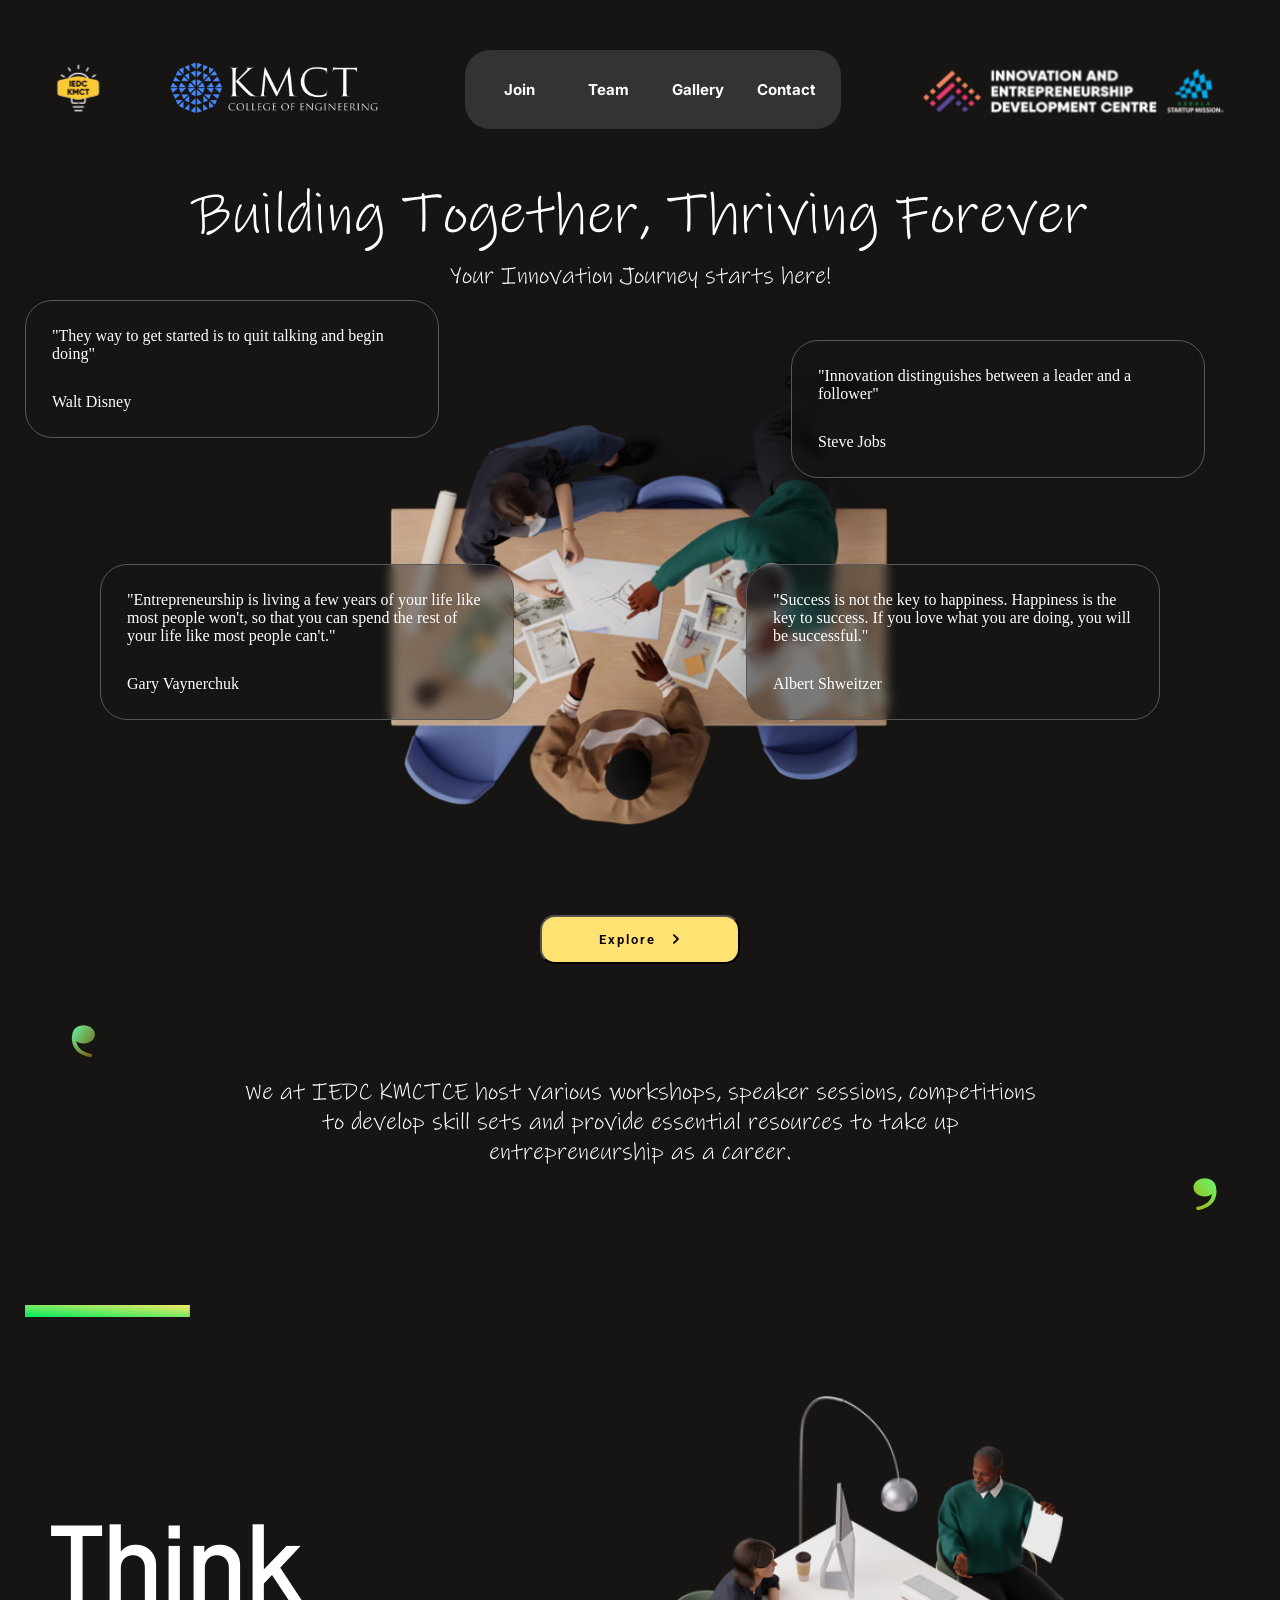
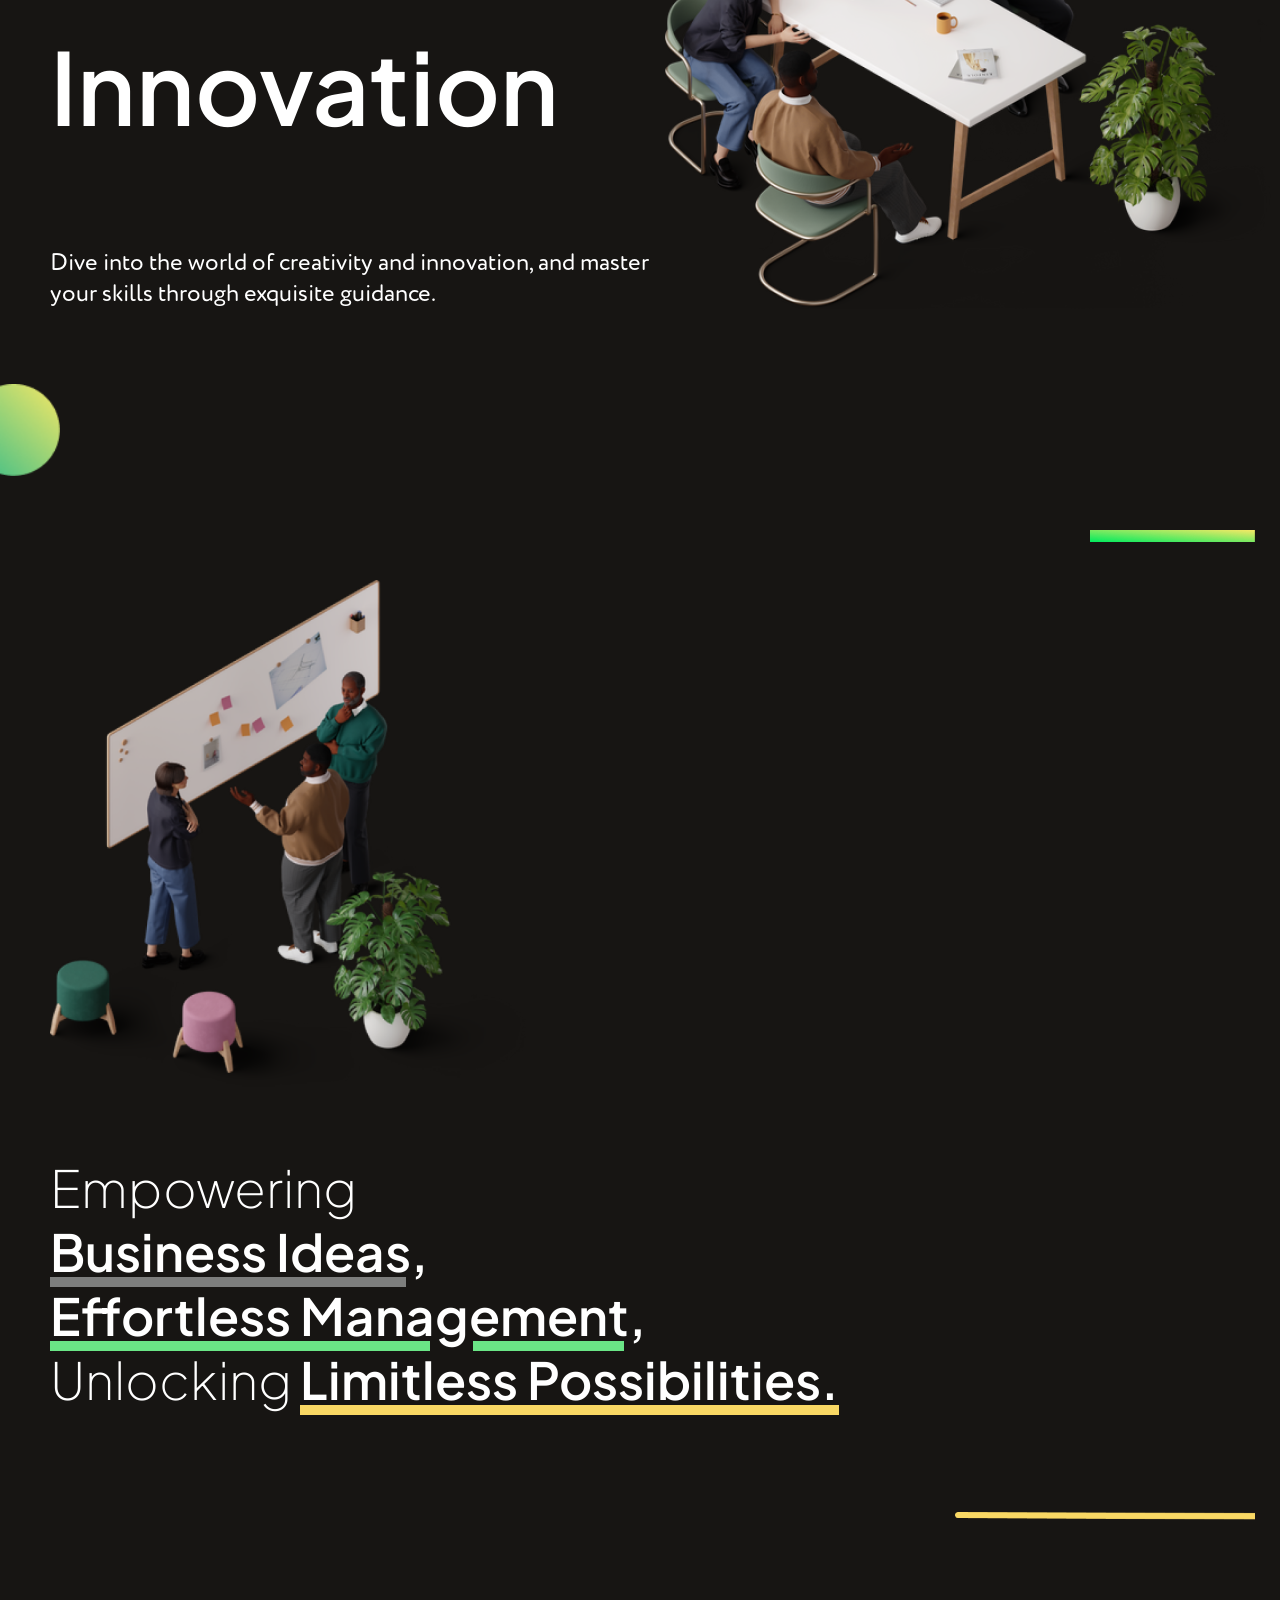
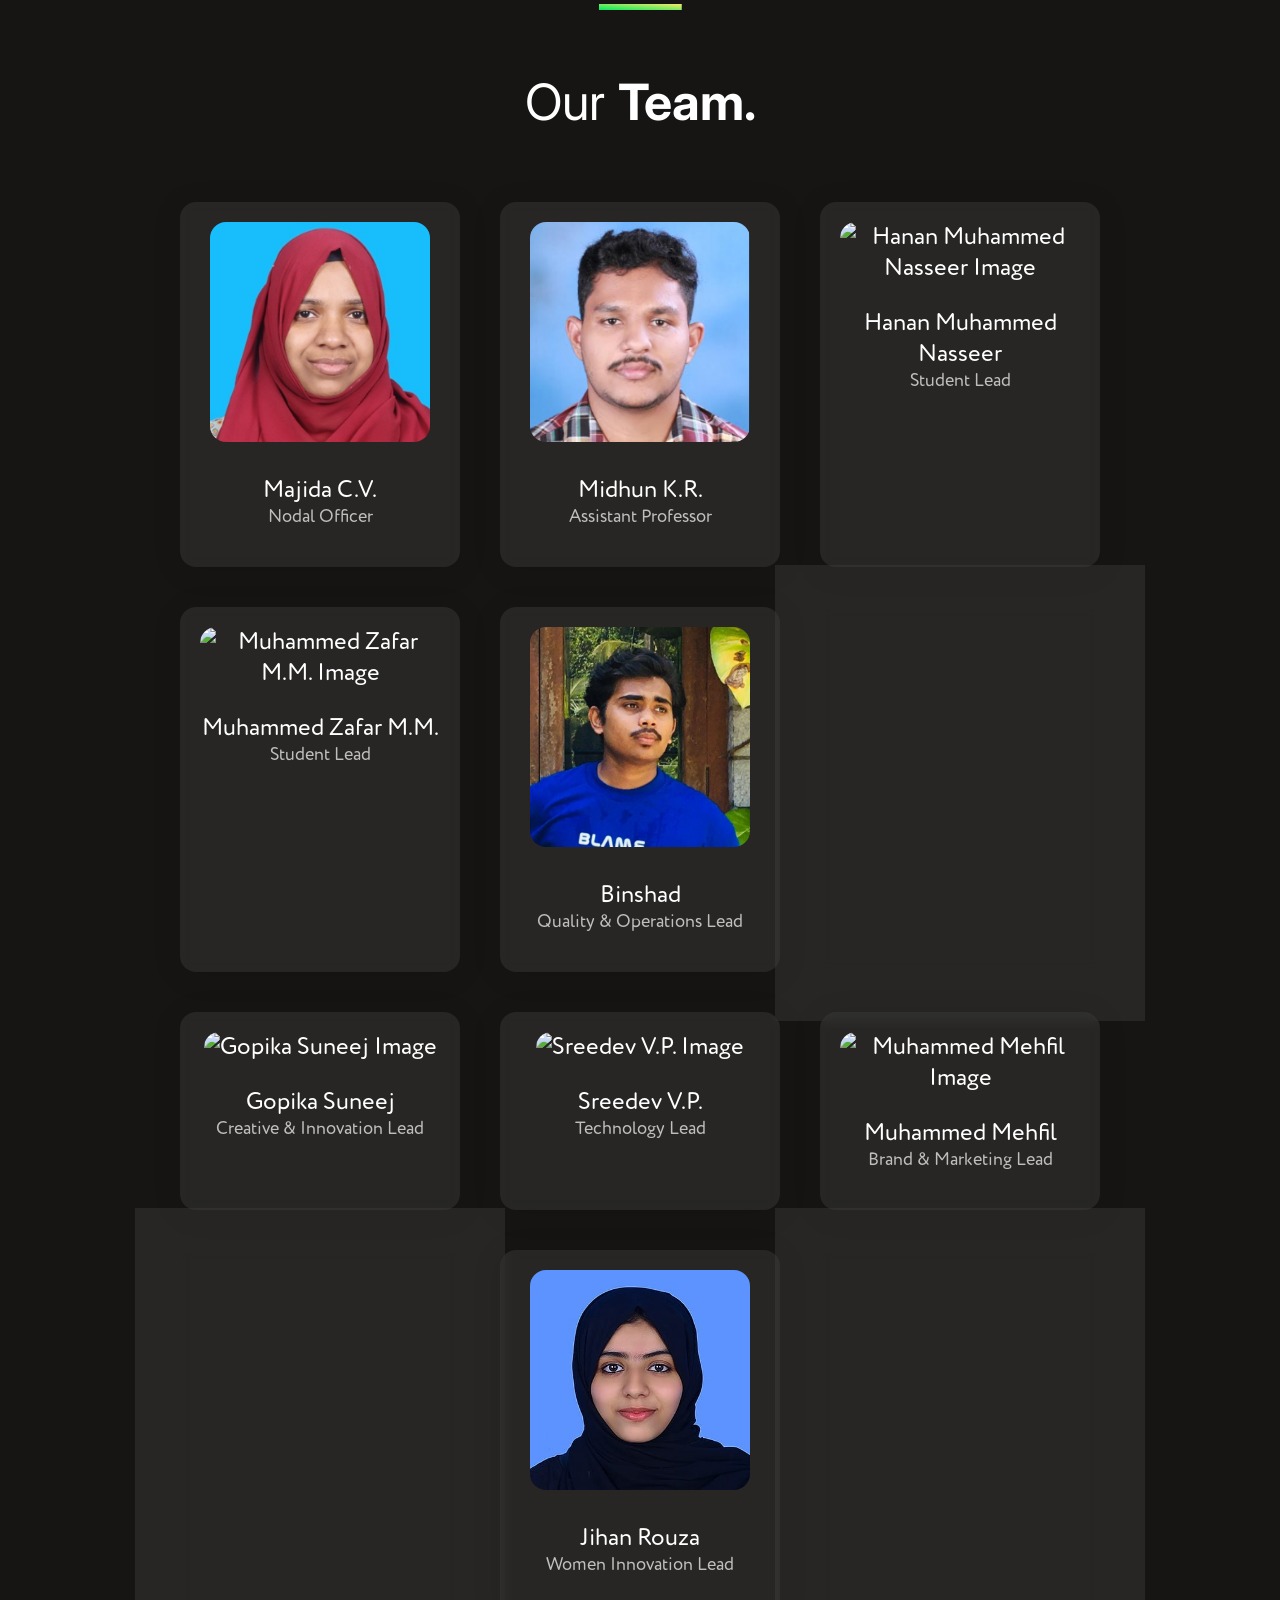
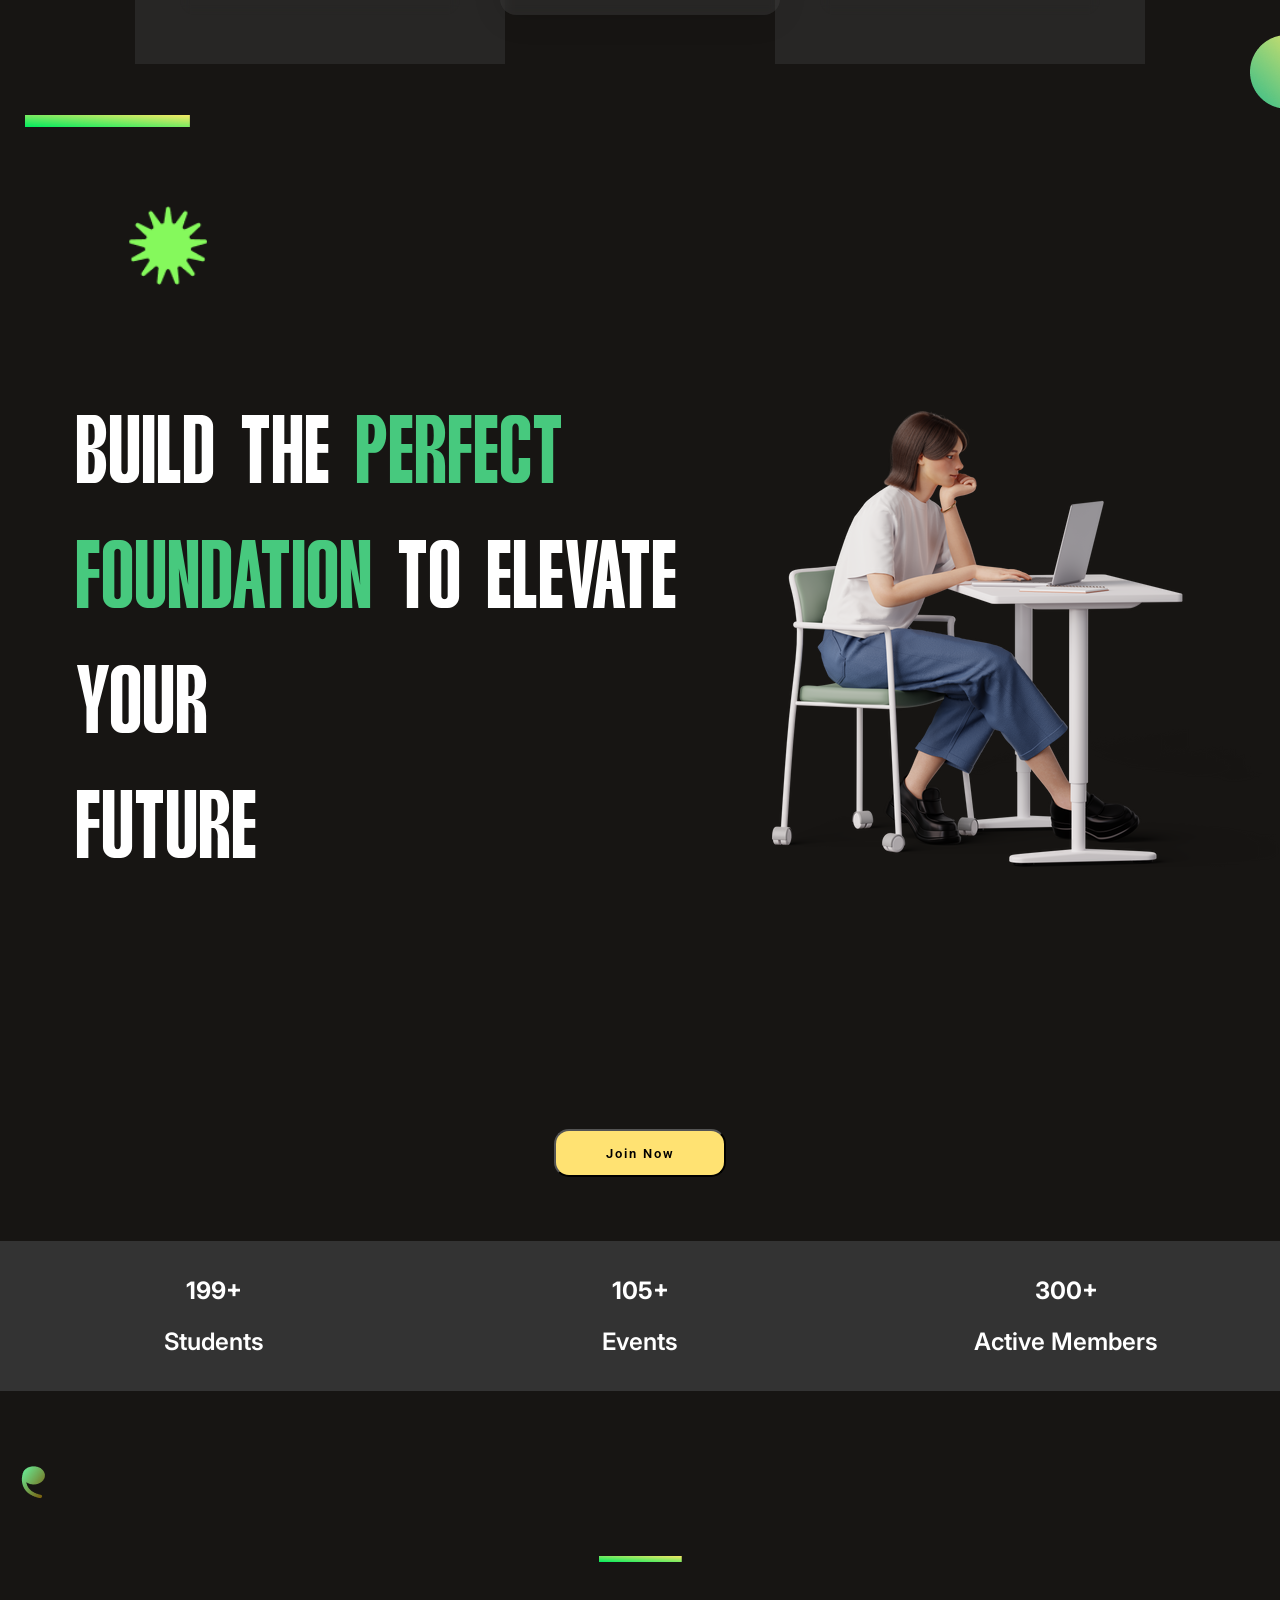
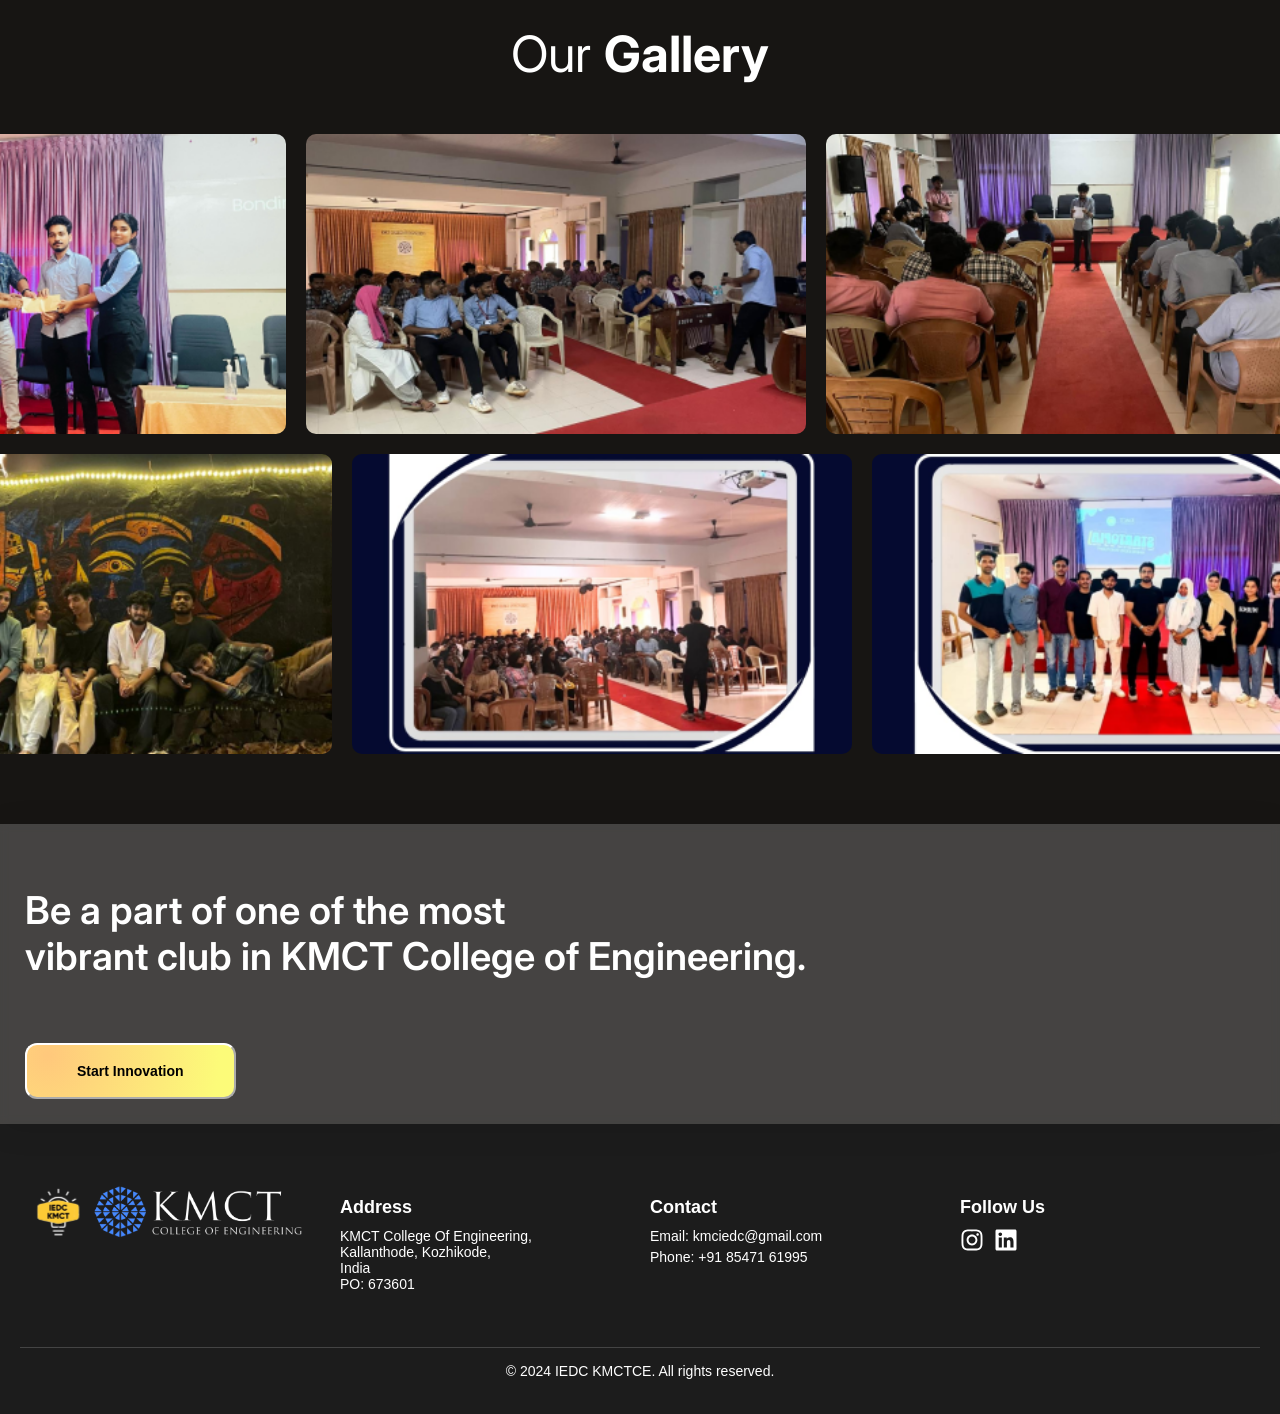
==== index.html @ c445e123 "[FEAT] header scroll, link to g-form, minor tweaks" ====
<!DOCTYPE html>
<html lang="en">
	<head>
		<meta charset="UTF-8" />
		<meta name="viewport" content="width=device-width, initial-scale=1.0" />
		<title>Document</title>
		<link rel="stylesheet" href="./styles.css" />
		<link rel="preconnect" href="https://fonts.googleapis.com" />
		<link rel="preconnect" href="https://fonts.gstatic.com" crossorigin />
		<link rel="preconnect" href="https://fonts.googleapis.com" />
		<link rel="preconnect" href="https://fonts.gstatic.com" crossorigin />
		<link
			href="https://fonts.googleapis.com/css2?family=Inter:ital,opsz,wght@0,14..32,100..900;1,14..32,100..900&family=Plus+Jakarta+Sans:ital,wght@0,200..800;1,200..800&family=Poppins:ital,wght@0,100;0,200;0,300;0,400;0,500;0,600;0,700;0,800;0,900;1,100;1,200;1,300;1,400;1,500;1,600;1,700;1,800;1,900&family=Roboto:ital,wght@0,100;0,300;0,400;0,500;0,700;0,900;1,100;1,300;1,400;1,500;1,700;1,900&display=swap"
			rel="stylesheet"
		/>
	</head>
	<body>
		<header style="display: flex">
			<img
				src="assets/images/logo/iedc.svg"
				style="aspect-ratio: 1"
				class="logo"
			/>
			<img
				src="assets/images/logo/kmctce.webp"
				style="aspect-ratio: 136 / 34"
				class="logo"
			/>
			<div id="menubar" style="flex: 1">
				<ul class="navigation">
					<li class="iedclogo">
						<img
							src="assets/images/logo/iedc.svg"
							style="aspect-ratio: 1"
						/>
					</li>
					<li><a href="#join-section">Join</a></li>
					<li><a href="#team-section">Team</a></li>
					<li><a href="#gallery-section">Gallery</a></li>
					<li><a href="#footer-container">Contact</a></li>
				</ul>
			</div>
			<img
				src="assets/images/logo/iedcrecw.svg"
				style="aspect-ratio: 247 / 44"
				class="logo"
			/>
		</header>
		<section>
			<div id="main-box">
				<div>
					<div id="main-head" style="text-align: center">
						Building Together, Thriving Forever
					</div>
					<div
						class="main-caption"
						style="text-align: center; padding-top: 10px"
					>
						Your Innovation Journey starts here!
					</div>
				</div>
			</div>
			<div id="message-boxes">
				<div class="message-box" style="left: 25px; top: 300px">
					<div>
						"They way to get started is to quit talking and begin
						doing"
					</div>
					<div style="margin-top: 30px">Walt Disney</div>
				</div>
				<div class="message-box" style="right: 75px; top: 340px">
					<div>
						"Innovation distinguishes between a leader and a
						follower"
					</div>
					<div style="margin-top: 30px">Steve Jobs</div>
				</div>
				<div class="message-box" style="bottom: 180px; left: 100px">
					<div>
						"Entrepreneurship is living a few years of your life
						like most people won't, so that you can spend the rest
						of your life like most people can't."
					</div>
					<div style="margin-top: 30px">Gary Vaynerchuk</div>
				</div>
				<div class="message-box" style="bottom: 180px; right: 120px">
					<div>
						"Success is not the key to happiness. Happiness is the
						key to success. If you love what you are doing, you will
						be successful."
					</div>
					<div style="margin-top: 30px">Albert Shweitzer</div>
				</div>
			</div>
			<div
				style="display: flex; justify-content: center; overflow: hidden"
			>
				<img
					src="assets/images/illustrations/top view of colleagues discussing work project.png"
					alt="illustration-IEDC"
					id="main-illustration"
					class="illustration"
				/>
			</div>

			<div
				style="display: flex; justify-content: center"
				class="no-select"
			>
				<a href="#explore-section" style="text-decoration: none">
					<button class="explore-btn">
						Explore
						<img
							src="assets/images/icons/next.svg"
							style="
								padding-left: 10px;
								aspect-ratio: 1;
								height: 10px;
							"
						/>
					</button>
				</a>
			</div>

			<div style="justify-content: center; display: flex">
				<div class="main-caption" style="padding: 50px; flex: 1">
					<div>
						<img
							src="assets/images/fillers/apostrophe/left.png"
							alt="left-apostrophe"
						/>
					</div>
					<div>
						<p
							style="
								font-family: 'Inkfree';
								text-align: center;
								max-width: 800px;
								margin: auto;
							"
						>
							We at IEDC KMCTCE host various workshops, speaker
							sessions, competitions to develop skill sets and
							provide essential resources to take up
							entrepreneurship as a career.
						</p>
					</div>
					<div style="width: 100%">
						<img
							src="assets/images/fillers/apostrophe/right.png"
							alt="right-apostrophe"
							style="margin-left: 95%"
						/>
					</div>
				</div>
			</div>
		</section>

		<img src="assets/images/fillers/line.png" style="margin: 25px" />
		<section id="explore-section">
			<div
				style="display: flex; margin: 50px 0 50px 50px; flex-wrap: wrap"
			>
				<div style="flex: 1">
					<p id="second-head">Think <br />Innovation</p>
					<p id="second-caption">
						Dive into the world of creativity and innovation, and
						master your skills through exquisite guidance.
					</p>
				</div>
				<div style="overflow: hidden">
					<img
						src="assets/images/illustrations/isometric view of colleagues having meeting.png"
						alt="illustration-idea"
						class="illustration"
					/>
				</div>
			</div>
			<img
				src="assets/images/fillers/ellipse.png"
				style="width: 10%; max-width: 60px; margin-bottom: 50px"
			/>
		</section>
		<div>
			<img
				src="assets/images/fillers/line.png"
				style="position: absolute; right: 25px"
			/>
		</div>
		<section>
			<!-- <div>
        <img
          src="assets/images/fillers/star.png"
          style="margin: 50px 0 0 60%; width: 10%; max-width: 60px"
        />
      </div> -->
			<div>
				<div
					style="
						margin: 50px 0 50px 50px;
						display: flex;
						flex-wrap: wrap;
					"
				>
					<div>
						<img
							src="assets/images/illustrations/isometric view of colleagues discussing work project.png"
							style="width: 80%; height: auto; max-width: 800px"
						/>
					</div>
					<div>
						<p id="third-head">
							Empowering
							<br />
							<span style="text-decoration-color: #7d7e7d"
								>Business Ideas, </span
							><br />
							<span style="text-decoration-color: #6ae586"
								>Effortless Management, </span
							><br />
							Unlocking
							<span style="text-decoration-color: #f9d864"
								>Limitless Possibilities.</span
							>
						</p>
					</div>
				</div>
			</div>
		</section>
		<div>
			<img
				src="assets/images/fillers/line-yellow.png"
				style="
					width: 50%;
					max-width: 300px;
					position: absolute;
					right: 25px;
				"
			/>
		</div>
		<section id="team-section">
			<div
				style="
					display: flex;
					justify-content: center;
					margin-top: 100px;
				"
			>
				<div id="team-head">
					<img src="assets/images/fillers/line-small.png" />
					<p>Our <b>Team.</b></p>
				</div>
			</div>
			<div id="team-boxes">
				<!-- Imported from JSON  -->
				<!-- 
					Courtesy of scripts.js :
					<div class="team-box">
						<img src="profile-image.jpg" alt="Person - Image" />
						<p class="name">Person - Name</p>
						<p class="position">Person - position</p>
					</div> 
				-->
			</div>
			<img
				src="assets/images/fillers/ellipse-2.png"
				style="position: absolute; right: 0"
			/>
		</section>
		<img
			src="assets/images/fillers/line.png"
			style="margin: 25px; margin-top: 80px"
		/>
		<section id="join-section">
			<img
				src="assets/images/fillers/star.png"
				style="margin: 50px 0 0 10%; width: 10%; max-width: 80px"
			/>
			<div style="display: flex; flex-wrap: wrap; margin-left: 50px">
				<div style="flex: 1">
					<p id="head-fourth">
						Build the
						<span style="color: #47c97e"
							>perfect <br />foundation</span
						>
						to elevate your <br />future
					</p>
				</div>
				<div style="display: flex; align-items: center">
					<img
						src="assets/images/illustrations/young woman working at desk.png"
						alt="office"
						class="illustration"
					/>
				</div>
			</div>
			<div
				style="
					display: flex;
					justify-content: center;
					margin: 50px 0;
					font-size: 30px;
				"
			>
				<a
					href="https://docs.google.com/forms/d/e/1FAIpQLSc8I_pChuBpRAHTW9f90yKNLwmWbAcxctLv5Q6DwRKKW7Z4jg/viewform"
				>
					<button
						class="explore-btn"
						style="width: 171.2px; height: 48px"
					>
						Join Now
					</button>
				</a>
			</div>
		</section>
		<section>
			<div class="statistics-banner">
				<table>
					<thead>
						<tr>
							<th>199+</th>
							<th>105+</th>
							<th>300+</th>
						</tr>
					</thead>
					<tbody>
						<tr>
							<td>Students</td>
							<td>Events</td>
							<td>Active Members</td>
						</tr>
					</tbody>
				</table>
			</div>
		</section>
		<img src="assets/images/fillers/apostrophe/left.png" />
		<section id="gallery-section">
			<div id="gallery-head">
				<img src="assets/images/fillers/line-small.png" />
				<p>Our <b>Gallery</b></p>
			</div>
			<div id="gallery">
				<!-- Imported from JSON -->
				<!-- Courtesy of scripts.js : -->
				<div id="gallery-left-container">
					<div id="gallery-left">
						<!-- 
							<div class="event-box">
								<p>good event name</p>
								<img
									src="assets/images/gallery/<image>.png"
									class="gallery-image"
								/>
							</div>
							.... 
						-->
					</div>
				</div>
				<div id="gallery-right-container">
					<div id="gallery-right">
						<!-- 
							<div class="event-box">
								<p>nice event name</p>
								<img
									src="assets/images/gallery/<image>.png"
									class="gallery-image"
								/>
							</div>
							... 
						-->
					</div>
				</div>
			</div>
		</section>
	</body>
	<section>
		<div class="last-box">
			<p>
				Be a part of one of the most <br />vibrant club in KMCT College
				of Engineering.
			</p>
			<a
				href="https://docs.google.com/forms/d/e/1FAIpQLSc8I_pChuBpRAHTW9f90yKNLwmWbAcxctLv5Q6DwRKKW7Z4jg/viewform"
			>
				<button class="last-box-button">Start Innovation</button>
			</a>
		</div>
	</section>
	<footer>
		<div id="footer-container" class="no-click">
			<div class="footer-section logos">
				<img
					src="assets/images/logo/iedc.svg"
					style="aspect-ratio: 1"
					alt="Logo 1"
					class="footer-logo"
				/>
				<img
					src="assets/images/logo/kmctce.webp"
					style="aspect-ratio: 136 / 34"
					alt="Logo 2"
					class="footer-logo"
				/>
			</div>
			<div class="footer-section address">
				<h4>Address</h4>
				<p>
					KMCT College Of Engineering, <br />
					Kallanthode, Kozhikode, <br />
					India <br />
					PO: 673601 <br />
				</p>
			</div>
			<div class="footer-section contact">
				<h4>Contact</h4>
				<p>Email: kmciedc@gmail.com</p>
				<p>Phone: +91 85471 61995</p>
			</div>
			<div class="footer-section social">
				<h4>Follow Us</h4>
				<div class="social-icons">
					<a href="https://www.instagram.com/iedckmctce/"
						><img
							src="assets/images/icons/instagram-brands-solid.svg"
							alt="Instagram"
					/></a>
					<a href="https://in.linkedin.com/company/iedckmctce"
						><img
							src="assets/images/icons/linkedin-brands-solid.svg"
							alt="LinkedIn"
					/></a>
				</div>
			</div>
		</div>
		<div class="footer-bottom">
			<p>&copy; 2024 IEDC KMCTCE. All rights reserved.</p>
		</div>
	</footer>
	<script src="./scripts.js"></script>
</html>
---- styles.css ----
@font-face {
	font-family: "CirceRounded";
	src: url("assets/fonts/CirceRounded/CirceRounded-Regular.otf");
}

@font-face {
	font-family: "marghote";
	src: url("assets/fonts/marghote/marghote.otf");
}

@font-face {
	font-family: "Inkfree";
	src: url("assets/fonts/Inkfree.ttf");
}

html {
	scroll-behavior: smooth;
}

.no-select {
	user-select: none;
	-webkit-user-select: none; /* Safari */
	-moz-user-select: none; /* Firefox */
	-ms-user-select: none; /* Internet Explorer */
}

@import url("https://fonts.googleapis.com/css2?family=Plus+Jakarta+Sans:ital,wght@0,200..800;1,200..800&family=Roboto&display=swap");

body {
	background-image: url("assets/images/background.png");
	background-repeat: no-repeat;
	background-attachment: fixed;
	background-size: cover;
	background-color: #171513;

	margin: 0;
}

header {
	position: sticky;
	z-index: 100;
	top: 50px;
}

header .logo {
	margin: 10px 30px 10px 30px;
	height: 55px;

	filter: drop-shadow(5 5 0.75rem black);
}

#menubar {
	padding: 20px 10px;
	margin-left: 50px;
	margin-right: 50px;
	overflow: hidden;
	background-color: #333;
	border-radius: 25px;
	font-family: "Inter";
	font-weight: bold;
	font-size: min(15px, 3vw);
}

#menubar ul {
	padding: 0;
	list-style-type: none;
	display: flex;

	justify-content: center;
	align-items: center;
	height: 100%;
	margin: 0;
}

#menubar li {
	flex: 1;
	margin: 10px 0 10px 0;
}

#menubar li a {
	display: block;
	color: white;
	text-align: center;
	text-decoration: none;
}

#main-box {
	display: flex;
	justify-content: center;
	margin: 80px 0 80px 0;
}

@media screen and (min-width: 1199px) {
	#menubar .iedclogo {
		display: none;
	}
	header {
		margin: 20px;
	}
}

@media screen and (max-width: 1200px) {
	header .logo {
		display: none;
	}

	header .iedclogo {
		display: block;
	}

	#menubar {
		padding: 0;
		border-radius: 10px;
		margin-top: 20px;
		padding: 10px;
	}

	header {
		top: 10px;
		height: 85px;
	}

	#main-box {
		margin: 30px 0 30px 0;
	}

	.explore-btn {
		margin-top: 50px;
	}
}

#main-head {
	color: white;
	font-family: "Inkfree", sans-serif;
	font-size: min(58px, 10vw);
}

.main-caption {
	color: white;
	font-family: "Inkfree", Geneva, Verdana, sans-serif;
	font-size: min(24px, 5vw);
}

#main-illustration {
	margin: 0;
	top: 91.53px;
	left: 1517.92px;
	aspect-ratio: 509 / 462;
	max-width: 500px;
}

.message-box {
	background: rgba(24, 24, 24, 0.41);
	border-radius: 16px;
	box-shadow: 0 4px 30px rgba(0, 0, 0, 0.1);
	backdrop-filter: blur(5.1px);
	-webkit-backdrop-filter: blur(5.1px);
	border: 1px solid #585858;

	color: white;
	border-radius: 27px;
	font: "roboto";
	font-weight: 300;

	padding: 26px;
	width: 360px;

	position: absolute;
}

@media screen and (max-width: 1200px) {
	.message-box {
		display: none;
	}
}

.explore-btn {
	padding: 15px;
	border-radius: 15px;

	font-family: "roboto";
	font-weight: 600;
	letter-spacing: 2px;

	background-color: #ffe272;

	width: 200px;
	margin-top: 90px;

	border-color: black;
}

.explore-btn:hover {
	animation: glowing 2.5s infinite linear;
}

@keyframes glowing {
	0% {
		box-shadow: 0 0 0px #ffe272;
	}

	50% {
		box-shadow: 0 0 20px #ffe272;
	}

	100% {
		box-shadow: 0 0 0px #ffe272;
	}
}

@media screen and (max-width: 900px) {
	.message-boxes {
		display: none;
	}
}

#second-head {
	color: white;
	font-size: min(100px, 8vw);
	font-weight: 600;

	font-family: "Plus Jakarta Sans", sans-serif;
}

#second-caption {
	color: white;
	font-family: "CirceRounded", Geneva, Verdana, sans-serif;

	font-size: min(24px, 5vw);
}

section {
	scroll-margin-top: 100px;

	user-select: none;
	-webkit-user-select: none; /* Safari */
	-moz-user-select: none; /* Firefox */
	-ms-user-select: none; /* Internet Explorer */
}

#join-section {
	scroll-margin-top: 0px;
}

#third-head {
	color: white;
	font-size: max(20px, 4vw);
	font-weight: 100;

	font-family: "Plus Jakarta Sans", sans-serif;
}

#third-head span {
	font-weight: 600;
	text-decoration: underline;
	text-decoration-thickness: 20%;
}

#team-head {
	color: white;
	font-size: min(50px, 4vw);
	text-align: center;
	font-family: "Inter";
}

#team-boxes {
	display: flex;
	justify-content: center;
	flex-wrap: wrap;
	padding-left: 150px;
	padding-right: 150px;
}

.team-box {
	color: white;
	background: rgba(65, 64, 64, 0.41);
	box-shadow: 0 4px 30px rgba(0, 0, 0, 0.1);
	backdrop-filter: blur(5.1px);
	-webkit-backdrop-filter: blur(5.1px);

	font-size: 24px;
	font-family: "CirceRounded", sans-serif;

	text-align: center;
	border-radius: 16px;

	width: 240px;

	padding: 20px;
	margin: 20px;
}

.team-box img {
	border-radius: 16px;
	width: 220px;
	object-fit: cover;
	object-position: top;
	aspect-ratio: 1 / 1;
}

.team-box .position {
	opacity: 0.7;
	margin-top: 0px;
	font-size: 18px;
}

.team-box .name {
	font-weight: 300;
	margin-bottom: 0px;
}

@media screen and (max-width: 1200px) {
	#team-boxes {
		padding-left: 0px;
		padding-right: 0px;
	}
	.team-box {
		padding: 0px;
		width: 120px;
		margin: 10px;
	}
	.team-box img {
		width: 110px;
	}
	.team-box .name {
		font-size: 18px;
	}
	.team-box .position {
		font-size: 14px;
		align-self: baseline;
	}
}

#head-fourth {
	color: white;
	font-size: min(100px, 8vw);
	font-family: "marghote";
	margin-left: 25px;
}

.illustration {
	width: 100%;
	height: auto;
	max-width: 800px;
}

.statistics-banner {
	color: white;
	display: flex;
	background-color: #333;
	font-family: "Inter";
	font-weight: 600;
	font-size: min(24px, 4vw);

	margin: 5% 0;
	height: 150px;
	align-items: center;
}

.statistics-banner table {
	width: 100%;
	table-layout: fixed;
	text-align: center;
}

.statistics-banner th,
.statistics-banner td {
	padding: 10px;
}

#gallery {
	overflow: hidden;
}

#gallery-left-container,
#gallery-right-container {
	position: relative;
	display: flex;
	overflow: scroll;
	margin-bottom: 20px;
	height: 300px;
	/* width set by js */
	/* Hide scrollbar */
	scrollbar-width: none; /* Firefox */
	-ms-overflow-style: none; /* IE and Edge */
}

#gallery-left-container::-webkit-scrollbar,
#gallery-right-container::-webkit-scrollbar {
	/* Hide scrollbar */
	display: none; /* Chrome, Safari, Opera*/
}

#gallery-left,
#gallery-right {
	position: absolute;
	display: flex;
	flex: 1;
}

.event-box {
	position: relative;
	margin: 0 10px 0 10px;
	border-radius: 10px;

	user-select: none;
	-webkit-user-select: none; /* Safari */
	-moz-user-select: none; /* Firefox */
	-ms-user-select: none; /* Internet Explorer */
}

.event-box p {
	font-size: 24px;
	color: white;
	font-weight: bold;
	font-family: "Poppins", sans-serif;
	text-transform: uppercase;

	margin: 0;

	align-content: center;
	height: 100%;
	width: 100%;
	text-align: center;

	opacity: 0;
	transition: opacity 0.5s ease-in-out;
}

.gallery-image {
	height: 300px;
	width: 500px;
	object-fit: cover;
	border-radius: 10px;
}

.gallery-overlay {
	position: absolute;
	border-radius: 10px;
	top: 0;
	left: 0;
	height: 300px;
	width: 500px;

	background-color: rgb(14, 23, 52); /* Blue color with 50% transparency */
	z-index: 10;
	opacity: 0;
	transition: opacity 0.5s ease-in-out;
}

@media screen and (max-width: 1200px) {
	#gallery-left-container,
	#gallery-right-container {
		height: 150px;
	}

	.gallery-image {
		height: 150px;
		width: 250px;
	}

	.gallery-overlay {
		height: 150px;
		width: 250px;
	}
}

.gallery-overlay:hover {
	opacity: 0.6;
}

.gallery-overlay:hover p {
	opacity: 1;
}

#gallery-head {
	color: white;
	font-size: min(50px, 4vw);
	text-align: center;
	font-family: "Inter";
}

.last-box {
	background-color: #333;
	color: white;
	font-family: "Inter";
	padding: 25px;
	font-size: max(18px, 3vw);
	font-weight: 600;

	margin-top: 50px;

	/* From https://css.glass */
	background: rgba(255, 255, 255, 0.2);
	box-shadow: 0 4px 30px rgba(0, 0, 0, 0.1);
	backdrop-filter: blur(5px);
	-webkit-backdrop-filter: blur(5px);
}

.last-box-button {
	font-size: max(14px, 1vw);
	font-weight: 600;
	padding: 18px 50px;
	border-radius: 12px;

	border-color: white;

	margin-top: 25px;

	background: radial-gradient(
		circle at 10% 20%,
		rgb(255, 200, 124) 0%,
		rgb(252, 251, 121) 90%
	);
}

footer {
	background-color: #1c1c1c;
	color: #ffffff;
	padding: 20px;
	font-family: Arial, sans-serif;
}

#footer-container {
	display: flex;
	flex-wrap: wrap;
	justify-content: space-between;
	align-items: flex-start;
	padding: 20px 0;
}

.footer-section {
	flex: 1;
	margin: 10px;
}

.footer-logo {
	height: 55px;
	margin: 10px 0;
}

footer h4 {
	font-size: 18px;
	margin-bottom: 10px;
}

footer p {
	font-size: 14px;
	margin: 5px 0;
}

footer .social-icons {
	display: flex;
	gap: 10px;
}

footer .social-icons a img {
	width: 24px;
	height: 24px;
	transition: transform 0.2s ease-in-out;
}

footer .social-icons a img:hover {
	transform: scale(1.2);
}

footer .footer-bottom {
	text-align: center;
	padding: 10px 0;
	border-top: 1px solid #444;
	margin-top: 20px;
	font-size: 14px;
}

@media screen and (max-width: 768px) {
	footer .footer-container {
		flex-direction: row;
	}

	footer .logos {
		display: flex;
	}

	footer .footer-section {
		text-align: left;
		width: 100%;
	}
	footer .footer-logo {
		margin: 0 auto;
	}
}
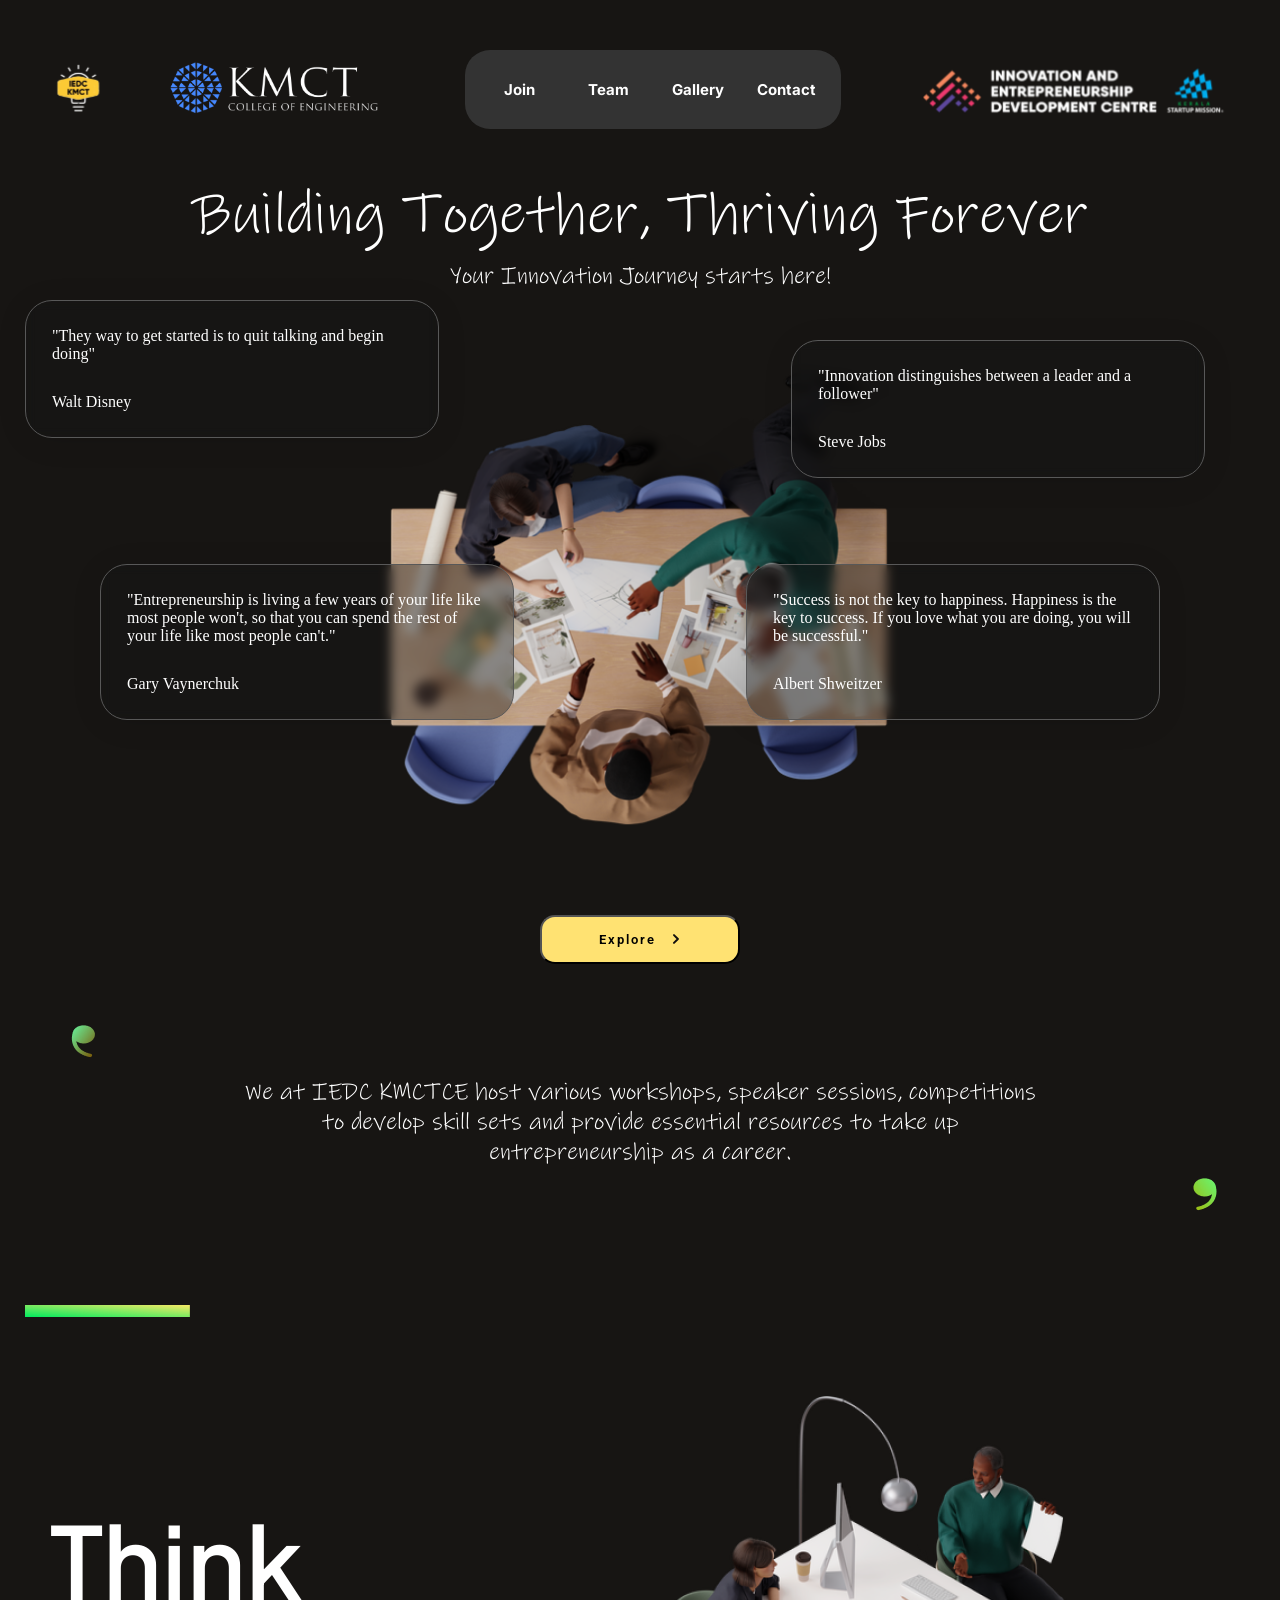
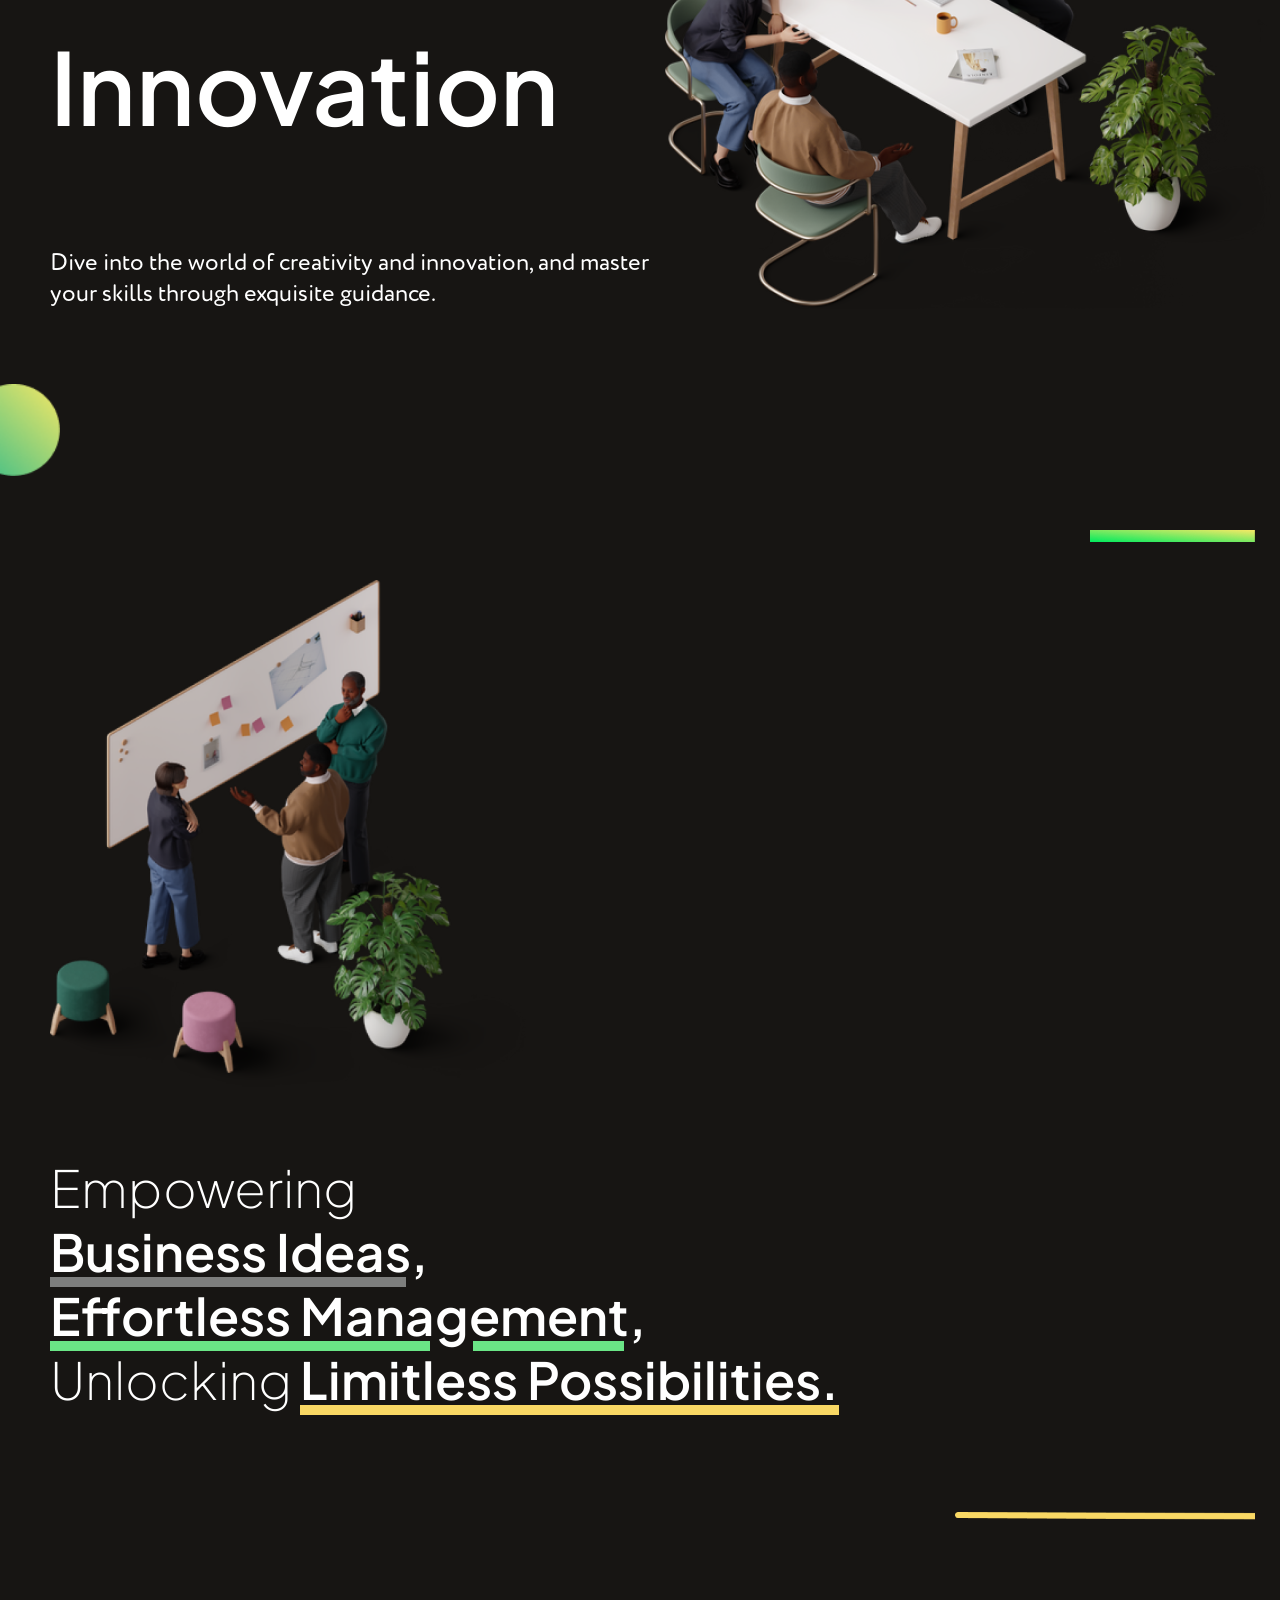
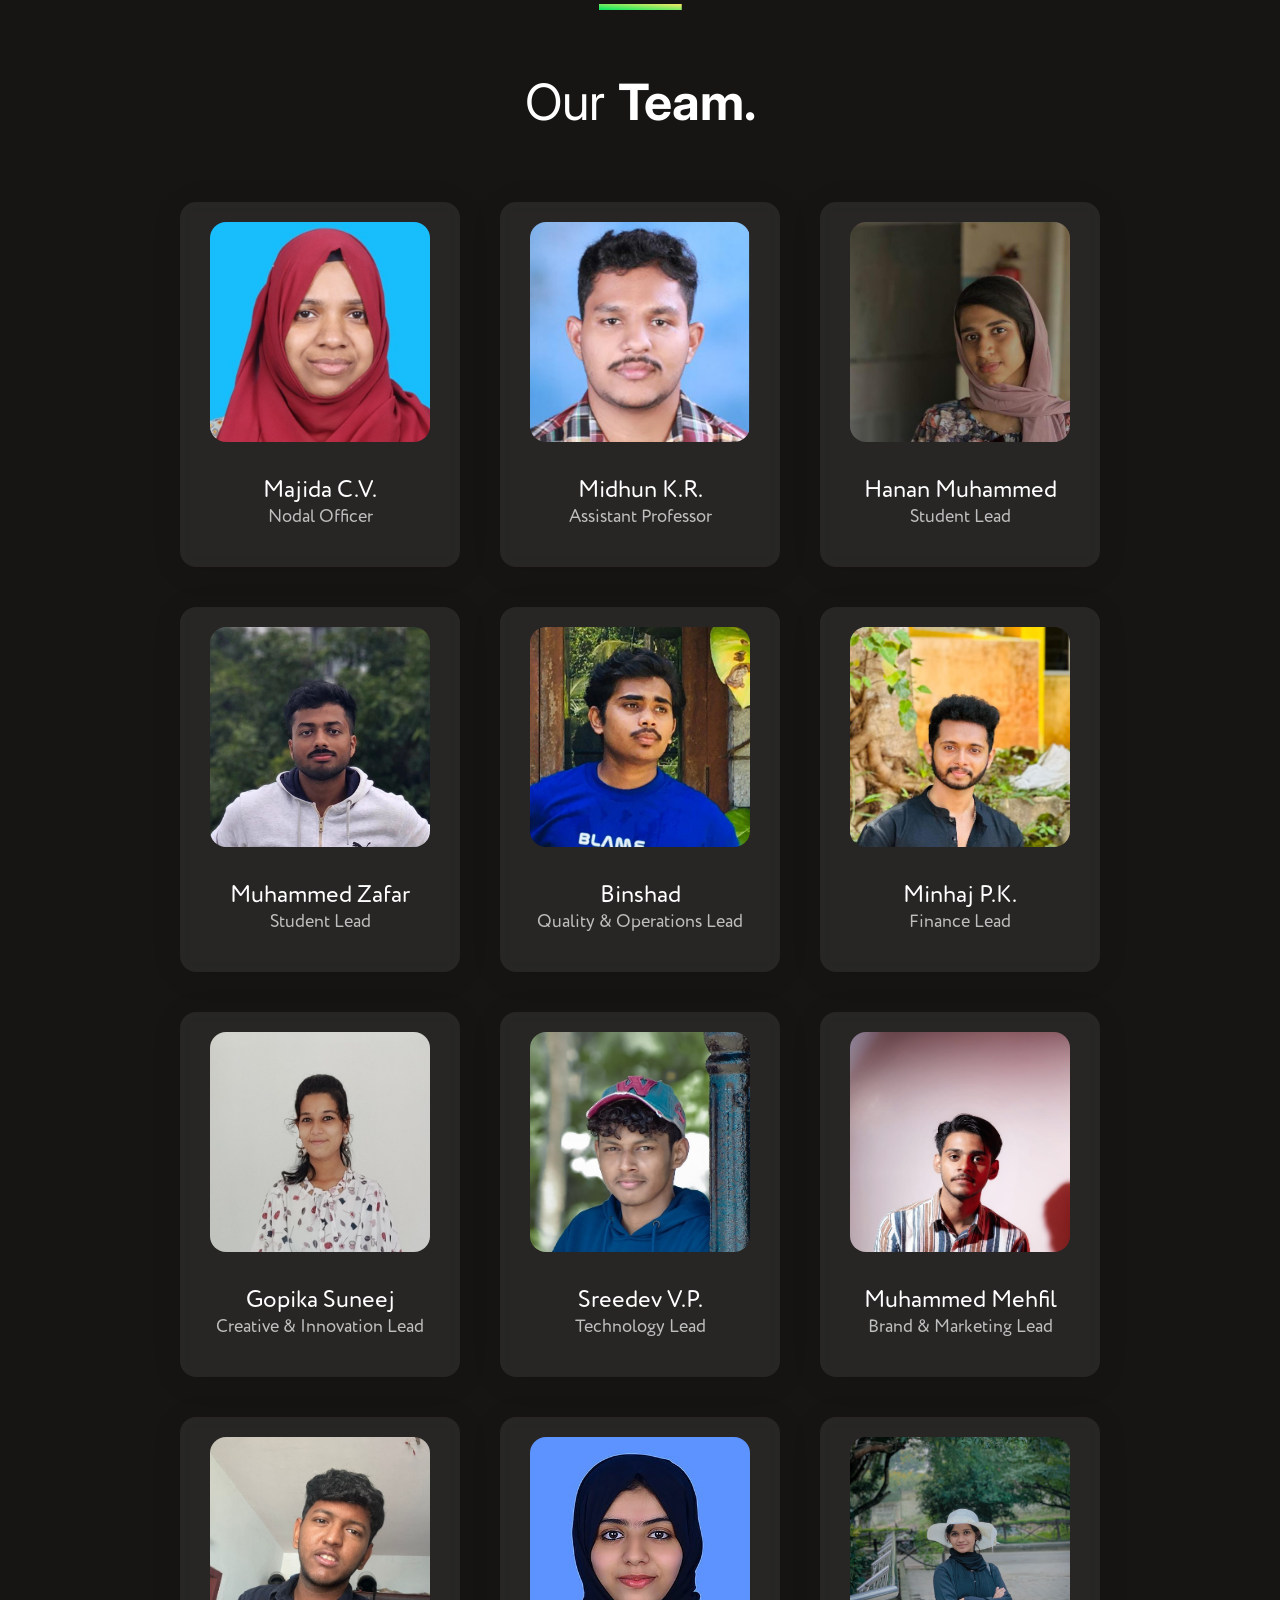
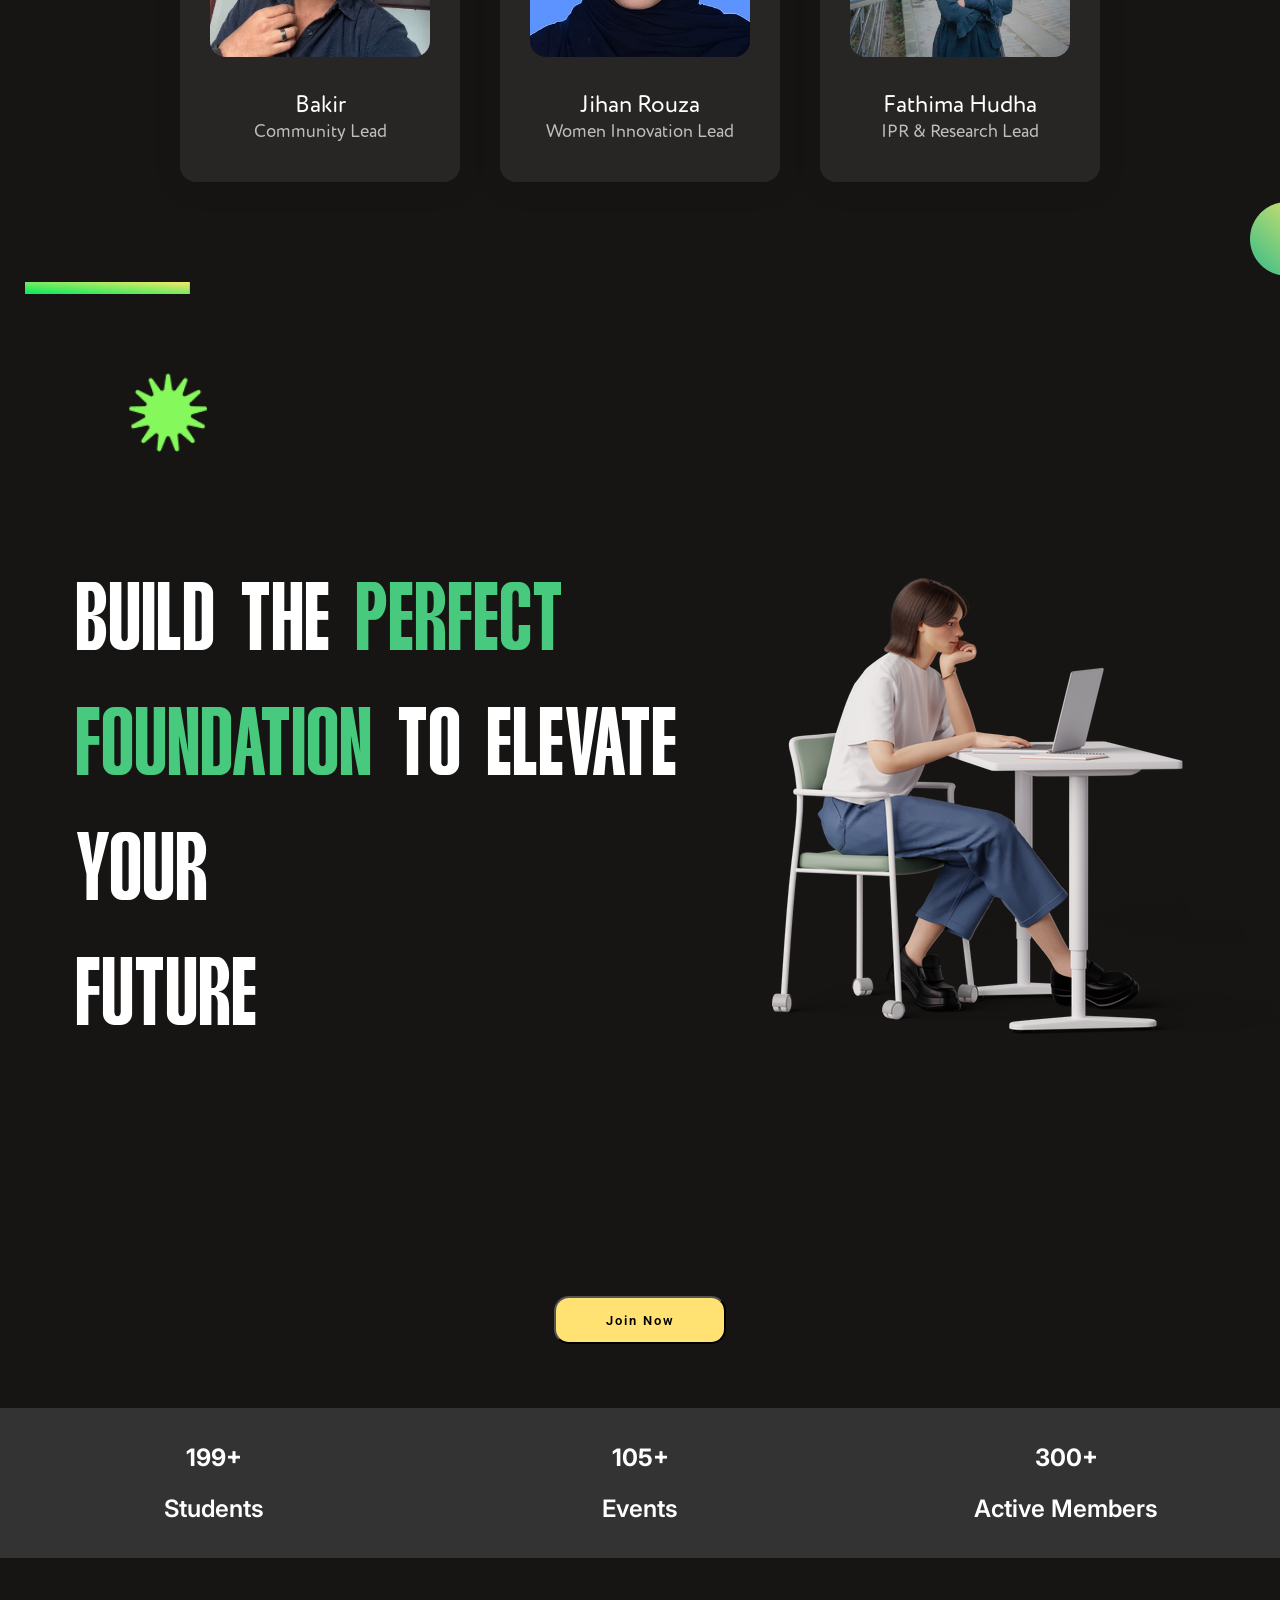
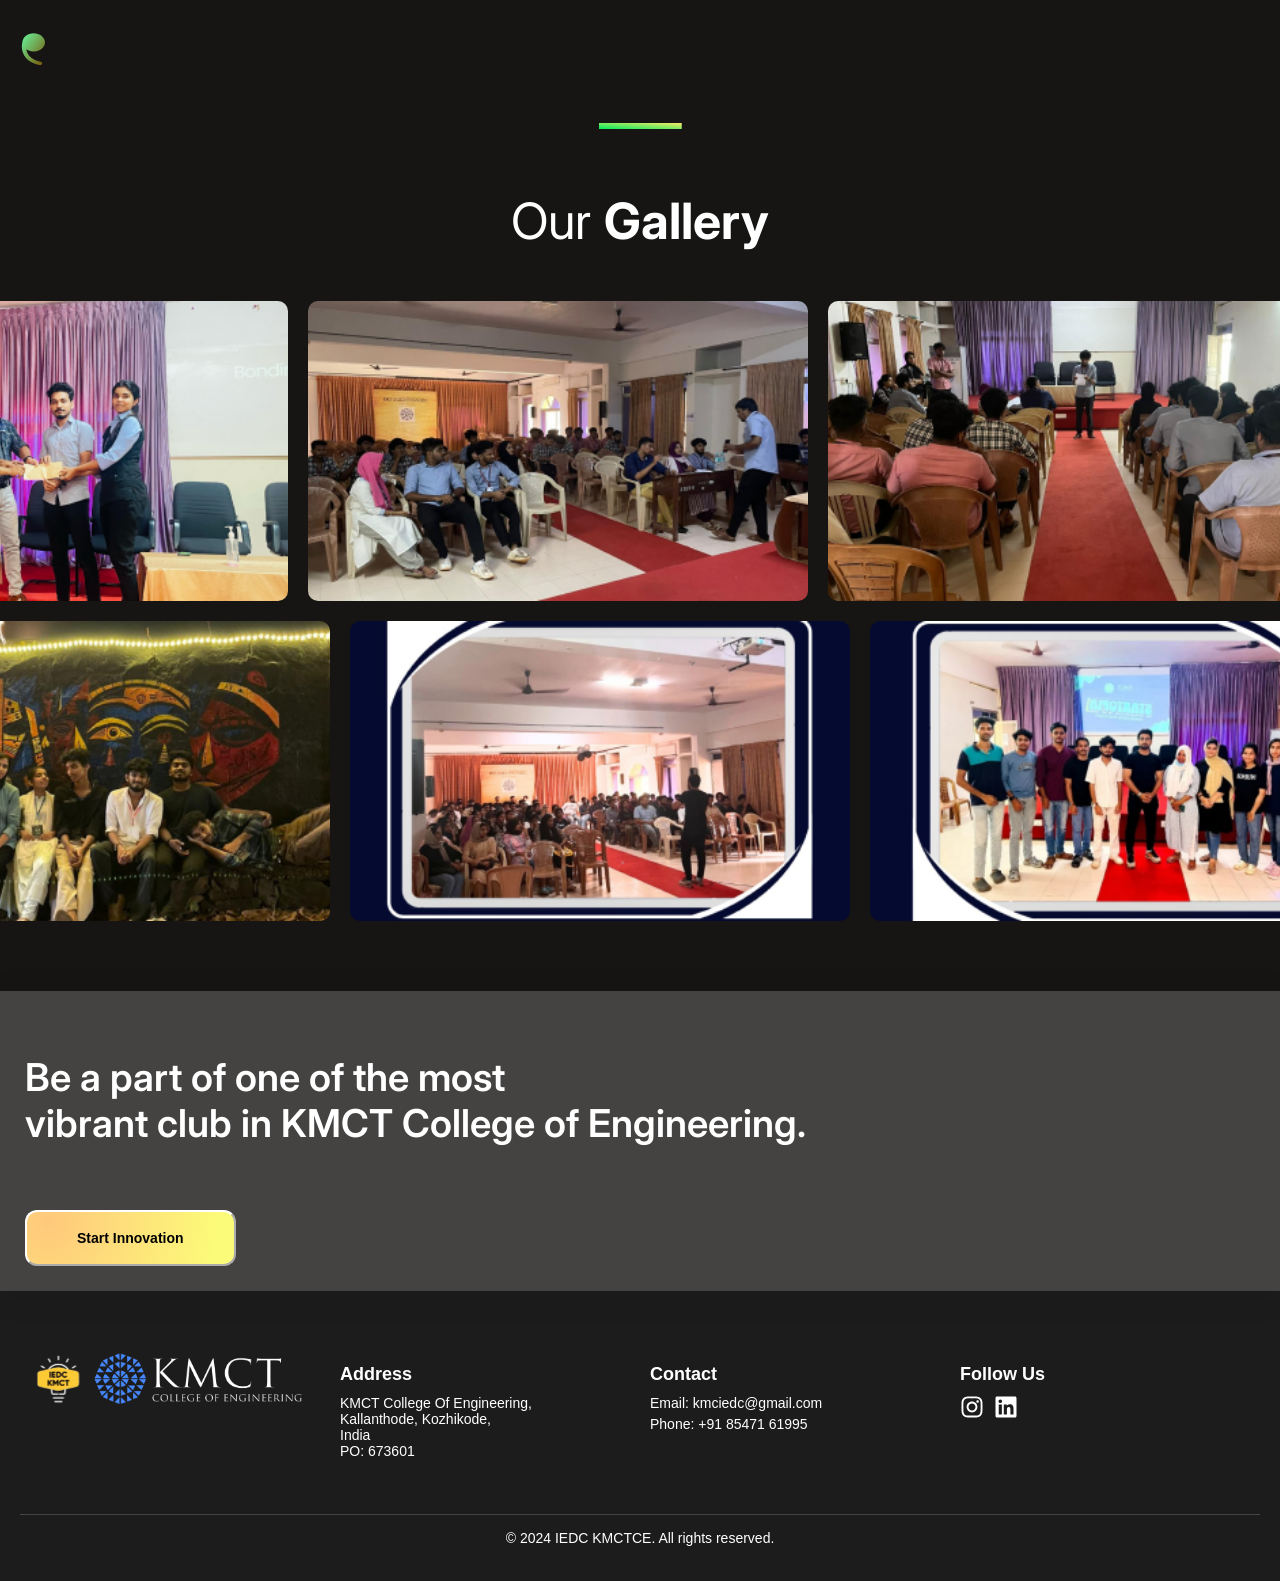
==== commit de1e4d65: "[FEAT] Add team profile pics" ====
--- a/index.html
+++ b/index.html
@@ -29,10 +29,12 @@
 			<div id="menubar" style="flex: 1">
 				<ul class="navigation">
 					<li class="iedclogo">
-						<img
-							src="assets/images/logo/iedc.svg"
-							style="aspect-ratio: 1"
-						/>
+						<a href="#">
+							<img
+								src="assets/images/logo/iedc.svg"
+								style="aspect-ratio: 1"
+							/>
+						</a>
 					</li>
 					<li><a href="#join-section">Join</a></li>
 					<li><a href="#team-section">Team</a></li>
--- a/styles.css
+++ b/styles.css
@@ -12,6 +12,8 @@
 	font-family: "Inkfree";
 	src: url("assets/fonts/Inkfree.ttf");
 }
+
+@import url("https://fonts.googleapis.com/css2?family=Plus+Jakarta+Sans:ital,wght@0,200..800;1,200..800&family=Roboto&display=swap");
 
 html {
 	scroll-behavior: smooth;
@@ -23,8 +25,6 @@
 	-moz-user-select: none; /* Firefox */
 	-ms-user-select: none; /* Internet Explorer */
 }
-
-@import url("https://fonts.googleapis.com/css2?family=Plus+Jakarta+Sans:ital,wght@0,200..800;1,200..800&family=Roboto&display=swap");
 
 body {
 	background-image: url("assets/images/background.png");
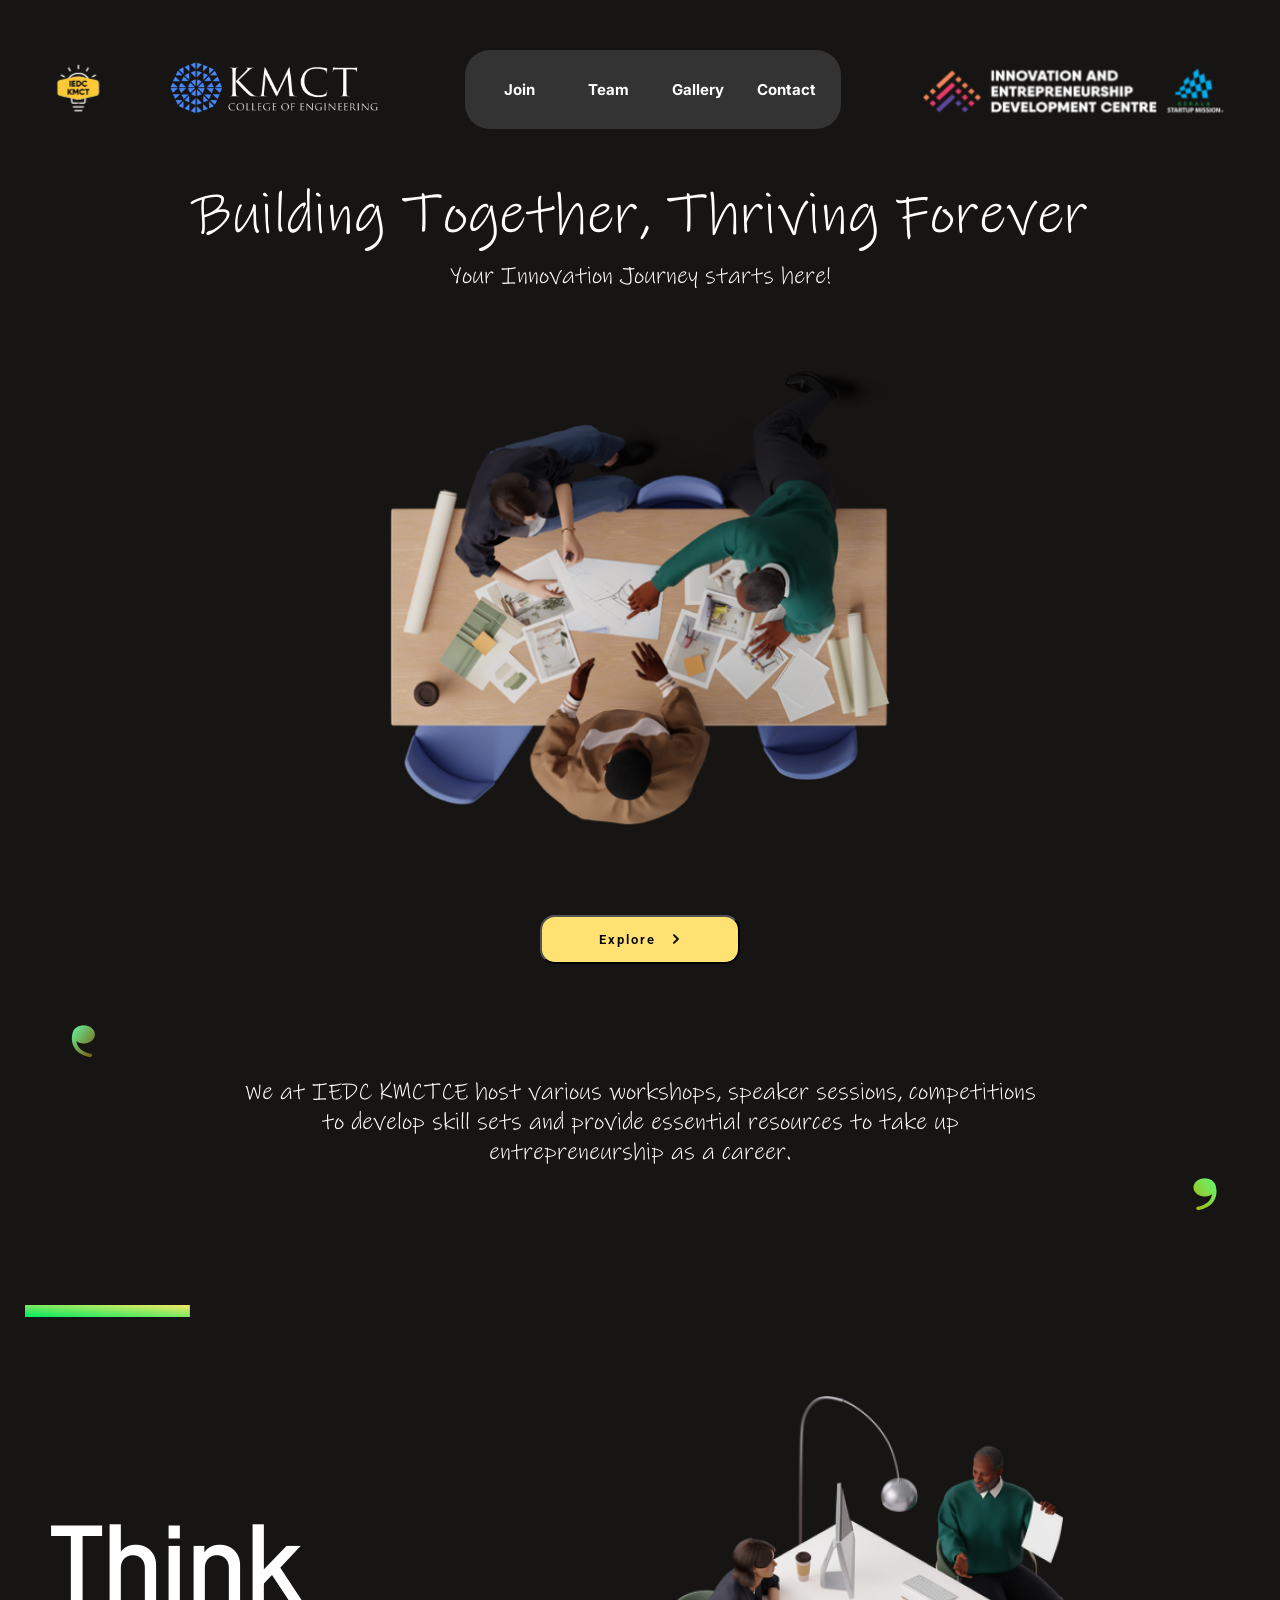
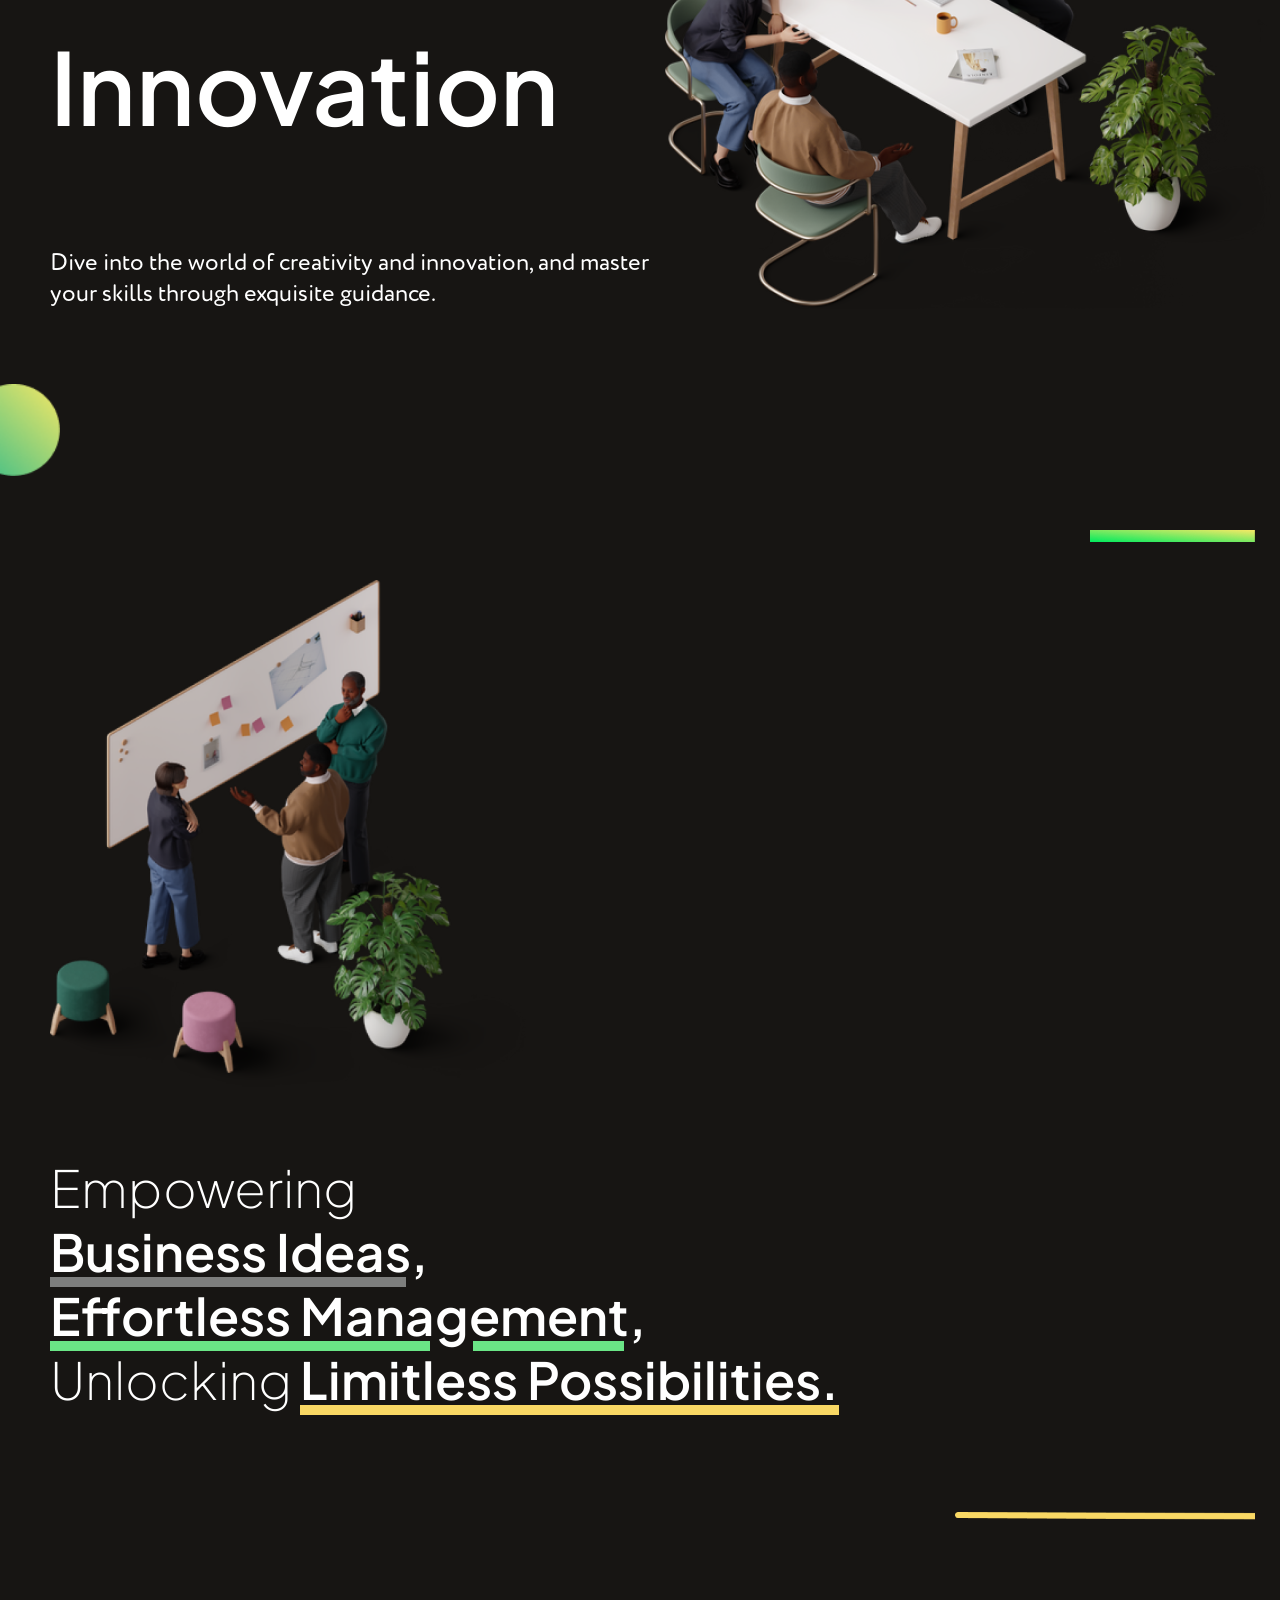
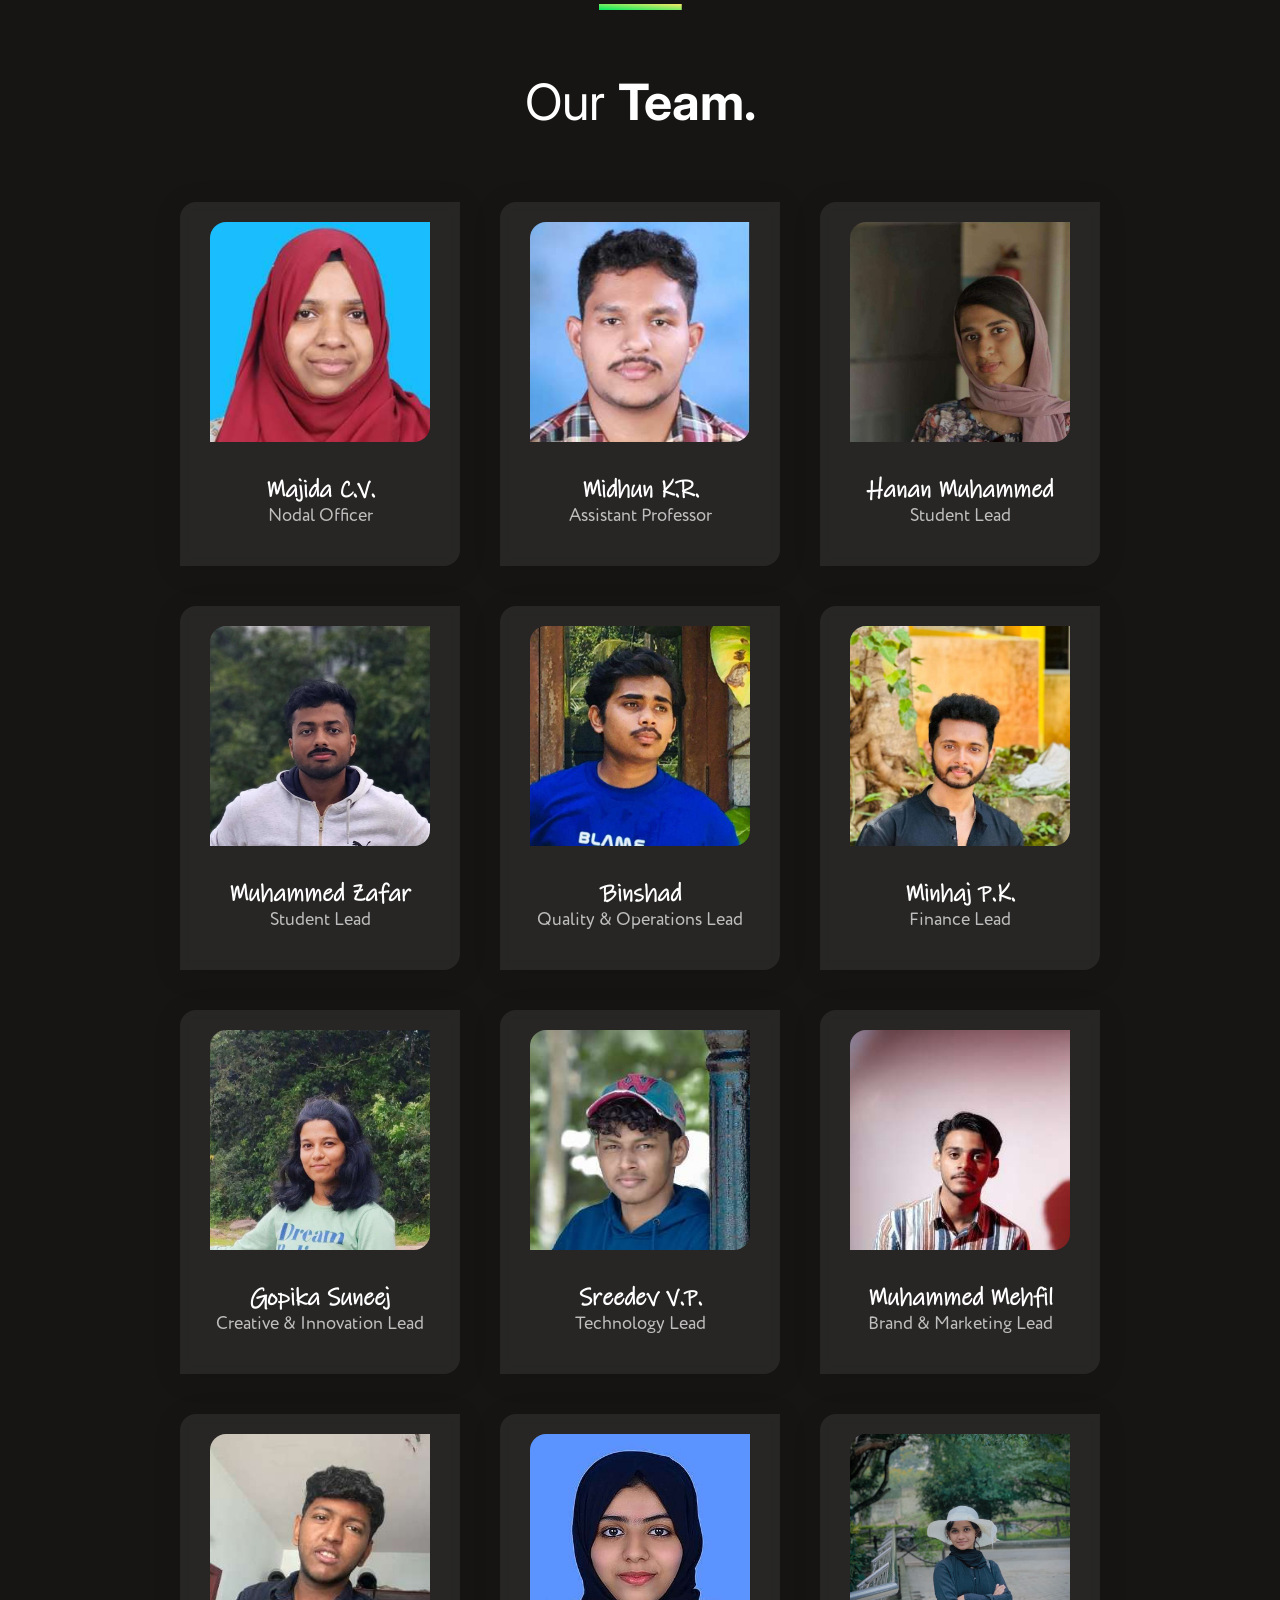
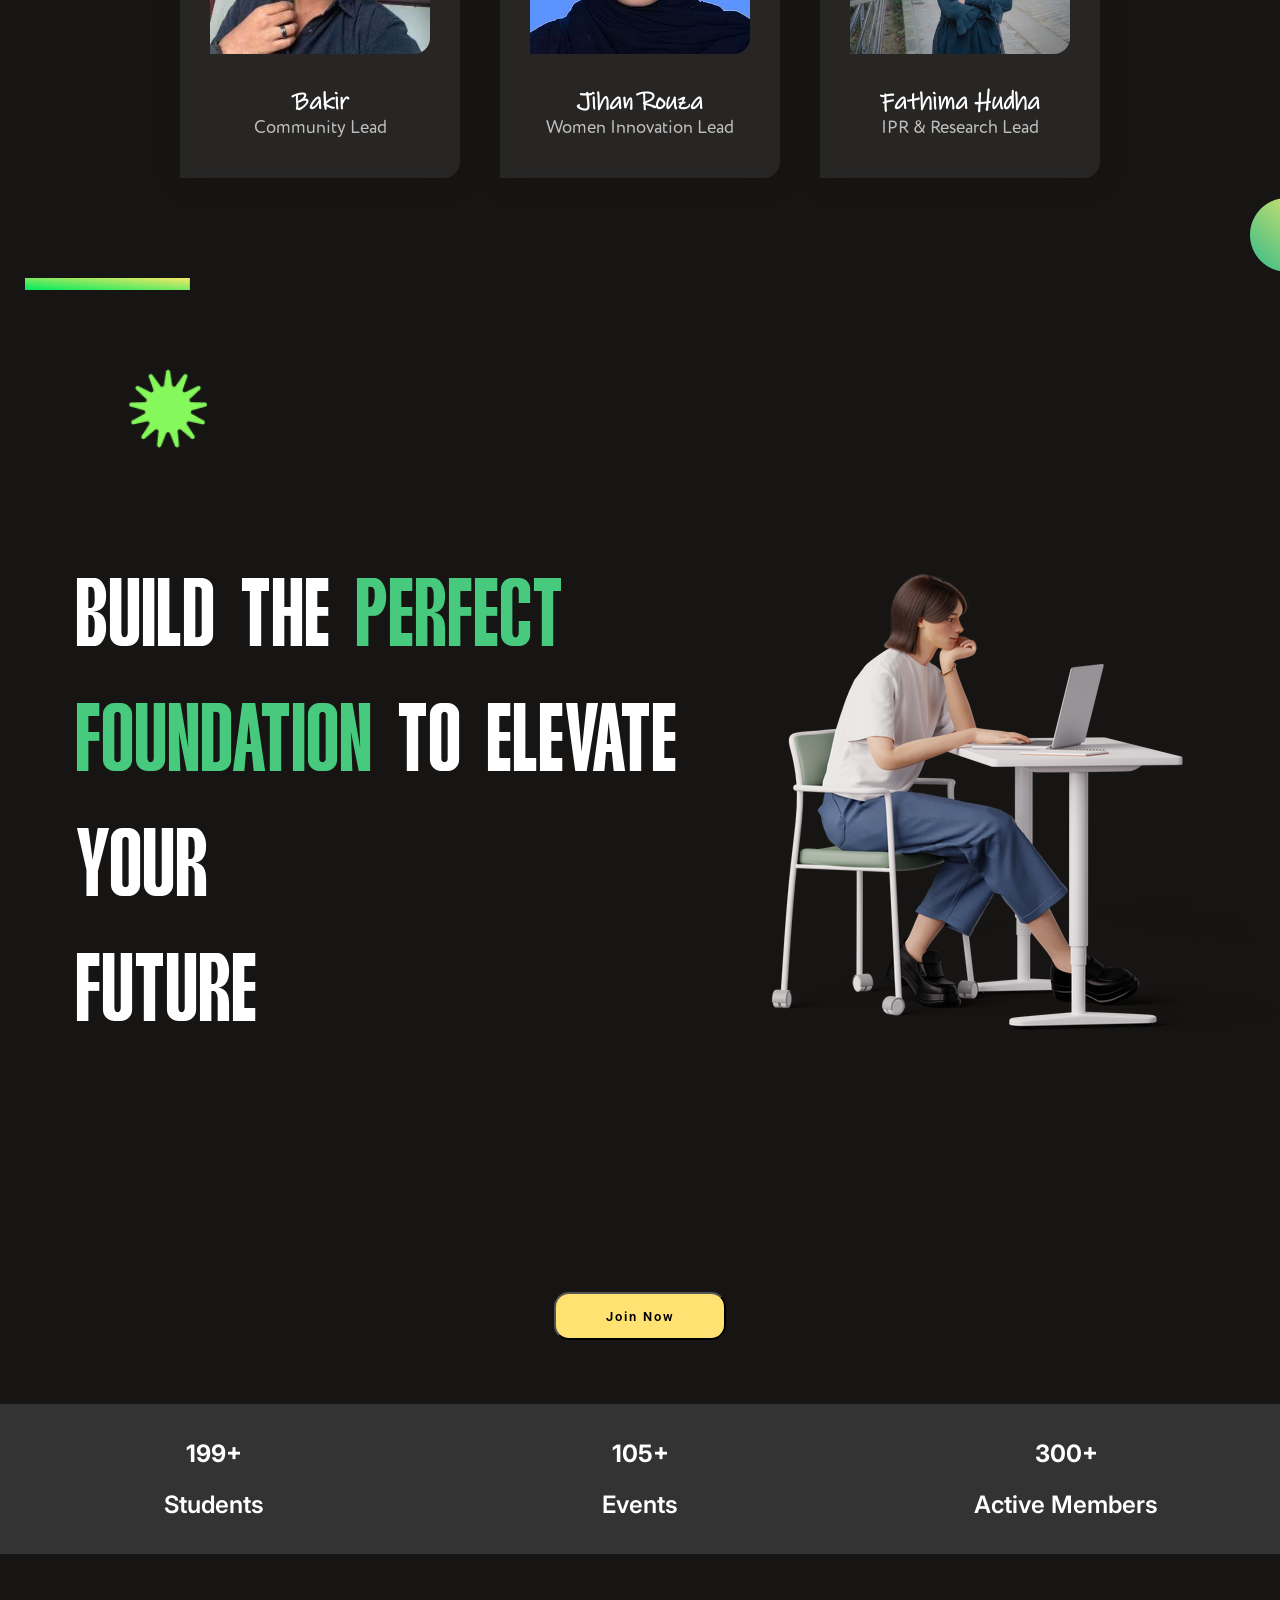
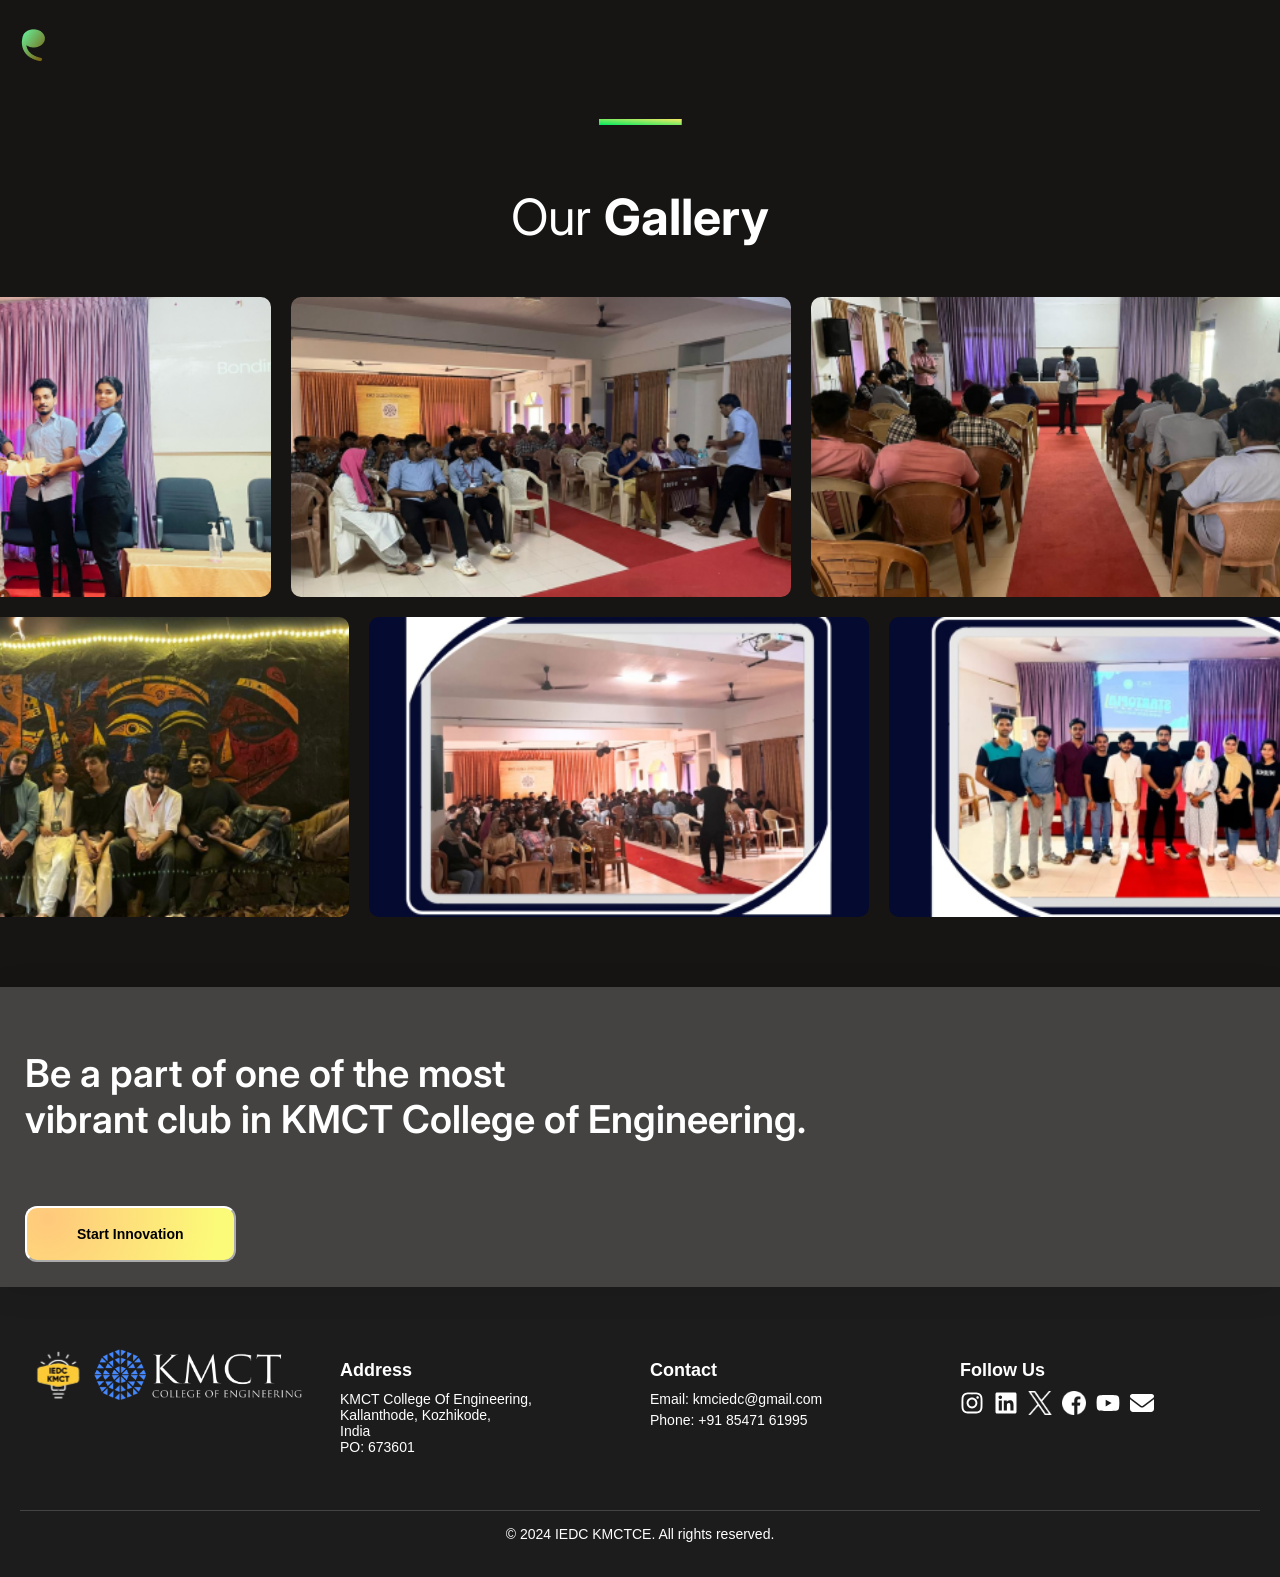
==== commit bdba0a09: "[FEAT] Update social media, codebase" ====
--- a/index.html
+++ b/index.html
@@ -4,7 +4,7 @@
 		<meta charset="UTF-8" />
 		<meta name="viewport" content="width=device-width, initial-scale=1.0" />
 		<title>Document</title>
-		<link rel="stylesheet" href="./styles.css" />
+		<link rel="stylesheet" href="./IEDC/styles.css" />
 		<link rel="preconnect" href="https://fonts.googleapis.com" />
 		<link rel="preconnect" href="https://fonts.gstatic.com" crossorigin />
 		<link rel="preconnect" href="https://fonts.googleapis.com" />
@@ -17,12 +17,12 @@
 	<body>
 		<header style="display: flex">
 			<img
-				src="assets/images/logo/iedc.svg"
+				src="./IEDC/assets/images/logo/iedc.svg"
 				style="aspect-ratio: 1"
 				class="logo"
 			/>
 			<img
-				src="assets/images/logo/kmctce.webp"
+				src="./IEDC/assets/images/logo/kmctce.webp"
 				style="aspect-ratio: 136 / 34"
 				class="logo"
 			/>
@@ -31,7 +31,7 @@
 					<li class="iedclogo">
 						<a href="#">
 							<img
-								src="assets/images/logo/iedc.svg"
+								src="./IEDC/assets/images/logo/iedc.svg"
 								style="aspect-ratio: 1"
 							/>
 						</a>
@@ -43,7 +43,7 @@
 				</ul>
 			</div>
 			<img
-				src="assets/images/logo/iedcrecw.svg"
+				src="./IEDC/assets/images/logo/iedcrecw.svg"
 				style="aspect-ratio: 247 / 44"
 				class="logo"
 			/>
@@ -98,7 +98,7 @@
 				style="display: flex; justify-content: center; overflow: hidden"
 			>
 				<img
-					src="assets/images/illustrations/top view of colleagues discussing work project.png"
+					src="./IEDC/assets/images/illustrations/top view of colleagues discussing work project.png"
 					alt="illustration-IEDC"
 					id="main-illustration"
 					class="illustration"
@@ -113,7 +113,7 @@
 					<button class="explore-btn">
 						Explore
 						<img
-							src="assets/images/icons/next.svg"
+							src="./IEDC/assets/images/icons/next.svg"
 							style="
 								padding-left: 10px;
 								aspect-ratio: 1;
@@ -128,7 +128,7 @@
 				<div class="main-caption" style="padding: 50px; flex: 1">
 					<div>
 						<img
-							src="assets/images/fillers/apostrophe/left.png"
+							src="./IEDC/assets/images/fillers/apostrophe/left.png"
 							alt="left-apostrophe"
 						/>
 					</div>
@@ -149,7 +149,7 @@
 					</div>
 					<div style="width: 100%">
 						<img
-							src="assets/images/fillers/apostrophe/right.png"
+							src="./IEDC/assets/images/fillers/apostrophe/right.png"
 							alt="right-apostrophe"
 							style="margin-left: 95%"
 						/>
@@ -158,7 +158,7 @@
 			</div>
 		</section>
 
-		<img src="assets/images/fillers/line.png" style="margin: 25px" />
+		<img src="./IEDC/assets/images/fillers/line.png" style="margin: 25px" />
 		<section id="explore-section">
 			<div
 				style="display: flex; margin: 50px 0 50px 50px; flex-wrap: wrap"
@@ -172,27 +172,27 @@
 				</div>
 				<div style="overflow: hidden">
 					<img
-						src="assets/images/illustrations/isometric view of colleagues having meeting.png"
+						src="./IEDC/assets/images/illustrations/isometric view of colleagues having meeting.png"
 						alt="illustration-idea"
 						class="illustration"
 					/>
 				</div>
 			</div>
 			<img
-				src="assets/images/fillers/ellipse.png"
+				src="./IEDC/assets/images/fillers/ellipse.png"
 				style="width: 10%; max-width: 60px; margin-bottom: 50px"
 			/>
 		</section>
 		<div>
 			<img
-				src="assets/images/fillers/line.png"
+				src="./IEDC/assets/images/fillers/line.png"
 				style="position: absolute; right: 25px"
 			/>
 		</div>
 		<section>
 			<!-- <div>
         <img
-          src="assets/images/fillers/star.png"
+          src="./IEDC/assets/images/fillers/star.png"
           style="margin: 50px 0 0 60%; width: 10%; max-width: 60px"
         />
       </div> -->
@@ -206,7 +206,7 @@
 				>
 					<div>
 						<img
-							src="assets/images/illustrations/isometric view of colleagues discussing work project.png"
+							src="./IEDC/assets/images/illustrations/isometric view of colleagues discussing work project.png"
 							style="width: 80%; height: auto; max-width: 800px"
 						/>
 					</div>
@@ -231,7 +231,7 @@
 		</section>
 		<div>
 			<img
-				src="assets/images/fillers/line-yellow.png"
+				src="./IEDC/assets/images/fillers/line-yellow.png"
 				style="
 					width: 50%;
 					max-width: 300px;
@@ -249,7 +249,7 @@
 				"
 			>
 				<div id="team-head">
-					<img src="assets/images/fillers/line-small.png" />
+					<img src="./IEDC/assets/images/fillers/line-small.png" />
 					<p>Our <b>Team.</b></p>
 				</div>
 			</div>
@@ -265,17 +265,17 @@
 				-->
 			</div>
 			<img
-				src="assets/images/fillers/ellipse-2.png"
+				src="./IEDC/assets/images/fillers/ellipse-2.png"
 				style="position: absolute; right: 0"
 			/>
 		</section>
 		<img
-			src="assets/images/fillers/line.png"
+			src="./IEDC/assets/images/fillers/line.png"
 			style="margin: 25px; margin-top: 80px"
 		/>
 		<section id="join-section">
 			<img
-				src="assets/images/fillers/star.png"
+				src="./IEDC/assets/images/fillers/star.png"
 				style="margin: 50px 0 0 10%; width: 10%; max-width: 80px"
 			/>
 			<div style="display: flex; flex-wrap: wrap; margin-left: 50px">
@@ -290,7 +290,7 @@
 				</div>
 				<div style="display: flex; align-items: center">
 					<img
-						src="assets/images/illustrations/young woman working at desk.png"
+						src="./IEDC/assets/images/illustrations/young woman working at desk.png"
 						alt="office"
 						class="illustration"
 					/>
@@ -336,10 +336,10 @@
 				</table>
 			</div>
 		</section>
-		<img src="assets/images/fillers/apostrophe/left.png" />
+		<img src="./IEDC/assets/images/fillers/apostrophe/left.png" />
 		<section id="gallery-section">
 			<div id="gallery-head">
-				<img src="assets/images/fillers/line-small.png" />
+				<img src="./IEDC/assets/images/fillers/line-small.png" />
 				<p>Our <b>Gallery</b></p>
 			</div>
 			<div id="gallery">
@@ -351,7 +351,7 @@
 							<div class="event-box">
 								<p>good event name</p>
 								<img
-									src="assets/images/gallery/<image>.png"
+									src="./IEDC/assets/images/gallery/<image>.png"
 									class="gallery-image"
 								/>
 							</div>
@@ -365,7 +365,7 @@
 							<div class="event-box">
 								<p>nice event name</p>
 								<img
-									src="assets/images/gallery/<image>.png"
+									src="./IEDC/assets/images/gallery/<image>.png"
 									class="gallery-image"
 								/>
 							</div>
@@ -393,13 +393,13 @@
 		<div id="footer-container" class="no-click">
 			<div class="footer-section logos">
 				<img
-					src="assets/images/logo/iedc.svg"
+					src="./IEDC/assets/images/logo/iedc.svg"
 					style="aspect-ratio: 1"
 					alt="Logo 1"
 					class="footer-logo"
 				/>
 				<img
-					src="assets/images/logo/kmctce.webp"
+					src="./IEDC/assets/images/logo/kmctce.webp"
 					style="aspect-ratio: 136 / 34"
 					alt="Logo 2"
 					class="footer-logo"
@@ -424,13 +424,33 @@
 				<div class="social-icons">
 					<a href="https://www.instagram.com/iedckmctce/"
 						><img
-							src="assets/images/icons/instagram-brands-solid.svg"
+							src="./IEDC/assets/images/icons/instagram-brands-solid.svg"
 							alt="Instagram"
 					/></a>
 					<a href="https://in.linkedin.com/company/iedckmctce"
 						><img
-							src="assets/images/icons/linkedin-brands-solid.svg"
+							src="./IEDC/assets/images/icons/linkedin-brands-solid.svg"
 							alt="LinkedIn"
+					/></a>
+					<a href="https://x.com/KMCIEDC"
+						><img
+							src="./IEDC/assets/images/icons/twitter.png"
+							alt="Twitter"
+					/></a>
+					<a href="https://www.facebook.com/kmciedc/"
+						><img
+							src="./IEDC/assets/images/icons/facebook.png"
+							alt="Facebook"
+					/></a>
+					<a href="https://www.youtube.com/@kmciedc"
+						><img
+							src="./IEDC/assets/images/icons/youtube-brands-solid.svg"
+							alt="YouTube"
+					/></a>
+					<a href="mailto:kmciedc@gmail.com"
+						><img
+							src="./IEDC/assets/images/icons/gmail-solid.svg"
+							alt="Gmail"
 					/></a>
 				</div>
 			</div>
@@ -439,5 +459,5 @@
 			<p>&copy; 2024 IEDC KMCTCE. All rights reserved.</p>
 		</div>
 	</footer>
-	<script src="./scripts.js"></script>
+	<script src="./IEDC/scripts.js"></script>
 </html>
--- a/IEDC/styles.css
+++ b/IEDC/styles.css
@@ -0,0 +1,596 @@
+@font-face {
+	font-family: "CirceRounded";
+	src: url("./assets/fonts/CirceRounded/CirceRounded-Regular.otf");
+}
+
+@font-face {
+	font-family: "marghote";
+	src: url("./assets/fonts/marghote/marghote.otf");
+}
+
+@font-face {
+	font-family: "Inkfree";
+	src: url("./assets/fonts/Inkfree.ttf");
+}
+
+@import url("https://fonts.googleapis.com/css2?family=Plus+Jakarta+Sans:ital,wght@0,200..800;1,200..800&family=Roboto&display=swap");
+
+html {
+	scroll-behavior: smooth;
+}
+
+.no-select {
+	user-select: none;
+	-webkit-user-select: none; /* Safari */
+	-moz-user-select: none; /* Firefox */
+	-ms-user-select: none; /* Internet Explorer */
+}
+
+body {
+	background-image: url("./assets/images/background.png");
+	background-repeat: no-repeat;
+	background-attachment: fixed;
+	background-size: cover;
+	background-color: #171513;
+
+	margin: 0;
+}
+
+header {
+	position: sticky;
+	z-index: 100;
+	top: 50px;
+}
+
+header .logo {
+	margin: 10px 30px 10px 30px;
+	height: 55px;
+
+	filter: drop-shadow(5 5 0.75rem black);
+}
+
+#menubar {
+	padding: 20px 10px;
+	margin-left: 50px;
+	margin-right: 50px;
+	overflow: hidden;
+	background-color: #333;
+	border-radius: 25px;
+	font-family: "Inter";
+	font-weight: bold;
+	font-size: min(15px, 3vw);
+}
+
+#menubar ul {
+	padding: 0;
+	list-style-type: none;
+	display: flex;
+
+	justify-content: center;
+	align-items: center;
+	height: 100%;
+	margin: 0;
+}
+
+#menubar li {
+	flex: 1;
+	margin: 10px 0 10px 0;
+}
+
+#menubar li a {
+	display: block;
+	color: white;
+	text-align: center;
+	text-decoration: none;
+}
+
+#main-box {
+	display: flex;
+	justify-content: center;
+	margin: 80px 0 80px 0;
+}
+
+@media screen and (min-width: 1199px) {
+	#menubar .iedclogo {
+		display: none;
+	}
+	header {
+		margin: 20px;
+	}
+}
+
+@media screen and (max-width: 1200px) {
+	header .logo {
+		display: none;
+	}
+
+	header .iedclogo {
+		display: block;
+	}
+
+	#menubar {
+		padding: 0;
+		border-radius: 10px;
+		margin-top: 20px;
+		padding: 10px;
+	}
+
+	header {
+		top: 10px;
+		height: 85px;
+	}
+
+	#main-box {
+		margin: 30px 0 30px 0;
+	}
+
+	.explore-btn {
+		margin-top: 50px;
+	}
+}
+
+#main-head {
+	color: white;
+	font-family: "Inkfree", sans-serif;
+	font-size: min(58px, 10vw);
+}
+
+.main-caption {
+	color: white;
+	font-family: "Inkfree", Geneva, Verdana, sans-serif;
+	font-size: min(24px, 5vw);
+}
+
+#main-illustration {
+	margin: 0;
+	top: 91.53px;
+	left: 1517.92px;
+	aspect-ratio: 509 / 462;
+	max-width: 500px;
+}
+
+.message-box {
+	background: rgba(24, 24, 24, 0.41);
+	border-radius: 16px;
+	box-shadow: 0 4px 30px rgba(0, 0, 0, 0.1);
+	backdrop-filter: blur(5.1px);
+	-webkit-backdrop-filter: blur(5.1px);
+	border: 1px solid #585858;
+
+	color: white;
+	border-radius: 27px;
+	font: "roboto";
+	font-weight: 300;
+
+	padding: 26px;
+	width: 360px;
+
+	position: absolute;
+}
+
+@media screen and (max-width: 1200px) {
+	.message-box {
+		display: none;
+	}
+}
+
+.explore-btn {
+	padding: 15px;
+	border-radius: 15px;
+
+	font-family: "roboto";
+	font-weight: 600;
+	letter-spacing: 2px;
+
+	background-color: #ffe272;
+
+	width: 200px;
+	margin-top: 90px;
+
+	border-color: black;
+}
+
+.explore-btn:hover {
+	animation: glowing 2.5s infinite linear;
+}
+
+@keyframes glowing {
+	0% {
+		box-shadow: 0 0 0px #ffe272;
+	}
+
+	50% {
+		box-shadow: 0 0 20px #ffe272;
+	}
+
+	100% {
+		box-shadow: 0 0 0px #ffe272;
+	}
+}
+
+#message-boxes {
+	display: none;
+}
+
+@media screen and (max-width: 900px) {
+	#message-boxes {
+		display: none;
+	}
+}
+
+#second-head {
+	color: white;
+	font-size: min(100px, 8vw);
+	font-weight: 600;
+
+	font-family: "Plus Jakarta Sans", sans-serif;
+}
+
+#second-caption {
+	color: white;
+	font-family: "CirceRounded", Geneva, Verdana, sans-serif;
+
+	font-size: min(24px, 5vw);
+}
+
+section {
+	scroll-margin-top: 100px;
+
+	user-select: none;
+	-webkit-user-select: none; /* Safari */
+	-moz-user-select: none; /* Firefox */
+	-ms-user-select: none; /* Internet Explorer */
+}
+
+#join-section {
+	scroll-margin-top: 0px;
+}
+
+#third-head {
+	color: white;
+	font-size: max(20px, 4vw);
+	font-weight: 100;
+
+	font-family: "Plus Jakarta Sans", sans-serif;
+}
+
+#third-head span {
+	font-weight: 600;
+	text-decoration: underline;
+	text-decoration-thickness: 20%;
+}
+
+#team-head {
+	color: white;
+	font-size: min(50px, 4vw);
+	text-align: center;
+	font-family: "Inter";
+}
+
+#team-boxes {
+	display: flex;
+	justify-content: center;
+	flex-wrap: wrap;
+	padding-left: 150px;
+	padding-right: 150px;
+}
+
+.team-box {
+	color: white;
+	background: rgba(65, 64, 64, 0.41);
+	box-shadow: 0 4px 30px rgba(0, 0, 0, 0.1);
+	backdrop-filter: blur(5.1px);
+	-webkit-backdrop-filter: blur(5.1px);
+
+	font-size: 24px;
+	font-family: "CirceRounded", sans-serif;
+
+	text-align: center;
+	border-radius: 16px 0 16px 0;
+
+	width: 240px;
+
+	padding: 20px;
+	margin: 20px;
+}
+
+.team-box img {
+	border-radius: 16px 0 16px 0;
+	width: 220px;
+	object-fit: cover;
+	object-position: top;
+	aspect-ratio: 1 / 1;
+}
+
+.team-box .position {
+	opacity: 0.7;
+	margin-top: 0px;
+	font-size: 18px;
+}
+
+.team-box .name {
+	font-family: "Inkfree", sans-serif;
+	font-weight: bold;
+	margin-bottom: 0px;
+}
+
+@media screen and (max-width: 1200px) {
+	#team-boxes {
+		padding-left: 0px;
+		padding-right: 0px;
+	}
+	.team-box {
+		padding: 0px;
+		width: 120px;
+		margin: 10px;
+	}
+	.team-box img {
+		width: 120px;
+	}
+	.team-box .name {
+		font-size: 18px;
+	}
+	.team-box .position {
+		font-size: 14px;
+		align-self: baseline;
+	}
+}
+
+#head-fourth {
+	color: white;
+	font-size: min(100px, 8vw);
+	font-family: "marghote";
+	margin-left: 25px;
+}
+
+.illustration {
+	width: 100%;
+	height: auto;
+	max-width: 800px;
+}
+
+.statistics-banner {
+	color: white;
+	display: flex;
+	background-color: #333;
+	font-family: "Inter";
+	font-weight: 600;
+	font-size: min(24px, 4vw);
+
+	margin: 5% 0;
+	height: 150px;
+	align-items: center;
+}
+
+.statistics-banner table {
+	width: 100%;
+	table-layout: fixed;
+	text-align: center;
+}
+
+.statistics-banner th,
+.statistics-banner td {
+	padding: 10px;
+}
+
+#gallery {
+	overflow: hidden;
+}
+
+#gallery-left-container,
+#gallery-right-container {
+	position: relative;
+	display: flex;
+	overflow: scroll;
+	margin-bottom: 20px;
+	height: 300px;
+	/* width set by js */
+	/* Hide scrollbar */
+	scrollbar-width: none; /* Firefox */
+	-ms-overflow-style: none; /* IE and Edge */
+}
+
+#gallery-left-container::-webkit-scrollbar,
+#gallery-right-container::-webkit-scrollbar {
+	/* Hide scrollbar */
+	display: none; /* Chrome, Safari, Opera*/
+}
+
+#gallery-left,
+#gallery-right {
+	position: absolute;
+	display: flex;
+	flex: 1;
+}
+
+.event-box {
+	position: relative;
+	margin: 0 10px 0 10px;
+	border-radius: 10px;
+
+	user-select: none;
+	-webkit-user-select: none; /* Safari */
+	-moz-user-select: none; /* Firefox */
+	-ms-user-select: none; /* Internet Explorer */
+}
+
+.event-box p {
+	font-size: 24px;
+	color: white;
+	font-weight: bold;
+	font-family: "Poppins", sans-serif;
+	text-transform: uppercase;
+
+	margin: 0;
+
+	align-content: center;
+	height: 100%;
+	width: 100%;
+	text-align: center;
+
+	opacity: 0;
+	transition: opacity 0.5s ease-in-out;
+}
+
+.gallery-image {
+	height: 300px;
+	width: 500px;
+	object-fit: cover;
+	border-radius: 10px;
+}
+
+.gallery-overlay {
+	position: absolute;
+	border-radius: 10px;
+	top: 0;
+	left: 0;
+	height: 300px;
+	width: 500px;
+
+	background-color: rgb(14, 23, 52); /* Blue color with 50% transparency */
+	z-index: 10;
+	opacity: 0;
+	transition: opacity 0.5s ease-in-out;
+}
+
+@media screen and (max-width: 1200px) {
+	#gallery-left-container,
+	#gallery-right-container {
+		height: 150px;
+	}
+
+	.gallery-image {
+		height: 150px;
+		width: 250px;
+	}
+
+	.gallery-overlay {
+		height: 150px;
+		width: 250px;
+	}
+}
+
+.gallery-overlay:hover {
+	opacity: 0.6;
+}
+
+.gallery-overlay:hover p {
+	opacity: 1;
+}
+
+#gallery-head {
+	color: white;
+	font-size: min(50px, 4vw);
+	text-align: center;
+	font-family: "Inter";
+}
+
+.last-box {
+	background-color: #333;
+	color: white;
+	font-family: "Inter";
+	padding: 25px;
+	font-size: max(18px, 3vw);
+	font-weight: 600;
+
+	margin-top: 50px;
+
+	/* From https://css.glass */
+	background: rgba(255, 255, 255, 0.2);
+	box-shadow: 0 4px 30px rgba(0, 0, 0, 0.1);
+	backdrop-filter: blur(5px);
+	-webkit-backdrop-filter: blur(5px);
+}
+
+.last-box-button {
+	font-size: max(14px, 1vw);
+	font-weight: 600;
+	padding: 18px 50px;
+	border-radius: 12px;
+
+	border-color: white;
+
+	margin-top: 25px;
+
+	background: radial-gradient(
+		circle at 10% 20%,
+		rgb(255, 200, 124) 0%,
+		rgb(252, 251, 121) 90%
+	);
+}
+
+footer {
+	background-color: #1c1c1c;
+	color: #ffffff;
+	padding: 20px;
+	font-family: Arial, sans-serif;
+}
+
+#footer-container {
+	display: flex;
+	flex-wrap: wrap;
+	justify-content: space-between;
+	align-items: flex-start;
+	padding: 20px 0;
+}
+
+.footer-section {
+	flex: 1;
+	margin: 10px;
+}
+
+.footer-logo {
+	height: 55px;
+	margin: 10px 0;
+}
+
+footer h4 {
+	font-size: 18px;
+	margin-bottom: 10px;
+}
+
+footer p {
+	font-size: 14px;
+	margin: 5px 0;
+}
+
+footer .social-icons {
+	display: flex;
+	gap: 10px;
+}
+
+footer .social-icons a img {
+	width: 24px;
+	height: 24px;
+	transition: transform 0.2s ease-in-out;
+}
+
+footer .social-icons a img:hover {
+	transform: scale(1.2);
+}
+
+footer .footer-bottom {
+	text-align: center;
+	padding: 10px 0;
+	border-top: 1px solid #444;
+	margin-top: 20px;
+	font-size: 14px;
+}
+
+@media screen and (max-width: 768px) {
+	footer .footer-container {
+		flex-direction: row;
+	}
+
+	footer .logos {
+		display: flex;
+	}
+
+	footer .footer-section {
+		text-align: left;
+		width: 100%;
+	}
+	footer .footer-logo {
+		margin: 0 auto;
+	}
+}
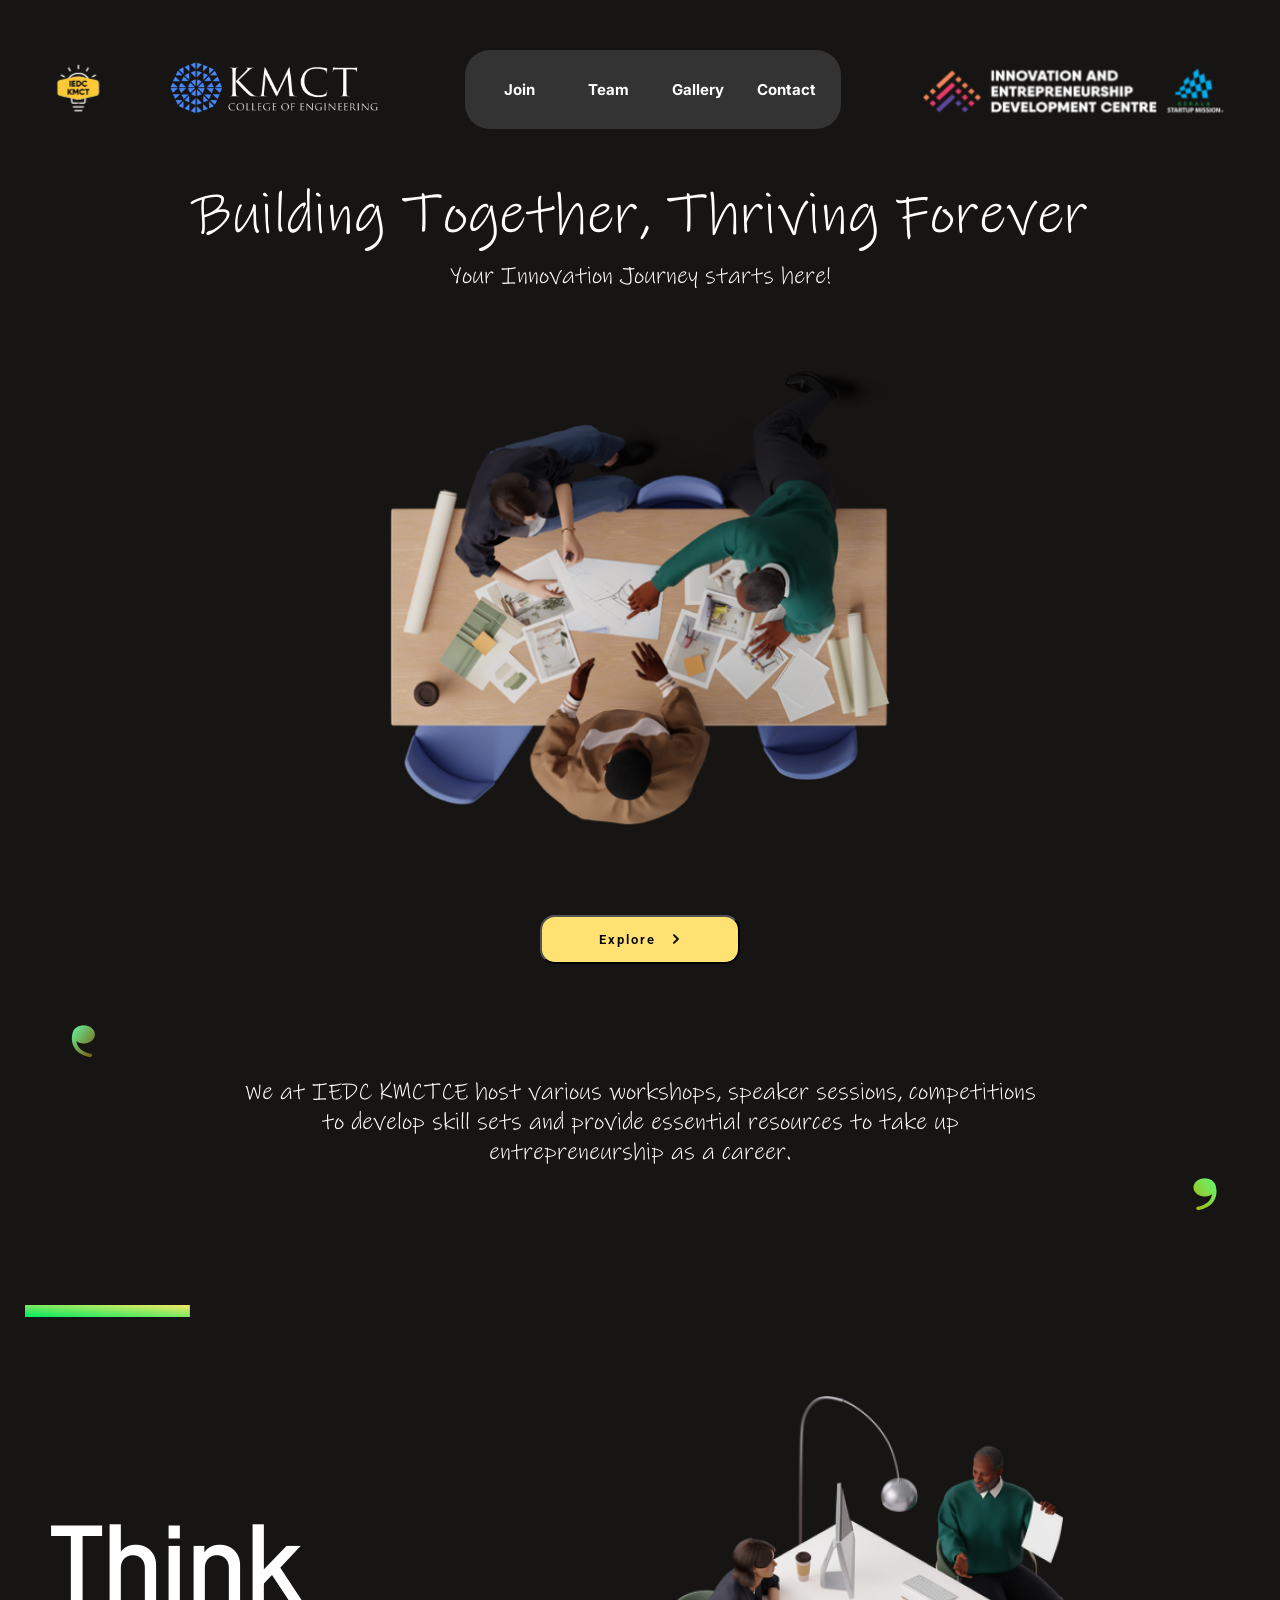
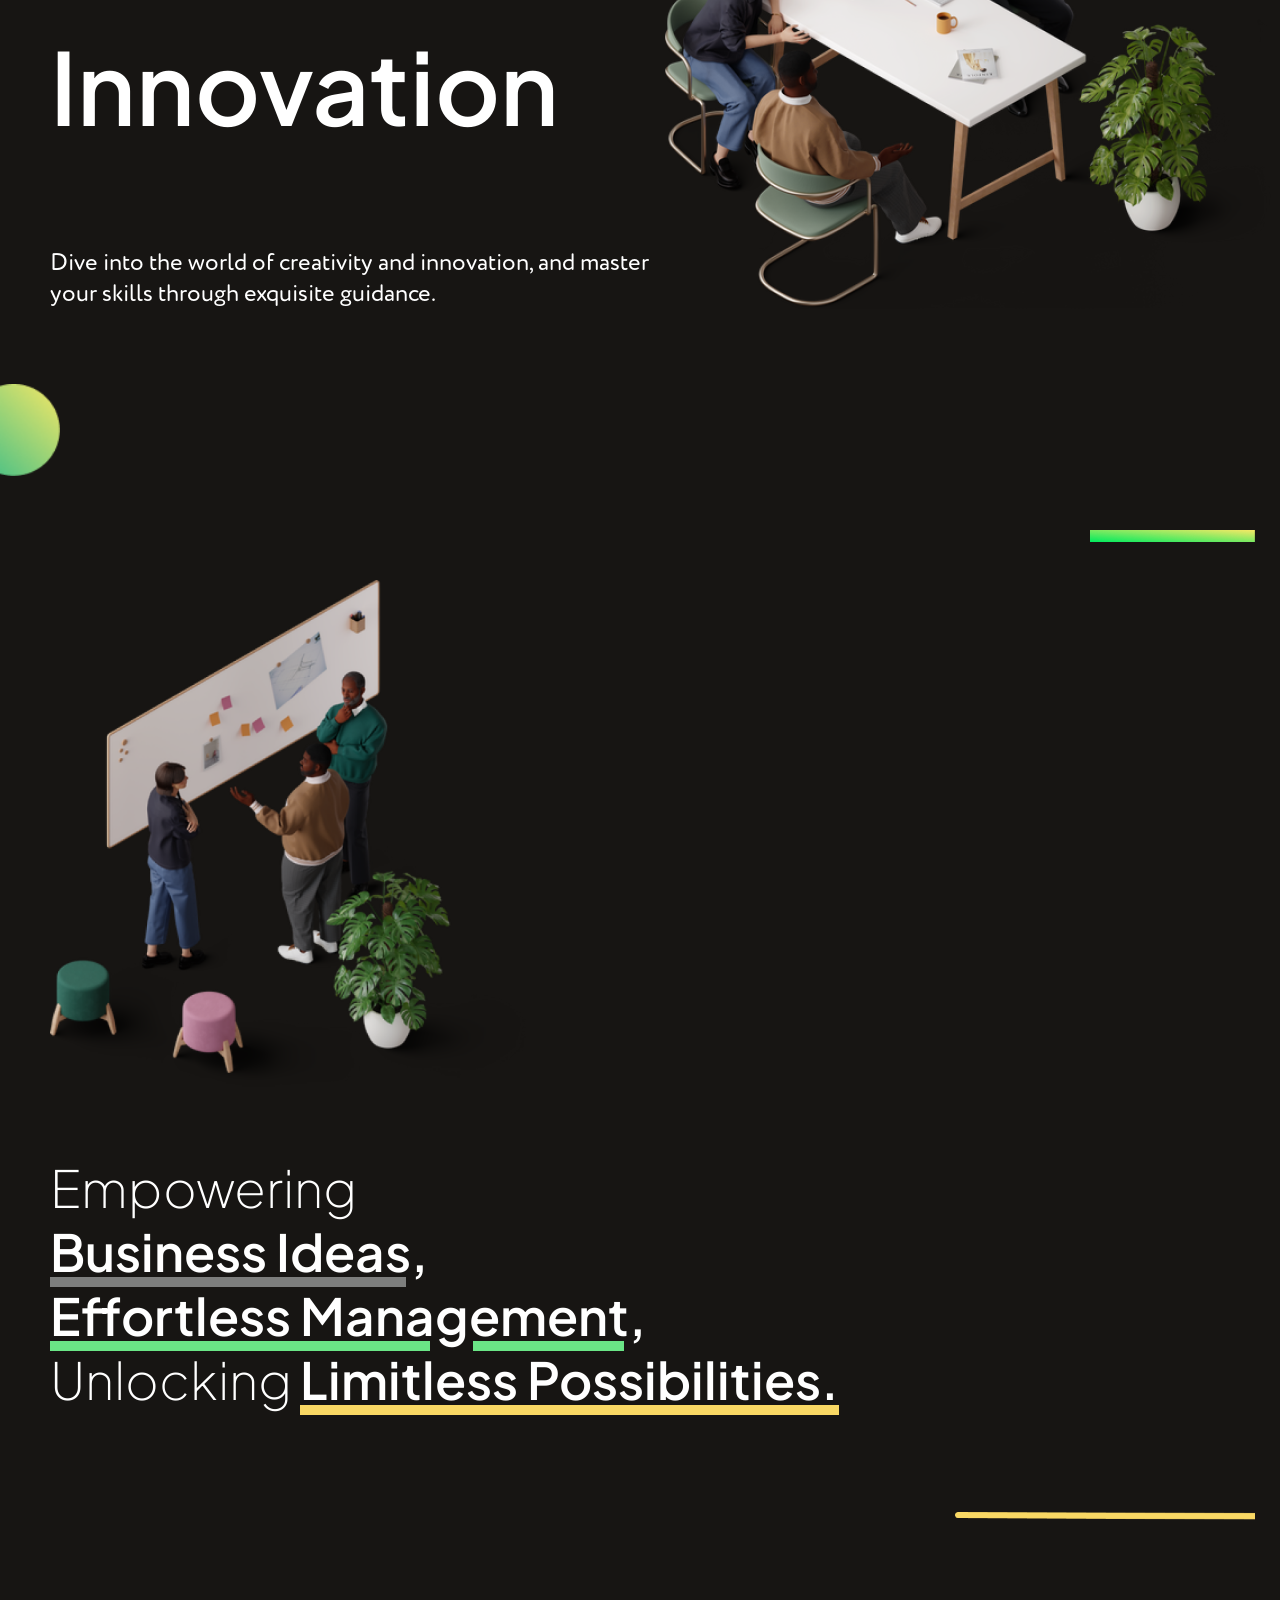
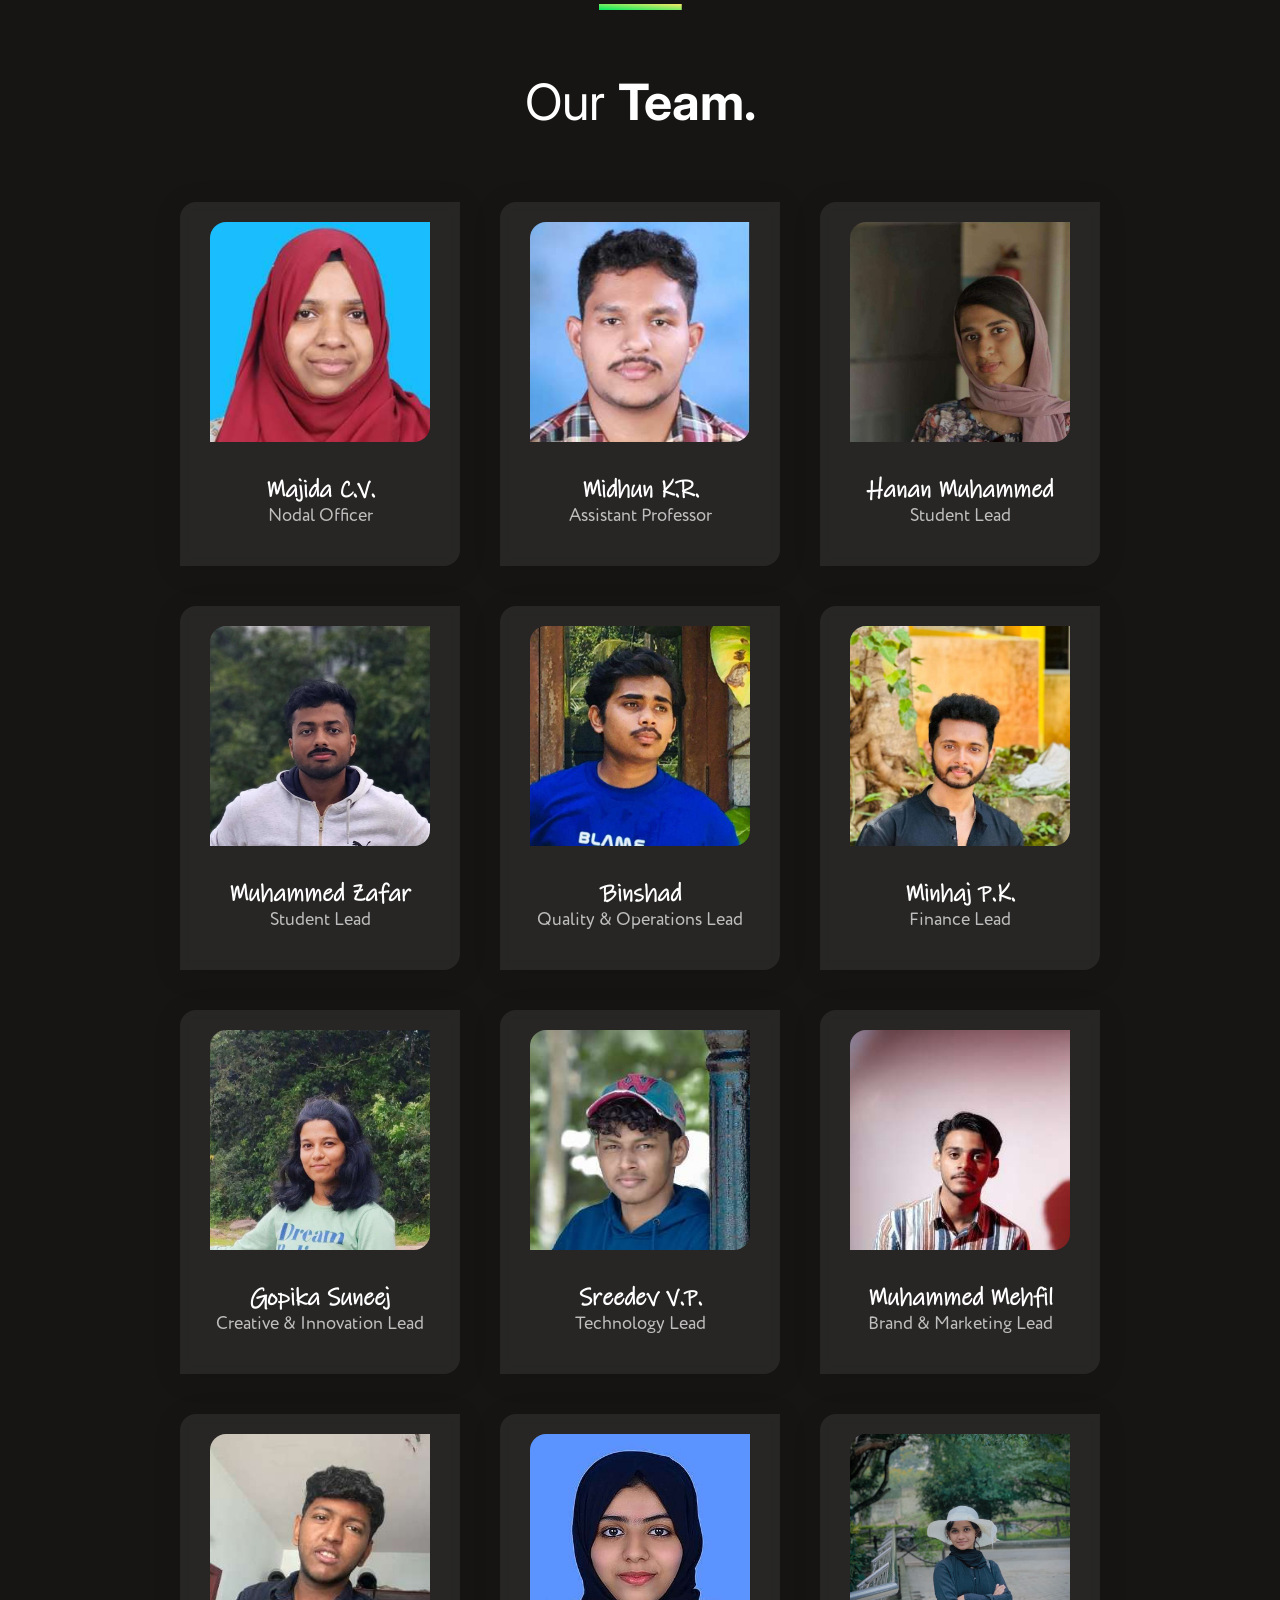
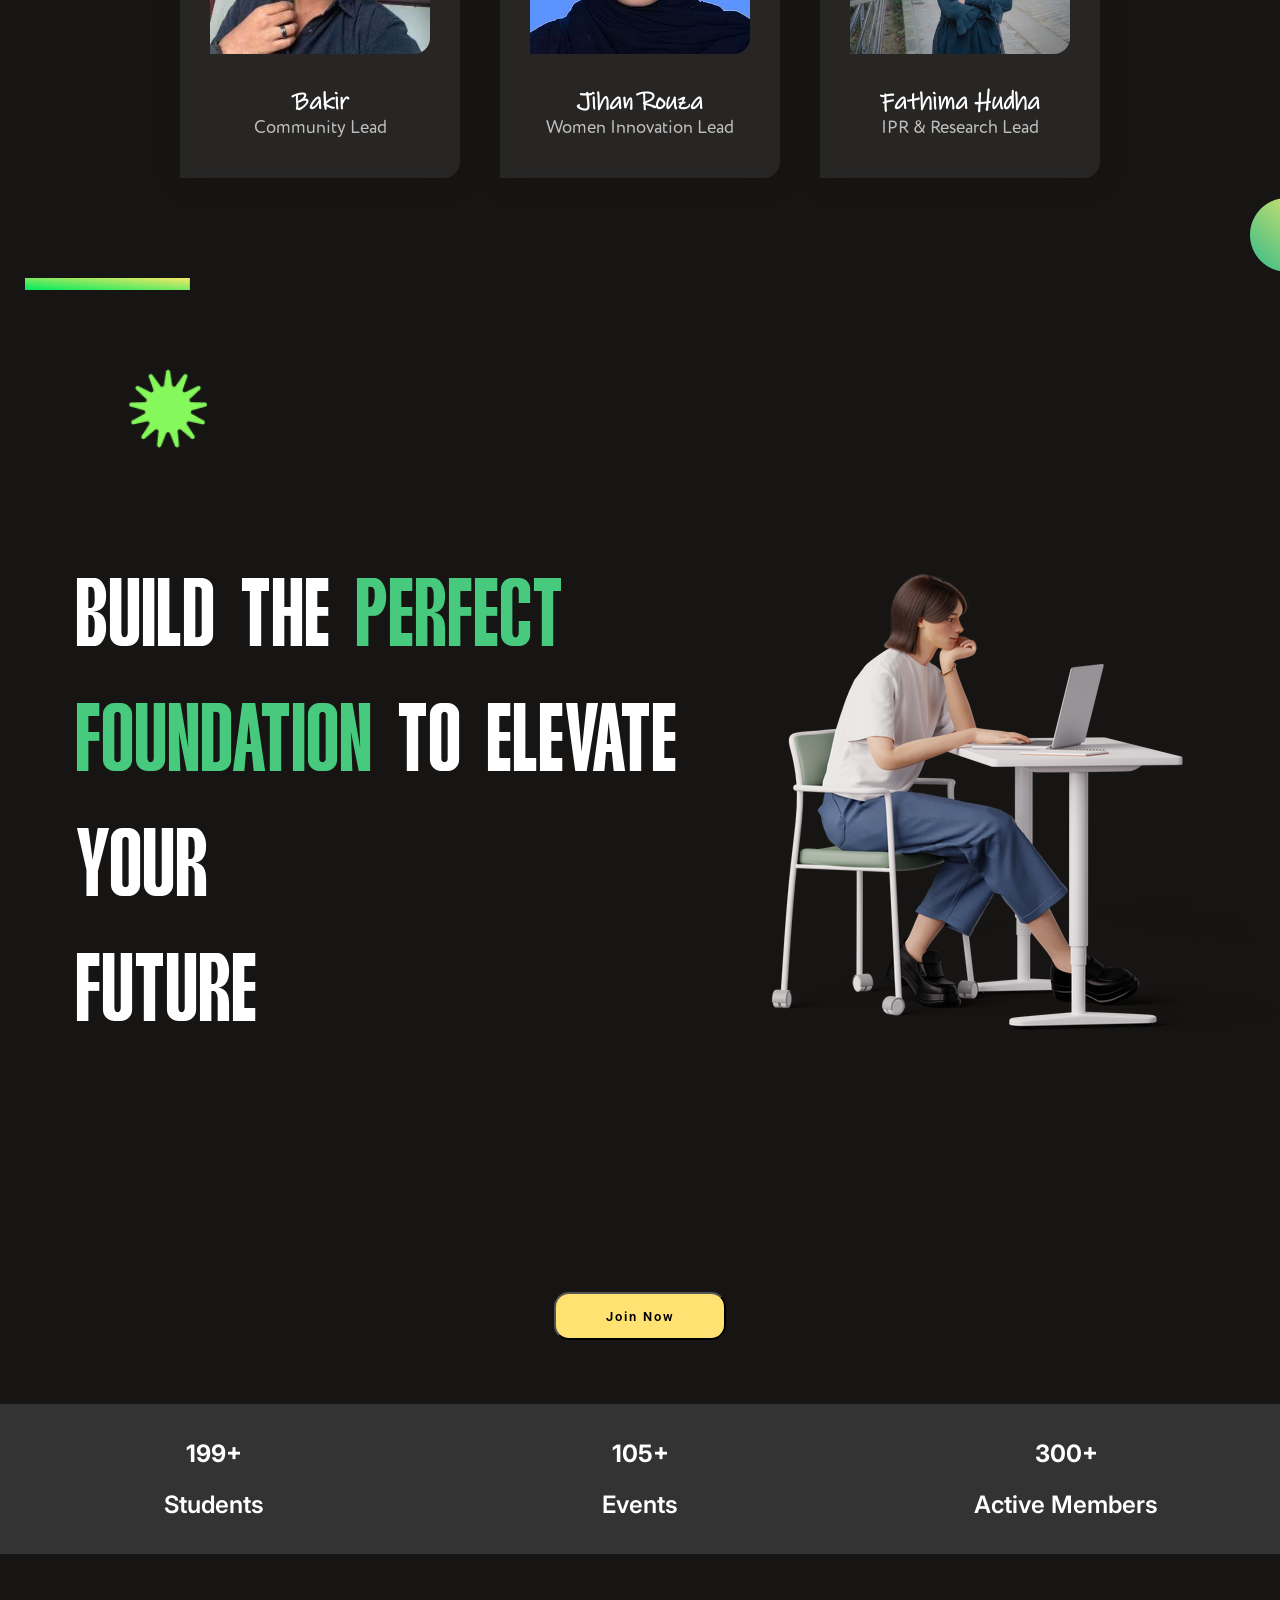
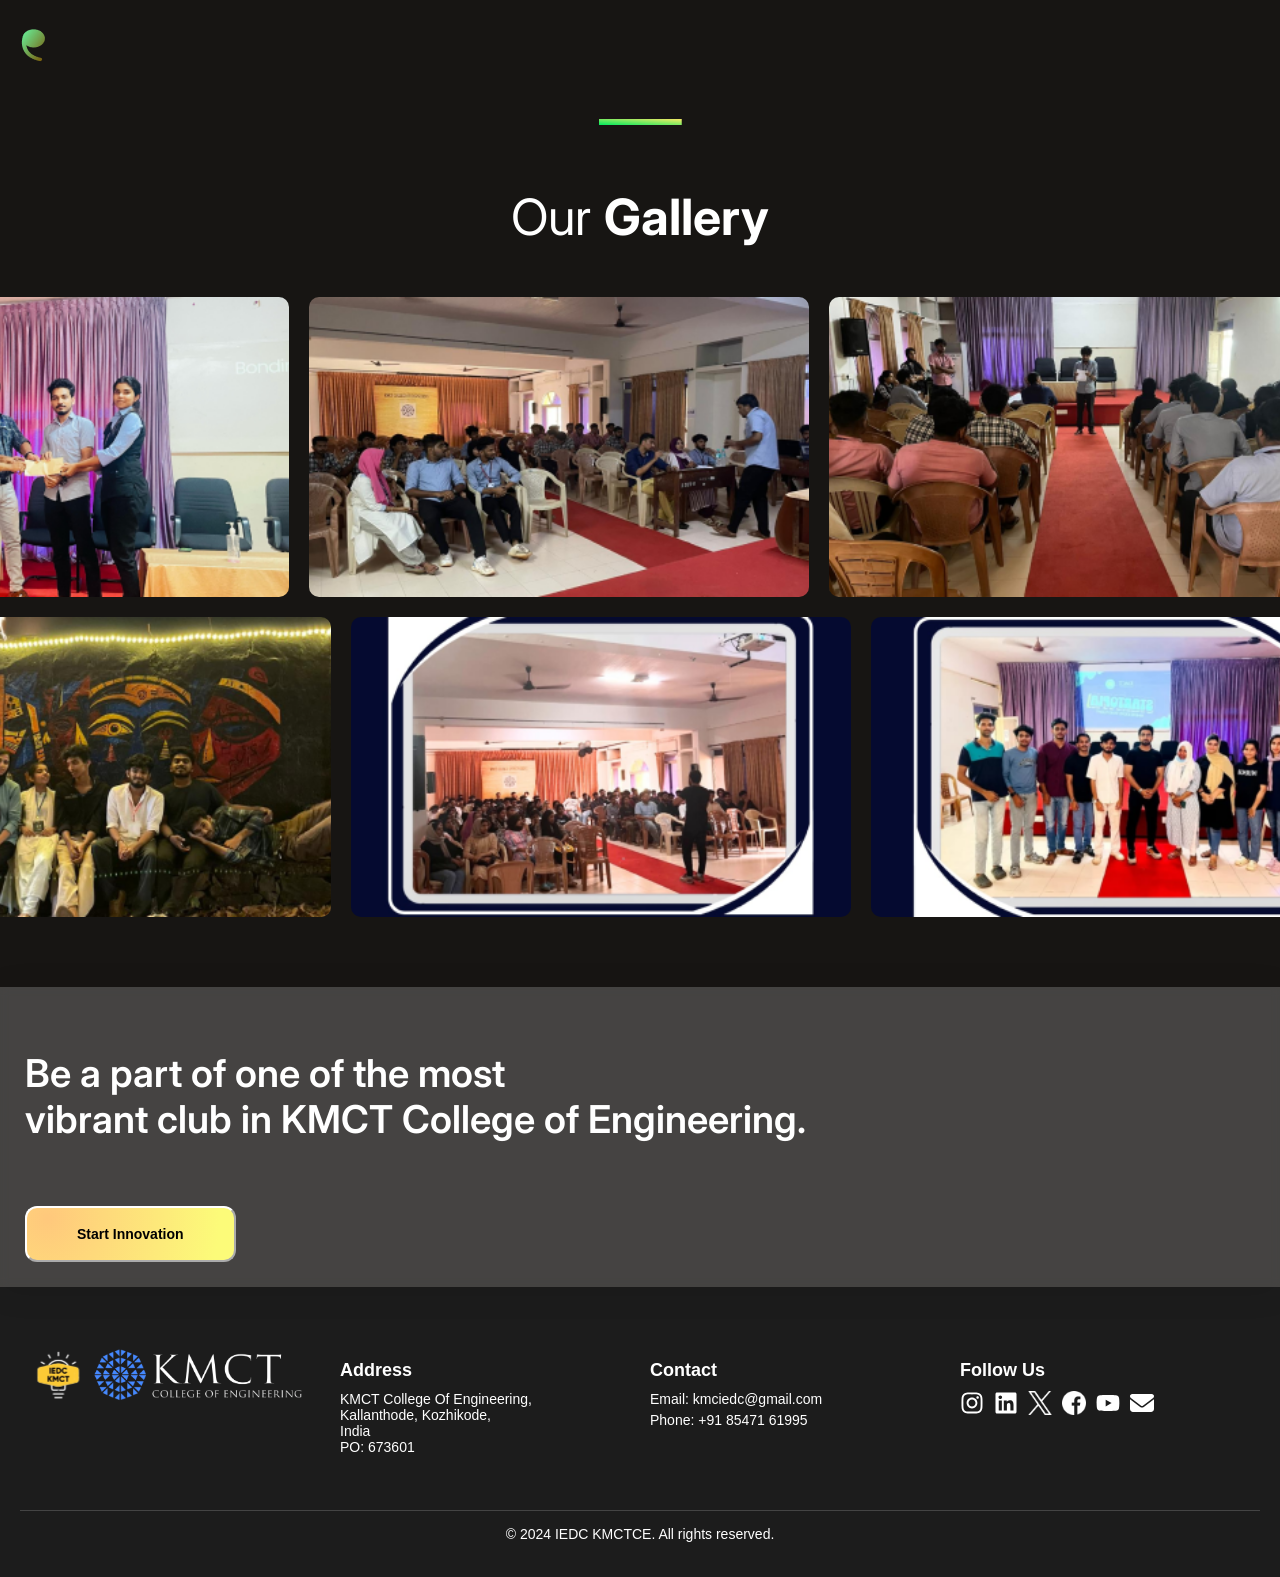
==== commit 26d2524b: "[CODE] codebase restructure for clarity" ====
--- a/index.html
+++ b/index.html
@@ -3,8 +3,9 @@
 	<head>
 		<meta charset="UTF-8" />
 		<meta name="viewport" content="width=device-width, initial-scale=1.0" />
-		<title>Document</title>
-		<link rel="stylesheet" href="./IEDC/styles.css" />
+		<title>IEDC KMCTCE</title>
+		<link rel="icon" type="image/x-icon" href="./assets/images/logo/iedc-kmctce.ico" />
+		<link rel="stylesheet" href="./styles.css" />
 		<link rel="preconnect" href="https://fonts.googleapis.com" />
 		<link rel="preconnect" href="https://fonts.gstatic.com" crossorigin />
 		<link rel="preconnect" href="https://fonts.googleapis.com" />
@@ -17,12 +18,12 @@
 	<body>
 		<header style="display: flex">
 			<img
-				src="./IEDC/assets/images/logo/iedc.svg"
+				src="./assets/images/logo/iedc.svg"
 				style="aspect-ratio: 1"
 				class="logo"
 			/>
 			<img
-				src="./IEDC/assets/images/logo/kmctce.webp"
+				src="./assets/images/logo/kmctce.webp"
 				style="aspect-ratio: 136 / 34"
 				class="logo"
 			/>
@@ -31,7 +32,7 @@
 					<li class="iedclogo">
 						<a href="#">
 							<img
-								src="./IEDC/assets/images/logo/iedc.svg"
+								src="./assets/images/logo/iedc.svg"
 								style="aspect-ratio: 1"
 							/>
 						</a>
@@ -43,7 +44,7 @@
 				</ul>
 			</div>
 			<img
-				src="./IEDC/assets/images/logo/iedcrecw.svg"
+				src="./assets/images/logo/iedcrecw.svg"
 				style="aspect-ratio: 247 / 44"
 				class="logo"
 			/>
@@ -98,7 +99,7 @@
 				style="display: flex; justify-content: center; overflow: hidden"
 			>
 				<img
-					src="./IEDC/assets/images/illustrations/top view of colleagues discussing work project.png"
+					src="./assets/images/illustrations/top view of colleagues discussing work project.png"
 					alt="illustration-IEDC"
 					id="main-illustration"
 					class="illustration"
@@ -113,7 +114,7 @@
 					<button class="explore-btn">
 						Explore
 						<img
-							src="./IEDC/assets/images/icons/next.svg"
+							src="./assets/images/icons/next.svg"
 							style="
 								padding-left: 10px;
 								aspect-ratio: 1;
@@ -128,7 +129,7 @@
 				<div class="main-caption" style="padding: 50px; flex: 1">
 					<div>
 						<img
-							src="./IEDC/assets/images/fillers/apostrophe/left.png"
+							src="./assets/images/fillers/apostrophe/left.png"
 							alt="left-apostrophe"
 						/>
 					</div>
@@ -149,7 +150,7 @@
 					</div>
 					<div style="width: 100%">
 						<img
-							src="./IEDC/assets/images/fillers/apostrophe/right.png"
+							src="./assets/images/fillers/apostrophe/right.png"
 							alt="right-apostrophe"
 							style="margin-left: 95%"
 						/>
@@ -158,7 +159,7 @@
 			</div>
 		</section>
 
-		<img src="./IEDC/assets/images/fillers/line.png" style="margin: 25px" />
+		<img src="./assets/images/fillers/line.png" style="margin: 25px" />
 		<section id="explore-section">
 			<div
 				style="display: flex; margin: 50px 0 50px 50px; flex-wrap: wrap"
@@ -172,27 +173,27 @@
 				</div>
 				<div style="overflow: hidden">
 					<img
-						src="./IEDC/assets/images/illustrations/isometric view of colleagues having meeting.png"
+						src="./assets/images/illustrations/isometric view of colleagues having meeting.png"
 						alt="illustration-idea"
 						class="illustration"
 					/>
 				</div>
 			</div>
 			<img
-				src="./IEDC/assets/images/fillers/ellipse.png"
+				src="./assets/images/fillers/ellipse.png"
 				style="width: 10%; max-width: 60px; margin-bottom: 50px"
 			/>
 		</section>
 		<div>
 			<img
-				src="./IEDC/assets/images/fillers/line.png"
+				src="./assets/images/fillers/line.png"
 				style="position: absolute; right: 25px"
 			/>
 		</div>
 		<section>
 			<!-- <div>
         <img
-          src="./IEDC/assets/images/fillers/star.png"
+          src="./assets/images/fillers/star.png"
           style="margin: 50px 0 0 60%; width: 10%; max-width: 60px"
         />
       </div> -->
@@ -206,7 +207,7 @@
 				>
 					<div>
 						<img
-							src="./IEDC/assets/images/illustrations/isometric view of colleagues discussing work project.png"
+							src="./assets/images/illustrations/isometric view of colleagues discussing work project.png"
 							style="width: 80%; height: auto; max-width: 800px"
 						/>
 					</div>
@@ -231,7 +232,7 @@
 		</section>
 		<div>
 			<img
-				src="./IEDC/assets/images/fillers/line-yellow.png"
+				src="./assets/images/fillers/line-yellow.png"
 				style="
 					width: 50%;
 					max-width: 300px;
@@ -249,7 +250,7 @@
 				"
 			>
 				<div id="team-head">
-					<img src="./IEDC/assets/images/fillers/line-small.png" />
+					<img src="./assets/images/fillers/line-small.png" />
 					<p>Our <b>Team.</b></p>
 				</div>
 			</div>
@@ -265,17 +266,17 @@
 				-->
 			</div>
 			<img
-				src="./IEDC/assets/images/fillers/ellipse-2.png"
+				src="./assets/images/fillers/ellipse-2.png"
 				style="position: absolute; right: 0"
 			/>
 		</section>
 		<img
-			src="./IEDC/assets/images/fillers/line.png"
+			src="./assets/images/fillers/line.png"
 			style="margin: 25px; margin-top: 80px"
 		/>
 		<section id="join-section">
 			<img
-				src="./IEDC/assets/images/fillers/star.png"
+				src="./assets/images/fillers/star.png"
 				style="margin: 50px 0 0 10%; width: 10%; max-width: 80px"
 			/>
 			<div style="display: flex; flex-wrap: wrap; margin-left: 50px">
@@ -290,7 +291,7 @@
 				</div>
 				<div style="display: flex; align-items: center">
 					<img
-						src="./IEDC/assets/images/illustrations/young woman working at desk.png"
+						src="./assets/images/illustrations/young woman working at desk.png"
 						alt="office"
 						class="illustration"
 					/>
@@ -336,10 +337,10 @@
 				</table>
 			</div>
 		</section>
-		<img src="./IEDC/assets/images/fillers/apostrophe/left.png" />
+		<img src="./assets/images/fillers/apostrophe/left.png" />
 		<section id="gallery-section">
 			<div id="gallery-head">
-				<img src="./IEDC/assets/images/fillers/line-small.png" />
+				<img src="./assets/images/fillers/line-small.png" />
 				<p>Our <b>Gallery</b></p>
 			</div>
 			<div id="gallery">
@@ -351,7 +352,7 @@
 							<div class="event-box">
 								<p>good event name</p>
 								<img
-									src="./IEDC/assets/images/gallery/<image>.png"
+									src="./assets/images/gallery/<image>.png"
 									class="gallery-image"
 								/>
 							</div>
@@ -365,7 +366,7 @@
 							<div class="event-box">
 								<p>nice event name</p>
 								<img
-									src="./IEDC/assets/images/gallery/<image>.png"
+									src="./assets/images/gallery/<image>.png"
 									class="gallery-image"
 								/>
 							</div>
@@ -393,13 +394,13 @@
 		<div id="footer-container" class="no-click">
 			<div class="footer-section logos">
 				<img
-					src="./IEDC/assets/images/logo/iedc.svg"
+					src="./assets/images/logo/iedc.svg"
 					style="aspect-ratio: 1"
 					alt="Logo 1"
 					class="footer-logo"
 				/>
 				<img
-					src="./IEDC/assets/images/logo/kmctce.webp"
+					src="./assets/images/logo/kmctce.webp"
 					style="aspect-ratio: 136 / 34"
 					alt="Logo 2"
 					class="footer-logo"
@@ -424,32 +425,32 @@
 				<div class="social-icons">
 					<a href="https://www.instagram.com/iedckmctce/"
 						><img
-							src="./IEDC/assets/images/icons/instagram-brands-solid.svg"
+							src="./assets/images/icons/instagram-brands-solid.svg"
 							alt="Instagram"
 					/></a>
 					<a href="https://in.linkedin.com/company/iedckmctce"
 						><img
-							src="./IEDC/assets/images/icons/linkedin-brands-solid.svg"
+							src="./assets/images/icons/linkedin-brands-solid.svg"
 							alt="LinkedIn"
 					/></a>
 					<a href="https://x.com/KMCIEDC"
 						><img
-							src="./IEDC/assets/images/icons/twitter.png"
+							src="./assets/images/icons/twitter.png"
 							alt="Twitter"
 					/></a>
 					<a href="https://www.facebook.com/kmciedc/"
 						><img
-							src="./IEDC/assets/images/icons/facebook.png"
+							src="./assets/images/icons/facebook.png"
 							alt="Facebook"
 					/></a>
 					<a href="https://www.youtube.com/@kmciedc"
 						><img
-							src="./IEDC/assets/images/icons/youtube-brands-solid.svg"
+							src="./assets/images/icons/youtube-brands-solid.svg"
 							alt="YouTube"
 					/></a>
 					<a href="mailto:kmciedc@gmail.com"
 						><img
-							src="./IEDC/assets/images/icons/gmail-solid.svg"
+							src="./assets/images/icons/gmail-solid.svg"
 							alt="Gmail"
 					/></a>
 				</div>
@@ -459,5 +460,5 @@
 			<p>&copy; 2024 IEDC KMCTCE. All rights reserved.</p>
 		</div>
 	</footer>
-	<script src="./IEDC/scripts.js"></script>
+	<script src="./scripts.js"></script>
 </html>
--- a/styles.css
+++ b/styles.css
@@ -0,0 +1,596 @@
+@font-face {
+	font-family: "CirceRounded";
+	src: url("./assets/fonts/CirceRounded/CirceRounded-Regular.otf");
+}
+
+@font-face {
+	font-family: "marghote";
+	src: url("./assets/fonts/marghote/marghote.otf");
+}
+
+@font-face {
+	font-family: "Inkfree";
+	src: url("./assets/fonts/Inkfree.ttf");
+}
+
+@import url("https://fonts.googleapis.com/css2?family=Plus+Jakarta+Sans:ital,wght@0,200..800;1,200..800&family=Roboto&display=swap");
+
+html {
+	scroll-behavior: smooth;
+}
+
+.no-select {
+	user-select: none;
+	-webkit-user-select: none; /* Safari */
+	-moz-user-select: none; /* Firefox */
+	-ms-user-select: none; /* Internet Explorer */
+}
+
+body {
+	background-image: url("./assets/images/background.png");
+	background-repeat: no-repeat;
+	background-attachment: fixed;
+	background-size: cover;
+	background-color: #171513;
+
+	margin: 0;
+}
+
+header {
+	position: sticky;
+	z-index: 100;
+	top: 50px;
+}
+
+header .logo {
+	margin: 10px 30px 10px 30px;
+	height: 55px;
+
+	filter: drop-shadow(5 5 0.75rem black);
+}
+
+#menubar {
+	padding: 20px 10px;
+	margin-left: 50px;
+	margin-right: 50px;
+	overflow: hidden;
+	background-color: #333;
+	border-radius: 25px;
+	font-family: "Inter";
+	font-weight: bold;
+	font-size: min(15px, 3vw);
+}
+
+#menubar ul {
+	padding: 0;
+	list-style-type: none;
+	display: flex;
+
+	justify-content: center;
+	align-items: center;
+	height: 100%;
+	margin: 0;
+}
+
+#menubar li {
+	flex: 1;
+	margin: 10px 0 10px 0;
+}
+
+#menubar li a {
+	display: block;
+	color: white;
+	text-align: center;
+	text-decoration: none;
+}
+
+#main-box {
+	display: flex;
+	justify-content: center;
+	margin: 80px 0 80px 0;
+}
+
+@media screen and (min-width: 1199px) {
+	#menubar .iedclogo {
+		display: none;
+	}
+	header {
+		margin: 20px;
+	}
+}
+
+@media screen and (max-width: 1200px) {
+	header .logo {
+		display: none;
+	}
+
+	header .iedclogo {
+		display: block;
+	}
+
+	#menubar {
+		padding: 0;
+		border-radius: 10px;
+		margin-top: 20px;
+		padding: 10px;
+	}
+
+	header {
+		top: 10px;
+		height: 85px;
+	}
+
+	#main-box {
+		margin: 30px 0 30px 0;
+	}
+
+	.explore-btn {
+		margin-top: 50px;
+	}
+}
+
+#main-head {
+	color: white;
+	font-family: "Inkfree", sans-serif;
+	font-size: min(58px, 10vw);
+}
+
+.main-caption {
+	color: white;
+	font-family: "Inkfree", Geneva, Verdana, sans-serif;
+	font-size: min(24px, 5vw);
+}
+
+#main-illustration {
+	margin: 0;
+	top: 91.53px;
+	left: 1517.92px;
+	aspect-ratio: 509 / 462;
+	max-width: 500px;
+}
+
+.message-box {
+	background: rgba(24, 24, 24, 0.41);
+	border-radius: 16px;
+	box-shadow: 0 4px 30px rgba(0, 0, 0, 0.1);
+	backdrop-filter: blur(5.1px);
+	-webkit-backdrop-filter: blur(5.1px);
+	border: 1px solid #585858;
+
+	color: white;
+	border-radius: 27px;
+	font: "roboto";
+	font-weight: 300;
+
+	padding: 26px;
+	width: 360px;
+
+	position: absolute;
+}
+
+@media screen and (max-width: 1200px) {
+	.message-box {
+		display: none;
+	}
+}
+
+.explore-btn {
+	padding: 15px;
+	border-radius: 15px;
+
+	font-family: "roboto";
+	font-weight: 600;
+	letter-spacing: 2px;
+
+	background-color: #ffe272;
+
+	width: 200px;
+	margin-top: 90px;
+
+	border-color: black;
+}
+
+.explore-btn:hover {
+	animation: glowing 2.5s infinite linear;
+}
+
+@keyframes glowing {
+	0% {
+		box-shadow: 0 0 0px #ffe272;
+	}
+
+	50% {
+		box-shadow: 0 0 20px #ffe272;
+	}
+
+	100% {
+		box-shadow: 0 0 0px #ffe272;
+	}
+}
+
+#message-boxes {
+	display: none;
+}
+
+@media screen and (max-width: 900px) {
+	#message-boxes {
+		display: none;
+	}
+}
+
+#second-head {
+	color: white;
+	font-size: min(100px, 8vw);
+	font-weight: 600;
+
+	font-family: "Plus Jakarta Sans", sans-serif;
+}
+
+#second-caption {
+	color: white;
+	font-family: "CirceRounded", Geneva, Verdana, sans-serif;
+
+	font-size: min(24px, 5vw);
+}
+
+section {
+	scroll-margin-top: 100px;
+
+	user-select: none;
+	-webkit-user-select: none; /* Safari */
+	-moz-user-select: none; /* Firefox */
+	-ms-user-select: none; /* Internet Explorer */
+}
+
+#join-section {
+	scroll-margin-top: 0px;
+}
+
+#third-head {
+	color: white;
+	font-size: max(20px, 4vw);
+	font-weight: 100;
+
+	font-family: "Plus Jakarta Sans", sans-serif;
+}
+
+#third-head span {
+	font-weight: 600;
+	text-decoration: underline;
+	text-decoration-thickness: 20%;
+}
+
+#team-head {
+	color: white;
+	font-size: min(50px, 4vw);
+	text-align: center;
+	font-family: "Inter";
+}
+
+#team-boxes {
+	display: flex;
+	justify-content: center;
+	flex-wrap: wrap;
+	padding-left: 150px;
+	padding-right: 150px;
+}
+
+.team-box {
+	color: white;
+	background: rgba(65, 64, 64, 0.41);
+	box-shadow: 0 4px 30px rgba(0, 0, 0, 0.1);
+	backdrop-filter: blur(5.1px);
+	-webkit-backdrop-filter: blur(5.1px);
+
+	font-size: 24px;
+	font-family: "CirceRounded", sans-serif;
+
+	text-align: center;
+	border-radius: 16px 0 16px 0;
+
+	width: 240px;
+
+	padding: 20px;
+	margin: 20px;
+}
+
+.team-box img {
+	border-radius: 16px 0 16px 0;
+	width: 220px;
+	object-fit: cover;
+	object-position: top;
+	aspect-ratio: 1 / 1;
+}
+
+.team-box .position {
+	opacity: 0.7;
+	margin-top: 0px;
+	font-size: 18px;
+}
+
+.team-box .name {
+	font-family: "Inkfree", sans-serif;
+	font-weight: bold;
+	margin-bottom: 0px;
+}
+
+@media screen and (max-width: 1200px) {
+	#team-boxes {
+		padding-left: 0px;
+		padding-right: 0px;
+	}
+	.team-box {
+		padding: 0px;
+		width: 120px;
+		margin: 10px;
+	}
+	.team-box img {
+		width: 120px;
+	}
+	.team-box .name {
+		font-size: 18px;
+	}
+	.team-box .position {
+		font-size: 14px;
+		align-self: baseline;
+	}
+}
+
+#head-fourth {
+	color: white;
+	font-size: min(100px, 8vw);
+	font-family: "marghote";
+	margin-left: 25px;
+}
+
+.illustration {
+	width: 100%;
+	height: auto;
+	max-width: 800px;
+}
+
+.statistics-banner {
+	color: white;
+	display: flex;
+	background-color: #333;
+	font-family: "Inter";
+	font-weight: 600;
+	font-size: min(24px, 4vw);
+
+	margin: 5% 0;
+	height: 150px;
+	align-items: center;
+}
+
+.statistics-banner table {
+	width: 100%;
+	table-layout: fixed;
+	text-align: center;
+}
+
+.statistics-banner th,
+.statistics-banner td {
+	padding: 10px;
+}
+
+#gallery {
+	overflow: hidden;
+}
+
+#gallery-left-container,
+#gallery-right-container {
+	position: relative;
+	display: flex;
+	overflow: scroll;
+	margin-bottom: 20px;
+	height: 300px;
+	/* width set by js */
+	/* Hide scrollbar */
+	scrollbar-width: none; /* Firefox */
+	-ms-overflow-style: none; /* IE and Edge */
+}
+
+#gallery-left-container::-webkit-scrollbar,
+#gallery-right-container::-webkit-scrollbar {
+	/* Hide scrollbar */
+	display: none; /* Chrome, Safari, Opera*/
+}
+
+#gallery-left,
+#gallery-right {
+	position: absolute;
+	display: flex;
+	flex: 1;
+}
+
+.event-box {
+	position: relative;
+	margin: 0 10px 0 10px;
+	border-radius: 10px;
+
+	user-select: none;
+	-webkit-user-select: none; /* Safari */
+	-moz-user-select: none; /* Firefox */
+	-ms-user-select: none; /* Internet Explorer */
+}
+
+.event-box p {
+	font-size: 24px;
+	color: white;
+	font-weight: bold;
+	font-family: "Poppins", sans-serif;
+	text-transform: uppercase;
+
+	margin: 0;
+
+	align-content: center;
+	height: 100%;
+	width: 100%;
+	text-align: center;
+
+	opacity: 0;
+	transition: opacity 0.5s ease-in-out;
+}
+
+.gallery-image {
+	height: 300px;
+	width: 500px;
+	object-fit: cover;
+	border-radius: 10px;
+}
+
+.gallery-overlay {
+	position: absolute;
+	border-radius: 10px;
+	top: 0;
+	left: 0;
+	height: 300px;
+	width: 500px;
+
+	background-color: rgb(14, 23, 52); /* Blue color with 50% transparency */
+	z-index: 10;
+	opacity: 0;
+	transition: opacity 0.5s ease-in-out;
+}
+
+@media screen and (max-width: 1200px) {
+	#gallery-left-container,
+	#gallery-right-container {
+		height: 150px;
+	}
+
+	.gallery-image {
+		height: 150px;
+		width: 250px;
+	}
+
+	.gallery-overlay {
+		height: 150px;
+		width: 250px;
+	}
+}
+
+.gallery-overlay:hover {
+	opacity: 0.6;
+}
+
+.gallery-overlay:hover p {
+	opacity: 1;
+}
+
+#gallery-head {
+	color: white;
+	font-size: min(50px, 4vw);
+	text-align: center;
+	font-family: "Inter";
+}
+
+.last-box {
+	background-color: #333;
+	color: white;
+	font-family: "Inter";
+	padding: 25px;
+	font-size: max(18px, 3vw);
+	font-weight: 600;
+
+	margin-top: 50px;
+
+	/* From https://css.glass */
+	background: rgba(255, 255, 255, 0.2);
+	box-shadow: 0 4px 30px rgba(0, 0, 0, 0.1);
+	backdrop-filter: blur(5px);
+	-webkit-backdrop-filter: blur(5px);
+}
+
+.last-box-button {
+	font-size: max(14px, 1vw);
+	font-weight: 600;
+	padding: 18px 50px;
+	border-radius: 12px;
+
+	border-color: white;
+
+	margin-top: 25px;
+
+	background: radial-gradient(
+		circle at 10% 20%,
+		rgb(255, 200, 124) 0%,
+		rgb(252, 251, 121) 90%
+	);
+}
+
+footer {
+	background-color: #1c1c1c;
+	color: #ffffff;
+	padding: 20px;
+	font-family: Arial, sans-serif;
+}
+
+#footer-container {
+	display: flex;
+	flex-wrap: wrap;
+	justify-content: space-between;
+	align-items: flex-start;
+	padding: 20px 0;
+}
+
+.footer-section {
+	flex: 1;
+	margin: 10px;
+}
+
+.footer-logo {
+	height: 55px;
+	margin: 10px 0;
+}
+
+footer h4 {
+	font-size: 18px;
+	margin-bottom: 10px;
+}
+
+footer p {
+	font-size: 14px;
+	margin: 5px 0;
+}
+
+footer .social-icons {
+	display: flex;
+	gap: 10px;
+}
+
+footer .social-icons a img {
+	width: 24px;
+	height: 24px;
+	transition: transform 0.2s ease-in-out;
+}
+
+footer .social-icons a img:hover {
+	transform: scale(1.2);
+}
+
+footer .footer-bottom {
+	text-align: center;
+	padding: 10px 0;
+	border-top: 1px solid #444;
+	margin-top: 20px;
+	font-size: 14px;
+}
+
+@media screen and (max-width: 768px) {
+	footer .footer-container {
+		flex-direction: row;
+	}
+
+	footer .logos {
+		display: flex;
+	}
+
+	footer .footer-section {
+		text-align: left;
+		width: 100%;
+	}
+	footer .footer-logo {
+		margin: 0 auto;
+	}
+}
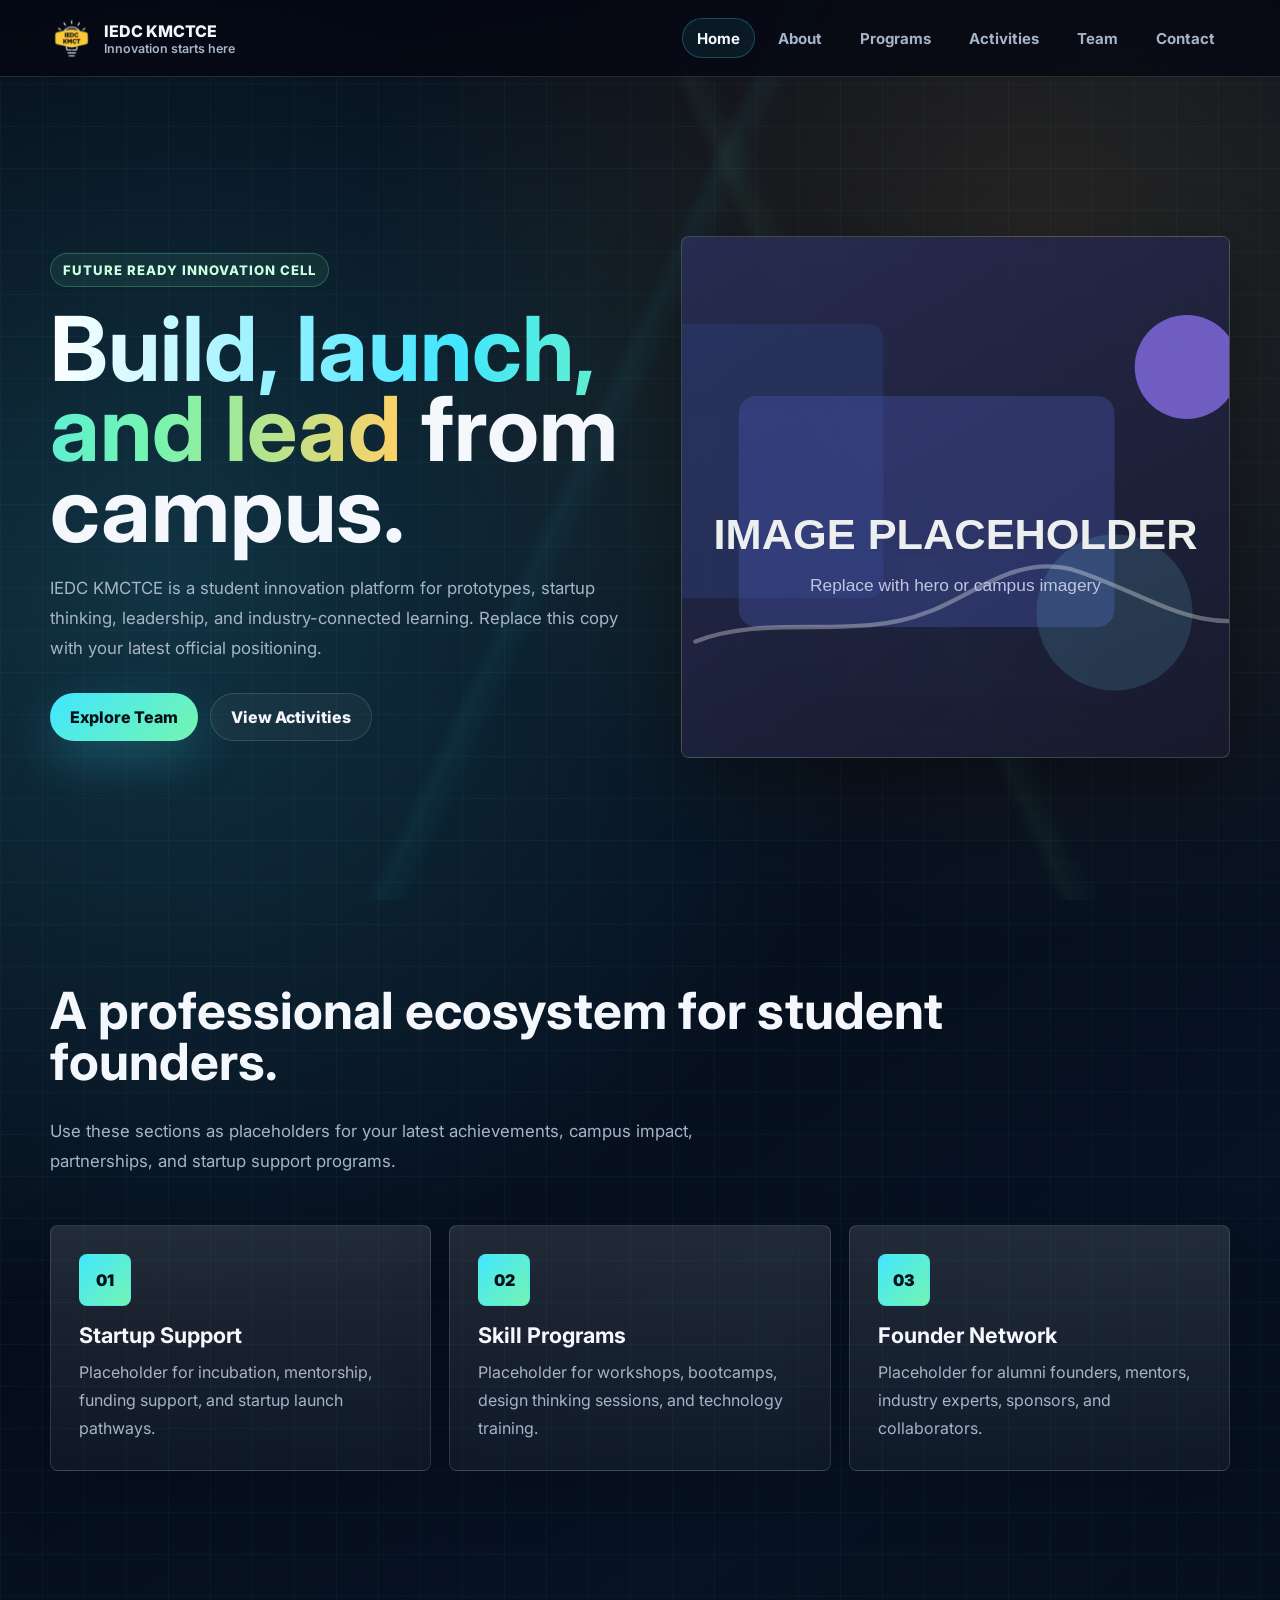
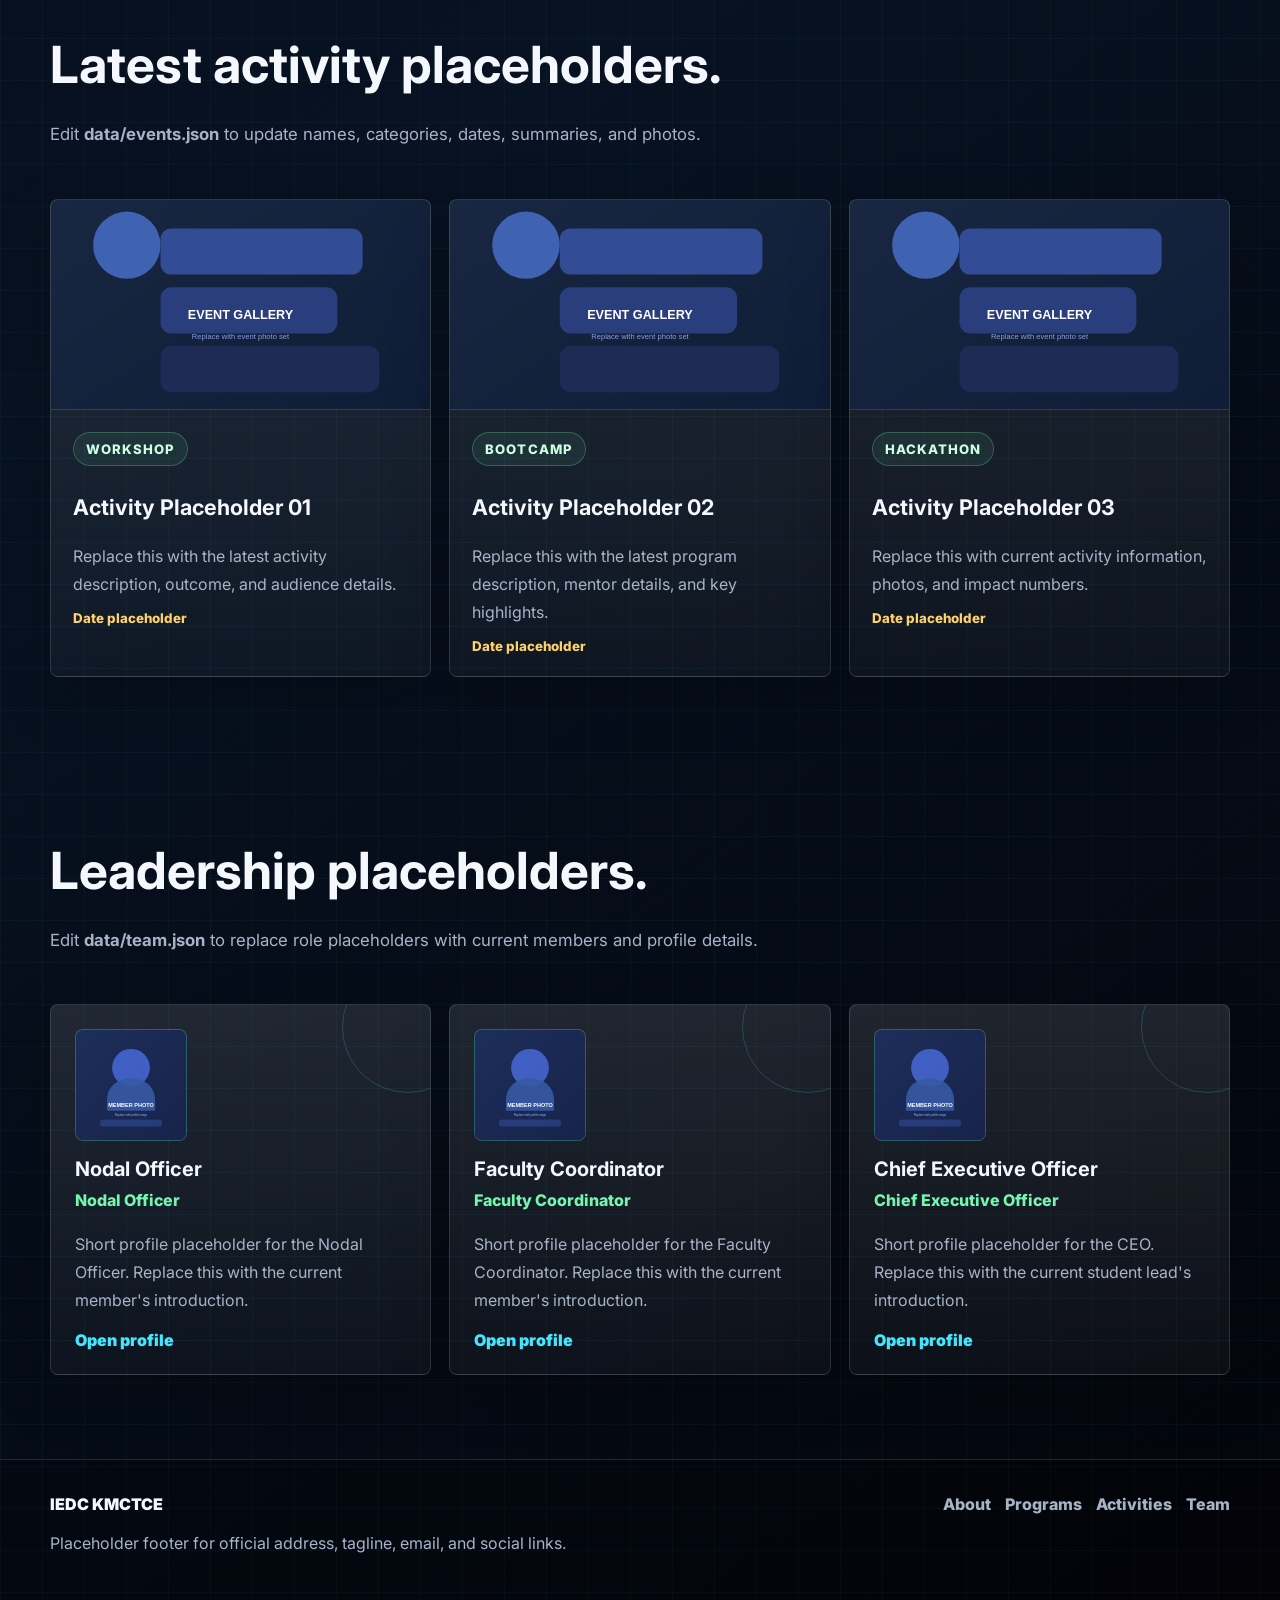
==== commit 7e8c4602: "Redesign static GitHub Pages site" ====
--- a/index.html
+++ b/index.html
@@ -1,464 +1,116 @@
 <!DOCTYPE html>
 <html lang="en">
-	<head>
-		<meta charset="UTF-8" />
-		<meta name="viewport" content="width=device-width, initial-scale=1.0" />
-		<title>IEDC KMCTCE</title>
-		<link rel="icon" type="image/x-icon" href="./assets/images/logo/iedc-kmctce.ico" />
-		<link rel="stylesheet" href="./styles.css" />
-		<link rel="preconnect" href="https://fonts.googleapis.com" />
-		<link rel="preconnect" href="https://fonts.gstatic.com" crossorigin />
-		<link rel="preconnect" href="https://fonts.googleapis.com" />
-		<link rel="preconnect" href="https://fonts.gstatic.com" crossorigin />
-		<link
-			href="https://fonts.googleapis.com/css2?family=Inter:ital,opsz,wght@0,14..32,100..900;1,14..32,100..900&family=Plus+Jakarta+Sans:ital,wght@0,200..800;1,200..800&family=Poppins:ital,wght@0,100;0,200;0,300;0,400;0,500;0,600;0,700;0,800;0,900;1,100;1,200;1,300;1,400;1,500;1,600;1,700;1,800;1,900&family=Roboto:ital,wght@0,100;0,300;0,400;0,500;0,700;0,900;1,100;1,300;1,400;1,500;1,700;1,900&display=swap"
-			rel="stylesheet"
-		/>
-	</head>
-	<body>
-		<header style="display: flex">
-			<img
-				src="./assets/images/logo/iedc.svg"
-				style="aspect-ratio: 1"
-				class="logo"
-			/>
-			<img
-				src="./assets/images/logo/kmctce.webp"
-				style="aspect-ratio: 136 / 34"
-				class="logo"
-			/>
-			<div id="menubar" style="flex: 1">
-				<ul class="navigation">
-					<li class="iedclogo">
-						<a href="#">
-							<img
-								src="./assets/images/logo/iedc.svg"
-								style="aspect-ratio: 1"
-							/>
-						</a>
-					</li>
-					<li><a href="#join-section">Join</a></li>
-					<li><a href="#team-section">Team</a></li>
-					<li><a href="#gallery-section">Gallery</a></li>
-					<li><a href="#footer-container">Contact</a></li>
-				</ul>
-			</div>
-			<img
-				src="./assets/images/logo/iedcrecw.svg"
-				style="aspect-ratio: 247 / 44"
-				class="logo"
-			/>
-		</header>
-		<section>
-			<div id="main-box">
-				<div>
-					<div id="main-head" style="text-align: center">
-						Building Together, Thriving Forever
-					</div>
-					<div
-						class="main-caption"
-						style="text-align: center; padding-top: 10px"
-					>
-						Your Innovation Journey starts here!
-					</div>
-				</div>
-			</div>
-			<div id="message-boxes">
-				<div class="message-box" style="left: 25px; top: 300px">
-					<div>
-						"They way to get started is to quit talking and begin
-						doing"
-					</div>
-					<div style="margin-top: 30px">Walt Disney</div>
-				</div>
-				<div class="message-box" style="right: 75px; top: 340px">
-					<div>
-						"Innovation distinguishes between a leader and a
-						follower"
-					</div>
-					<div style="margin-top: 30px">Steve Jobs</div>
-				</div>
-				<div class="message-box" style="bottom: 180px; left: 100px">
-					<div>
-						"Entrepreneurship is living a few years of your life
-						like most people won't, so that you can spend the rest
-						of your life like most people can't."
-					</div>
-					<div style="margin-top: 30px">Gary Vaynerchuk</div>
-				</div>
-				<div class="message-box" style="bottom: 180px; right: 120px">
-					<div>
-						"Success is not the key to happiness. Happiness is the
-						key to success. If you love what you are doing, you will
-						be successful."
-					</div>
-					<div style="margin-top: 30px">Albert Shweitzer</div>
-				</div>
-			</div>
-			<div
-				style="display: flex; justify-content: center; overflow: hidden"
-			>
-				<img
-					src="./assets/images/illustrations/top view of colleagues discussing work project.png"
-					alt="illustration-IEDC"
-					id="main-illustration"
-					class="illustration"
-				/>
-			</div>
+<head>
+  <meta charset="UTF-8" />
+  <meta name="viewport" content="width=device-width, initial-scale=1.0" />
+  <title>IEDC KMCTCE | Innovation & Entrepreneurship</title>
+  <link rel="icon" type="image/x-icon" href="./assets/images/logo/iedc-kmctce.ico" />
+  <link rel="stylesheet" href="./styles.css" />
+  <link rel="preconnect" href="https://fonts.googleapis.com" />
+  <link rel="preconnect" href="https://fonts.gstatic.com" crossorigin />
+  <link href="https://fonts.googleapis.com/css2?family=Inter:wght@400;500;600;700;800;900&display=swap" rel="stylesheet" />
+</head>
+<body>
+  <header>
+    <div class="navbar">
+      <a class="brand" href="index.html">
+        <img src="./assets/images/logo/iedc.svg" alt="IEDC KMCTCE" />
+        <div>IEDC KMCTCE<span>Innovation starts here</span></div>
+      </a>
+      <div class="nav-shell">
+        <button class="menu-toggle" type="button" aria-label="Toggle navigation">Menu</button>
+        <nav>
+          <ul class="nav-list">
+            <li><a href="index.html">Home</a></li>
+            <li><a href="about.html">About</a></li>
+            <li><a href="programs.html">Programs</a></li>
+            <li><a href="events.html">Activities</a></li>
+            <li><a href="team.html">Team</a></li>
+            <li><a href="contact.html">Contact</a></li>
+          </ul>
+        </nav>
+      </div>
+    </div>
+  </header>
 
-			<div
-				style="display: flex; justify-content: center"
-				class="no-select"
-			>
-				<a href="#explore-section" style="text-decoration: none">
-					<button class="explore-btn">
-						Explore
-						<img
-							src="./assets/images/icons/next.svg"
-							style="
-								padding-left: 10px;
-								aspect-ratio: 1;
-								height: 10px;
-							"
-						/>
-					</button>
-				</a>
-			</div>
+  <main>
+    <section class="hero">
+      <div class="hero-copy reveal">
+        <div class="label-pill">Future ready innovation cell</div>
+        <h1><span class="gradient-text">Build, launch, and lead</span> from campus.</h1>
+        <p>IEDC KMCTCE is a student innovation platform for prototypes, startup thinking, leadership, and industry-connected learning. Replace this copy with your latest official positioning.</p>
+        <div class="hero-actions">
+          <a class="cta-btn" href="team.html">Explore Team</a>
+          <a class="secondary-btn" href="events.html">View Activities</a>
+        </div>
+      </div>
+      <div class="hero-visual" data-tilt>
+        <img src="./assets/images/placeholders/hero-placeholder.svg" alt="IEDC futuristic visual placeholder" />
+      </div>
+    </section>
 
-			<div style="justify-content: center; display: flex">
-				<div class="main-caption" style="padding: 50px; flex: 1">
-					<div>
-						<img
-							src="./assets/images/fillers/apostrophe/left.png"
-							alt="left-apostrophe"
-						/>
-					</div>
-					<div>
-						<p
-							style="
-								font-family: 'Inkfree';
-								text-align: center;
-								max-width: 800px;
-								margin: auto;
-							"
-						>
-							We at IEDC KMCTCE host various workshops, speaker
-							sessions, competitions to develop skill sets and
-							provide essential resources to take up
-							entrepreneurship as a career.
-						</p>
-					</div>
-					<div style="width: 100%">
-						<img
-							src="./assets/images/fillers/apostrophe/right.png"
-							alt="right-apostrophe"
-							style="margin-left: 95%"
-						/>
-					</div>
-				</div>
-			</div>
-		</section>
+    <section class="section">
+      <div class="section-inner">
+        <div class="section-head reveal">
+          <h2 class="section-title">A professional ecosystem for student founders.</h2>
+          <p class="section-subtitle">Use these sections as placeholders for your latest achievements, campus impact, partnerships, and startup support programs.</p>
+        </div>
+        <div class="grid gallery-grid">
+          <article class="card" data-tilt>
+            <span class="icon-tile">01</span>
+            <h3>Startup Support</h3>
+            <p>Placeholder for incubation, mentorship, funding support, and startup launch pathways.</p>
+          </article>
+          <article class="card" data-tilt>
+            <span class="icon-tile">02</span>
+            <h3>Skill Programs</h3>
+            <p>Placeholder for workshops, bootcamps, design thinking sessions, and technology training.</p>
+          </article>
+          <article class="card" data-tilt>
+            <span class="icon-tile">03</span>
+            <h3>Founder Network</h3>
+            <p>Placeholder for alumni founders, mentors, industry experts, sponsors, and collaborators.</p>
+          </article>
+        </div>
+      </div>
+    </section>
 
-		<img src="./assets/images/fillers/line.png" style="margin: 25px" />
-		<section id="explore-section">
-			<div
-				style="display: flex; margin: 50px 0 50px 50px; flex-wrap: wrap"
-			>
-				<div style="flex: 1">
-					<p id="second-head">Think <br />Innovation</p>
-					<p id="second-caption">
-						Dive into the world of creativity and innovation, and
-						master your skills through exquisite guidance.
-					</p>
-				</div>
-				<div style="overflow: hidden">
-					<img
-						src="./assets/images/illustrations/isometric view of colleagues having meeting.png"
-						alt="illustration-idea"
-						class="illustration"
-					/>
-				</div>
-			</div>
-			<img
-				src="./assets/images/fillers/ellipse.png"
-				style="width: 10%; max-width: 60px; margin-bottom: 50px"
-			/>
-		</section>
-		<div>
-			<img
-				src="./assets/images/fillers/line.png"
-				style="position: absolute; right: 25px"
-			/>
-		</div>
-		<section>
-			<!-- <div>
-        <img
-          src="./assets/images/fillers/star.png"
-          style="margin: 50px 0 0 60%; width: 10%; max-width: 60px"
-        />
-      </div> -->
-			<div>
-				<div
-					style="
-						margin: 50px 0 50px 50px;
-						display: flex;
-						flex-wrap: wrap;
-					"
-				>
-					<div>
-						<img
-							src="./assets/images/illustrations/isometric view of colleagues discussing work project.png"
-							style="width: 80%; height: auto; max-width: 800px"
-						/>
-					</div>
-					<div>
-						<p id="third-head">
-							Empowering
-							<br />
-							<span style="text-decoration-color: #7d7e7d"
-								>Business Ideas, </span
-							><br />
-							<span style="text-decoration-color: #6ae586"
-								>Effortless Management, </span
-							><br />
-							Unlocking
-							<span style="text-decoration-color: #f9d864"
-								>Limitless Possibilities.</span
-							>
-						</p>
-					</div>
-				</div>
-			</div>
-		</section>
-		<div>
-			<img
-				src="./assets/images/fillers/line-yellow.png"
-				style="
-					width: 50%;
-					max-width: 300px;
-					position: absolute;
-					right: 25px;
-				"
-			/>
-		</div>
-		<section id="team-section">
-			<div
-				style="
-					display: flex;
-					justify-content: center;
-					margin-top: 100px;
-				"
-			>
-				<div id="team-head">
-					<img src="./assets/images/fillers/line-small.png" />
-					<p>Our <b>Team.</b></p>
-				</div>
-			</div>
-			<div id="team-boxes">
-				<!-- Imported from JSON  -->
-				<!-- 
-					Courtesy of scripts.js :
-					<div class="team-box">
-						<img src="profile-image.jpg" alt="Person - Image" />
-						<p class="name">Person - Name</p>
-						<p class="position">Person - position</p>
-					</div> 
-				-->
-			</div>
-			<img
-				src="./assets/images/fillers/ellipse-2.png"
-				style="position: absolute; right: 0"
-			/>
-		</section>
-		<img
-			src="./assets/images/fillers/line.png"
-			style="margin: 25px; margin-top: 80px"
-		/>
-		<section id="join-section">
-			<img
-				src="./assets/images/fillers/star.png"
-				style="margin: 50px 0 0 10%; width: 10%; max-width: 80px"
-			/>
-			<div style="display: flex; flex-wrap: wrap; margin-left: 50px">
-				<div style="flex: 1">
-					<p id="head-fourth">
-						Build the
-						<span style="color: #47c97e"
-							>perfect <br />foundation</span
-						>
-						to elevate your <br />future
-					</p>
-				</div>
-				<div style="display: flex; align-items: center">
-					<img
-						src="./assets/images/illustrations/young woman working at desk.png"
-						alt="office"
-						class="illustration"
-					/>
-				</div>
-			</div>
-			<div
-				style="
-					display: flex;
-					justify-content: center;
-					margin: 50px 0;
-					font-size: 30px;
-				"
-			>
-				<a
-					href="https://docs.google.com/forms/d/e/1FAIpQLSc8I_pChuBpRAHTW9f90yKNLwmWbAcxctLv5Q6DwRKKW7Z4jg/viewform"
-				>
-					<button
-						class="explore-btn"
-						style="width: 171.2px; height: 48px"
-					>
-						Join Now
-					</button>
-				</a>
-			</div>
-		</section>
-		<section>
-			<div class="statistics-banner">
-				<table>
-					<thead>
-						<tr>
-							<th>199+</th>
-							<th>105+</th>
-							<th>300+</th>
-						</tr>
-					</thead>
-					<tbody>
-						<tr>
-							<td>Students</td>
-							<td>Events</td>
-							<td>Active Members</td>
-						</tr>
-					</tbody>
-				</table>
-			</div>
-		</section>
-		<img src="./assets/images/fillers/apostrophe/left.png" />
-		<section id="gallery-section">
-			<div id="gallery-head">
-				<img src="./assets/images/fillers/line-small.png" />
-				<p>Our <b>Gallery</b></p>
-			</div>
-			<div id="gallery">
-				<!-- Imported from JSON -->
-				<!-- Courtesy of scripts.js : -->
-				<div id="gallery-left-container">
-					<div id="gallery-left">
-						<!-- 
-							<div class="event-box">
-								<p>good event name</p>
-								<img
-									src="./assets/images/gallery/<image>.png"
-									class="gallery-image"
-								/>
-							</div>
-							.... 
-						-->
-					</div>
-				</div>
-				<div id="gallery-right-container">
-					<div id="gallery-right">
-						<!-- 
-							<div class="event-box">
-								<p>nice event name</p>
-								<img
-									src="./assets/images/gallery/<image>.png"
-									class="gallery-image"
-								/>
-							</div>
-							... 
-						-->
-					</div>
-				</div>
-			</div>
-		</section>
-	</body>
-	<section>
-		<div class="last-box">
-			<p>
-				Be a part of one of the most <br />vibrant club in KMCT College
-				of Engineering.
-			</p>
-			<a
-				href="https://docs.google.com/forms/d/e/1FAIpQLSc8I_pChuBpRAHTW9f90yKNLwmWbAcxctLv5Q6DwRKKW7Z4jg/viewform"
-			>
-				<button class="last-box-button">Start Innovation</button>
-			</a>
-		</div>
-	</section>
-	<footer>
-		<div id="footer-container" class="no-click">
-			<div class="footer-section logos">
-				<img
-					src="./assets/images/logo/iedc.svg"
-					style="aspect-ratio: 1"
-					alt="Logo 1"
-					class="footer-logo"
-				/>
-				<img
-					src="./assets/images/logo/kmctce.webp"
-					style="aspect-ratio: 136 / 34"
-					alt="Logo 2"
-					class="footer-logo"
-				/>
-			</div>
-			<div class="footer-section address">
-				<h4>Address</h4>
-				<p>
-					KMCT College Of Engineering, <br />
-					Kallanthode, Kozhikode, <br />
-					India <br />
-					PO: 673601 <br />
-				</p>
-			</div>
-			<div class="footer-section contact">
-				<h4>Contact</h4>
-				<p>Email: kmciedc@gmail.com</p>
-				<p>Phone: +91 85471 61995</p>
-			</div>
-			<div class="footer-section social">
-				<h4>Follow Us</h4>
-				<div class="social-icons">
-					<a href="https://www.instagram.com/iedckmctce/"
-						><img
-							src="./assets/images/icons/instagram-brands-solid.svg"
-							alt="Instagram"
-					/></a>
-					<a href="https://in.linkedin.com/company/iedckmctce"
-						><img
-							src="./assets/images/icons/linkedin-brands-solid.svg"
-							alt="LinkedIn"
-					/></a>
-					<a href="https://x.com/KMCIEDC"
-						><img
-							src="./assets/images/icons/twitter.png"
-							alt="Twitter"
-					/></a>
-					<a href="https://www.facebook.com/kmciedc/"
-						><img
-							src="./assets/images/icons/facebook.png"
-							alt="Facebook"
-					/></a>
-					<a href="https://www.youtube.com/@kmciedc"
-						><img
-							src="./assets/images/icons/youtube-brands-solid.svg"
-							alt="YouTube"
-					/></a>
-					<a href="mailto:kmciedc@gmail.com"
-						><img
-							src="./assets/images/icons/gmail-solid.svg"
-							alt="Gmail"
-					/></a>
-				</div>
-			</div>
-		</div>
-		<div class="footer-bottom">
-			<p>&copy; 2024 IEDC KMCTCE. All rights reserved.</p>
-		</div>
-	</footer>
-	<script src="./scripts.js"></script>
+    <section class="section">
+      <div class="section-inner">
+        <div class="section-head reveal">
+          <h2 class="section-title">Latest activity placeholders.</h2>
+          <p class="section-subtitle">Edit <strong>data/events.json</strong> to update names, categories, dates, summaries, and photos.</p>
+        </div>
+        <div class="grid gallery-grid" data-event-preview></div>
+      </div>
+    </section>
+
+    <section class="section">
+      <div class="section-inner">
+        <div class="section-head reveal">
+          <h2 class="section-title">Leadership placeholders.</h2>
+          <p class="section-subtitle">Edit <strong>data/team.json</strong> to replace role placeholders with current members and profile details.</p>
+        </div>
+        <div class="grid team-grid" data-team-preview></div>
+      </div>
+    </section>
+  </main>
+
+  <footer>
+    <div class="footer-inner">
+      <div>
+        <div class="footer-logo">IEDC KMCTCE</div>
+        <p class="footer-copy">Placeholder footer for official address, tagline, email, and social links.</p>
+      </div>
+      <div class="footer-links">
+        <a href="about.html">About</a>
+        <a href="programs.html">Programs</a>
+        <a href="events.html">Activities</a>
+        <a href="team.html">Team</a>
+      </div>
+    </div>
+  </footer>
+
+  <script src="./scripts.js" defer></script>
+</body>
 </html>
--- a/styles.css
+++ b/styles.css
@@ -1,596 +1,781 @@
-@font-face {
-	font-family: "CirceRounded";
-	src: url("./assets/fonts/CirceRounded/CirceRounded-Regular.otf");
-}
-
-@font-face {
-	font-family: "marghote";
-	src: url("./assets/fonts/marghote/marghote.otf");
-}
-
-@font-face {
-	font-family: "Inkfree";
-	src: url("./assets/fonts/Inkfree.ttf");
-}
-
-@import url("https://fonts.googleapis.com/css2?family=Plus+Jakarta+Sans:ital,wght@0,200..800;1,200..800&family=Roboto&display=swap");
+:root {
+  --bg: #050713;
+  --bg-2: #071222;
+  --panel: rgba(255, 255, 255, 0.07);
+  --panel-strong: rgba(255, 255, 255, 0.11);
+  --text: #f4f7fb;
+  --muted: #a7b4c8;
+  --line: rgba(255, 255, 255, 0.13);
+  --cyan: #41e6ff;
+  --green: #74f5b0;
+  --amber: #ffd166;
+  --coral: #ff6b6b;
+  --radius: 8px;
+  --shadow: 0 24px 70px rgba(0, 0, 0, 0.36);
+}
+
+* {
+  box-sizing: border-box;
+}
 
 html {
-	scroll-behavior: smooth;
-}
-
-.no-select {
-	user-select: none;
-	-webkit-user-select: none; /* Safari */
-	-moz-user-select: none; /* Firefox */
-	-ms-user-select: none; /* Internet Explorer */
+  scroll-behavior: smooth;
 }
 
 body {
-	background-image: url("./assets/images/background.png");
-	background-repeat: no-repeat;
-	background-attachment: fixed;
-	background-size: cover;
-	background-color: #171513;
-
-	margin: 0;
+  margin: 0;
+  color: var(--text);
+  font-family: Inter, ui-sans-serif, system-ui, -apple-system, BlinkMacSystemFont, "Segoe UI", sans-serif;
+  background:
+    linear-gradient(rgba(65, 230, 255, 0.04) 1px, transparent 1px),
+    linear-gradient(90deg, rgba(116, 245, 176, 0.035) 1px, transparent 1px),
+    radial-gradient(circle at 12% 18%, rgba(65, 230, 255, 0.19), transparent 26%),
+    radial-gradient(circle at 82% 8%, rgba(255, 209, 102, 0.13), transparent 22%),
+    linear-gradient(145deg, var(--bg), var(--bg-2) 50%, #04050b);
+  background-size: 42px 42px, 42px 42px, auto, auto, auto;
+  overflow-x: hidden;
+}
+
+body::before {
+  content: "";
+  position: fixed;
+  inset: 0;
+  pointer-events: none;
+  background:
+    linear-gradient(115deg, transparent 0 46%, rgba(65, 230, 255, 0.08) 47%, transparent 49% 100%),
+    linear-gradient(65deg, transparent 0 62%, rgba(116, 245, 176, 0.07) 63%, transparent 65% 100%);
+  animation: scanlines 14s linear infinite;
+  opacity: 0.7;
+  z-index: -1;
+}
+
+@keyframes scanlines {
+  from { transform: translate3d(-4%, -3%, 0); }
+  to { transform: translate3d(4%, 3%, 0); }
+}
+
+img {
+  display: block;
+  max-width: 100%;
+}
+
+a {
+  color: inherit;
+  text-decoration: none;
+}
+
+button,
+input,
+textarea {
+  font: inherit;
 }
 
 header {
-	position: sticky;
-	z-index: 100;
-	top: 50px;
-}
-
-header .logo {
-	margin: 10px 30px 10px 30px;
-	height: 55px;
-
-	filter: drop-shadow(5 5 0.75rem black);
-}
-
-#menubar {
-	padding: 20px 10px;
-	margin-left: 50px;
-	margin-right: 50px;
-	overflow: hidden;
-	background-color: #333;
-	border-radius: 25px;
-	font-family: "Inter";
-	font-weight: bold;
-	font-size: min(15px, 3vw);
-}
-
-#menubar ul {
-	padding: 0;
-	list-style-type: none;
-	display: flex;
-
-	justify-content: center;
-	align-items: center;
-	height: 100%;
-	margin: 0;
-}
-
-#menubar li {
-	flex: 1;
-	margin: 10px 0 10px 0;
-}
-
-#menubar li a {
-	display: block;
-	color: white;
-	text-align: center;
-	text-decoration: none;
-}
-
-#main-box {
-	display: flex;
-	justify-content: center;
-	margin: 80px 0 80px 0;
-}
-
-@media screen and (min-width: 1199px) {
-	#menubar .iedclogo {
-		display: none;
-	}
-	header {
-		margin: 20px;
-	}
-}
-
-@media screen and (max-width: 1200px) {
-	header .logo {
-		display: none;
-	}
-
-	header .iedclogo {
-		display: block;
-	}
-
-	#menubar {
-		padding: 0;
-		border-radius: 10px;
-		margin-top: 20px;
-		padding: 10px;
-	}
-
-	header {
-		top: 10px;
-		height: 85px;
-	}
-
-	#main-box {
-		margin: 30px 0 30px 0;
-	}
-
-	.explore-btn {
-		margin-top: 50px;
-	}
-}
-
-#main-head {
-	color: white;
-	font-family: "Inkfree", sans-serif;
-	font-size: min(58px, 10vw);
-}
-
-.main-caption {
-	color: white;
-	font-family: "Inkfree", Geneva, Verdana, sans-serif;
-	font-size: min(24px, 5vw);
-}
-
-#main-illustration {
-	margin: 0;
-	top: 91.53px;
-	left: 1517.92px;
-	aspect-ratio: 509 / 462;
-	max-width: 500px;
-}
-
-.message-box {
-	background: rgba(24, 24, 24, 0.41);
-	border-radius: 16px;
-	box-shadow: 0 4px 30px rgba(0, 0, 0, 0.1);
-	backdrop-filter: blur(5.1px);
-	-webkit-backdrop-filter: blur(5.1px);
-	border: 1px solid #585858;
-
-	color: white;
-	border-radius: 27px;
-	font: "roboto";
-	font-weight: 300;
-
-	padding: 26px;
-	width: 360px;
-
-	position: absolute;
-}
-
-@media screen and (max-width: 1200px) {
-	.message-box {
-		display: none;
-	}
-}
-
-.explore-btn {
-	padding: 15px;
-	border-radius: 15px;
-
-	font-family: "roboto";
-	font-weight: 600;
-	letter-spacing: 2px;
-
-	background-color: #ffe272;
-
-	width: 200px;
-	margin-top: 90px;
-
-	border-color: black;
-}
-
-.explore-btn:hover {
-	animation: glowing 2.5s infinite linear;
-}
-
-@keyframes glowing {
-	0% {
-		box-shadow: 0 0 0px #ffe272;
-	}
-
-	50% {
-		box-shadow: 0 0 20px #ffe272;
-	}
-
-	100% {
-		box-shadow: 0 0 0px #ffe272;
-	}
-}
-
-#message-boxes {
-	display: none;
-}
-
-@media screen and (max-width: 900px) {
-	#message-boxes {
-		display: none;
-	}
-}
-
-#second-head {
-	color: white;
-	font-size: min(100px, 8vw);
-	font-weight: 600;
-
-	font-family: "Plus Jakarta Sans", sans-serif;
-}
-
-#second-caption {
-	color: white;
-	font-family: "CirceRounded", Geneva, Verdana, sans-serif;
-
-	font-size: min(24px, 5vw);
-}
-
-section {
-	scroll-margin-top: 100px;
-
-	user-select: none;
-	-webkit-user-select: none; /* Safari */
-	-moz-user-select: none; /* Firefox */
-	-ms-user-select: none; /* Internet Explorer */
-}
-
-#join-section {
-	scroll-margin-top: 0px;
-}
-
-#third-head {
-	color: white;
-	font-size: max(20px, 4vw);
-	font-weight: 100;
-
-	font-family: "Plus Jakarta Sans", sans-serif;
-}
-
-#third-head span {
-	font-weight: 600;
-	text-decoration: underline;
-	text-decoration-thickness: 20%;
-}
-
-#team-head {
-	color: white;
-	font-size: min(50px, 4vw);
-	text-align: center;
-	font-family: "Inter";
-}
-
-#team-boxes {
-	display: flex;
-	justify-content: center;
-	flex-wrap: wrap;
-	padding-left: 150px;
-	padding-right: 150px;
-}
-
-.team-box {
-	color: white;
-	background: rgba(65, 64, 64, 0.41);
-	box-shadow: 0 4px 30px rgba(0, 0, 0, 0.1);
-	backdrop-filter: blur(5.1px);
-	-webkit-backdrop-filter: blur(5.1px);
-
-	font-size: 24px;
-	font-family: "CirceRounded", sans-serif;
-
-	text-align: center;
-	border-radius: 16px 0 16px 0;
-
-	width: 240px;
-
-	padding: 20px;
-	margin: 20px;
-}
-
-.team-box img {
-	border-radius: 16px 0 16px 0;
-	width: 220px;
-	object-fit: cover;
-	object-position: top;
-	aspect-ratio: 1 / 1;
-}
-
-.team-box .position {
-	opacity: 0.7;
-	margin-top: 0px;
-	font-size: 18px;
-}
-
-.team-box .name {
-	font-family: "Inkfree", sans-serif;
-	font-weight: bold;
-	margin-bottom: 0px;
-}
-
-@media screen and (max-width: 1200px) {
-	#team-boxes {
-		padding-left: 0px;
-		padding-right: 0px;
-	}
-	.team-box {
-		padding: 0px;
-		width: 120px;
-		margin: 10px;
-	}
-	.team-box img {
-		width: 120px;
-	}
-	.team-box .name {
-		font-size: 18px;
-	}
-	.team-box .position {
-		font-size: 14px;
-		align-self: baseline;
-	}
-}
-
-#head-fourth {
-	color: white;
-	font-size: min(100px, 8vw);
-	font-family: "marghote";
-	margin-left: 25px;
-}
-
-.illustration {
-	width: 100%;
-	height: auto;
-	max-width: 800px;
-}
-
-.statistics-banner {
-	color: white;
-	display: flex;
-	background-color: #333;
-	font-family: "Inter";
-	font-weight: 600;
-	font-size: min(24px, 4vw);
-
-	margin: 5% 0;
-	height: 150px;
-	align-items: center;
-}
-
-.statistics-banner table {
-	width: 100%;
-	table-layout: fixed;
-	text-align: center;
-}
-
-.statistics-banner th,
-.statistics-banner td {
-	padding: 10px;
-}
-
-#gallery {
-	overflow: hidden;
-}
-
-#gallery-left-container,
-#gallery-right-container {
-	position: relative;
-	display: flex;
-	overflow: scroll;
-	margin-bottom: 20px;
-	height: 300px;
-	/* width set by js */
-	/* Hide scrollbar */
-	scrollbar-width: none; /* Firefox */
-	-ms-overflow-style: none; /* IE and Edge */
-}
-
-#gallery-left-container::-webkit-scrollbar,
-#gallery-right-container::-webkit-scrollbar {
-	/* Hide scrollbar */
-	display: none; /* Chrome, Safari, Opera*/
-}
-
-#gallery-left,
-#gallery-right {
-	position: absolute;
-	display: flex;
-	flex: 1;
-}
-
-.event-box {
-	position: relative;
-	margin: 0 10px 0 10px;
-	border-radius: 10px;
-
-	user-select: none;
-	-webkit-user-select: none; /* Safari */
-	-moz-user-select: none; /* Firefox */
-	-ms-user-select: none; /* Internet Explorer */
-}
-
-.event-box p {
-	font-size: 24px;
-	color: white;
-	font-weight: bold;
-	font-family: "Poppins", sans-serif;
-	text-transform: uppercase;
-
-	margin: 0;
-
-	align-content: center;
-	height: 100%;
-	width: 100%;
-	text-align: center;
-
-	opacity: 0;
-	transition: opacity 0.5s ease-in-out;
-}
-
-.gallery-image {
-	height: 300px;
-	width: 500px;
-	object-fit: cover;
-	border-radius: 10px;
-}
-
-.gallery-overlay {
-	position: absolute;
-	border-radius: 10px;
-	top: 0;
-	left: 0;
-	height: 300px;
-	width: 500px;
-
-	background-color: rgb(14, 23, 52); /* Blue color with 50% transparency */
-	z-index: 10;
-	opacity: 0;
-	transition: opacity 0.5s ease-in-out;
-}
-
-@media screen and (max-width: 1200px) {
-	#gallery-left-container,
-	#gallery-right-container {
-		height: 150px;
-	}
-
-	.gallery-image {
-		height: 150px;
-		width: 250px;
-	}
-
-	.gallery-overlay {
-		height: 150px;
-		width: 250px;
-	}
-}
-
-.gallery-overlay:hover {
-	opacity: 0.6;
-}
-
-.gallery-overlay:hover p {
-	opacity: 1;
-}
-
-#gallery-head {
-	color: white;
-	font-size: min(50px, 4vw);
-	text-align: center;
-	font-family: "Inter";
-}
-
-.last-box {
-	background-color: #333;
-	color: white;
-	font-family: "Inter";
-	padding: 25px;
-	font-size: max(18px, 3vw);
-	font-weight: 600;
-
-	margin-top: 50px;
-
-	/* From https://css.glass */
-	background: rgba(255, 255, 255, 0.2);
-	box-shadow: 0 4px 30px rgba(0, 0, 0, 0.1);
-	backdrop-filter: blur(5px);
-	-webkit-backdrop-filter: blur(5px);
-}
-
-.last-box-button {
-	font-size: max(14px, 1vw);
-	font-weight: 600;
-	padding: 18px 50px;
-	border-radius: 12px;
-
-	border-color: white;
-
-	margin-top: 25px;
-
-	background: radial-gradient(
-		circle at 10% 20%,
-		rgb(255, 200, 124) 0%,
-		rgb(252, 251, 121) 90%
-	);
+  position: sticky;
+  top: 0;
+  z-index: 50;
+  border-bottom: 1px solid var(--line);
+  background: rgba(5, 7, 19, 0.78);
+  backdrop-filter: blur(18px);
+}
+
+.navbar,
+.hero,
+.section-inner,
+.footer-inner {
+  width: min(1180px, calc(100% - 40px));
+  margin: 0 auto;
+}
+
+.navbar {
+  min-height: 76px;
+  display: flex;
+  align-items: center;
+  justify-content: space-between;
+  gap: 18px;
+}
+
+.brand {
+  display: inline-flex;
+  align-items: center;
+  gap: 12px;
+  font-weight: 800;
+  letter-spacing: 0;
+}
+
+.brand img {
+  width: 42px;
+  height: 42px;
+  object-fit: contain;
+}
+
+.brand span {
+  display: block;
+  color: var(--muted);
+  font-size: 0.78rem;
+  font-weight: 600;
+}
+
+.nav-shell {
+  display: flex;
+  align-items: center;
+}
+
+.nav-list,
+nav ul {
+  display: flex;
+  align-items: center;
+  gap: 8px;
+  margin: 0;
+  padding: 0;
+  list-style: none;
+}
+
+nav a {
+  display: inline-flex;
+  min-height: 40px;
+  align-items: center;
+  padding: 0 14px;
+  border: 1px solid transparent;
+  border-radius: 999px;
+  color: var(--muted);
+  font-size: 0.94rem;
+  font-weight: 700;
+  transition: border-color 180ms ease, color 180ms ease, background 180ms ease;
+}
+
+nav a:hover,
+nav a.active {
+  color: var(--text);
+  border-color: rgba(65, 230, 255, 0.24);
+  background: rgba(65, 230, 255, 0.08);
+}
+
+.menu-toggle {
+  display: none;
+  min-width: 58px;
+  height: 42px;
+  padding: 0 12px;
+  border: 1px solid var(--line);
+  border-radius: 999px;
+  background: var(--panel);
+  color: var(--text);
+  font-size: 0.82rem;
+  font-weight: 800;
+  cursor: pointer;
+}
+
+.hero {
+  min-height: calc(100vh - 76px);
+  padding: 72px 0 56px;
+  display: grid;
+  grid-template-columns: minmax(0, 1.03fr) minmax(340px, 0.97fr);
+  gap: 48px;
+  align-items: center;
+}
+
+.hero-copy {
+  position: relative;
+  z-index: 2;
+}
+
+.label-pill,
+.card-badge {
+  display: inline-flex;
+  width: fit-content;
+  align-items: center;
+  gap: 10px;
+  min-height: 34px;
+  padding: 7px 12px;
+  border: 1px solid rgba(116, 245, 176, 0.25);
+  border-radius: 999px;
+  background: rgba(116, 245, 176, 0.08);
+  color: #ccffe2;
+  font-size: 0.82rem;
+  font-weight: 800;
+  text-transform: uppercase;
+  letter-spacing: 0.08em;
+}
+
+h1,
+h2,
+h3,
+p {
+  overflow-wrap: anywhere;
+}
+
+.hero h1 {
+  margin: 22px 0 22px;
+  max-width: 760px;
+  font-size: clamp(3.3rem, 7vw, 6.9rem);
+  line-height: 0.9;
+  letter-spacing: 0;
+}
+
+.gradient-text {
+  color: transparent;
+  background: linear-gradient(92deg, #ffffff 0%, var(--cyan) 45%, var(--green) 72%, var(--amber) 100%);
+  -webkit-background-clip: text;
+  background-clip: text;
+}
+
+.hero p,
+.section-subtitle {
+  max-width: 720px;
+  color: var(--muted);
+  font-size: 1.05rem;
+  line-height: 1.8;
+}
+
+.hero-actions {
+  display: flex;
+  flex-wrap: wrap;
+  gap: 12px;
+  margin-top: 30px;
+}
+
+.cta-btn,
+.secondary-btn {
+  display: inline-flex;
+  min-height: 48px;
+  align-items: center;
+  justify-content: center;
+  padding: 0 20px;
+  border-radius: 999px;
+  font-weight: 800;
+  transition: transform 180ms ease, box-shadow 180ms ease, border-color 180ms ease;
+}
+
+.cta-btn {
+  border: 0;
+  color: #031019;
+  background: linear-gradient(135deg, var(--cyan), var(--green));
+  box-shadow: 0 18px 50px rgba(65, 230, 255, 0.22);
+}
+
+.secondary-btn {
+  border: 1px solid var(--line);
+  color: var(--text);
+  background: rgba(255, 255, 255, 0.04);
+}
+
+.cta-btn:hover,
+.secondary-btn:hover {
+  transform: translateY(-2px);
+  box-shadow: 0 18px 55px rgba(116, 245, 176, 0.16);
+  border-color: rgba(65, 230, 255, 0.34);
+}
+
+.hero-visual {
+  position: relative;
+  min-height: 520px;
+  border: 1px solid var(--line);
+  border-radius: var(--radius);
+  overflow: hidden;
+  background:
+    linear-gradient(145deg, rgba(65, 230, 255, 0.1), transparent 34%),
+    linear-gradient(315deg, rgba(255, 209, 102, 0.1), transparent 34%),
+    rgba(255, 255, 255, 0.06);
+  box-shadow: var(--shadow);
+  transform-style: preserve-3d;
+}
+
+.hero-visual::before,
+.hero-visual::after {
+  content: "";
+  position: absolute;
+  inset: 24px;
+  border: 1px solid rgba(255, 255, 255, 0.12);
+  border-radius: var(--radius);
+  animation: pulseFrame 4s ease-in-out infinite;
+}
+
+.hero-visual::after {
+  inset: auto 10% 12%;
+  height: 26%;
+  border-color: rgba(65, 230, 255, 0.28);
+  background: linear-gradient(90deg, transparent, rgba(65, 230, 255, 0.16), transparent);
+  filter: blur(2px);
+  animation: dataSweep 3.2s ease-in-out infinite;
+}
+
+.hero-visual img {
+  position: relative;
+  z-index: 1;
+  width: 100%;
+  height: 100%;
+  min-height: 520px;
+  object-fit: cover;
+  opacity: 0.92;
+  animation: levitate 6s ease-in-out infinite;
+}
+
+@keyframes pulseFrame {
+  50% { transform: scale(0.97); opacity: 0.55; }
+}
+
+@keyframes dataSweep {
+  50% { transform: translateY(-180%); opacity: 0.55; }
+}
+
+@keyframes levitate {
+  50% { transform: translateY(-12px) scale(1.02); }
+}
+
+.section {
+  padding: 84px 0;
+}
+
+.section-head {
+  display: grid;
+  gap: 12px;
+  margin-bottom: 32px;
+}
+
+.section-title {
+  max-width: 900px;
+  margin: 0;
+  font-size: clamp(2.2rem, 4vw, 4.5rem);
+  line-height: 1;
+}
+
+.grid {
+  display: grid;
+  gap: 18px;
+}
+
+.gallery-grid,
+.team-grid {
+  grid-template-columns: repeat(auto-fit, minmax(250px, 1fr));
+}
+
+.stats {
+  grid-template-columns: repeat(4, minmax(0, 1fr));
+}
+
+.card,
+.team-card,
+.stat-card,
+.profile-card,
+.contact-form {
+  position: relative;
+  border: 1px solid var(--line);
+  border-radius: var(--radius);
+  background: linear-gradient(180deg, var(--panel-strong), rgba(255, 255, 255, 0.035));
+  box-shadow: 0 18px 60px rgba(0, 0, 0, 0.22);
+  overflow: hidden;
+}
+
+.card,
+.team-card,
+.stat-card {
+  opacity: 0;
+  transform: translateY(24px);
+}
+
+.card.is-visible,
+.team-card.is-visible,
+.stat-card.is-visible,
+.reveal.is-visible {
+  opacity: 1;
+  transform: translateY(0);
+}
+
+.card,
+.team-card,
+.stat-card,
+.reveal {
+  transition: opacity 520ms ease, transform 520ms ease, box-shadow 220ms ease;
+}
+
+[data-tilt] {
+  transform: perspective(900px) rotateX(var(--tilt-x, 0deg)) rotateY(var(--tilt-y, 0deg)) translateY(0);
+}
+
+[data-tilt]:hover {
+  box-shadow: 0 26px 80px rgba(65, 230, 255, 0.16);
+}
+
+.card {
+  padding: 28px;
+}
+
+.card::before,
+.team-card::before,
+.stat-card::before {
+  content: "";
+  position: absolute;
+  inset: 0;
+  background: linear-gradient(120deg, transparent, rgba(65, 230, 255, 0.12), transparent);
+  transform: translateX(-120%);
+  transition: transform 700ms ease;
+}
+
+.card:hover::before,
+.team-card:hover::before,
+.stat-card:hover::before {
+  transform: translateX(120%);
+}
+
+.card h3,
+.event-card h3 {
+  margin: 16px 0 10px;
+  font-size: 1.35rem;
+}
+
+.card p,
+.team-card p,
+.event-card p {
+  margin: 0;
+  color: var(--muted);
+  line-height: 1.75;
+}
+
+.icon-tile {
+  display: grid;
+  width: 52px;
+  height: 52px;
+  place-items: center;
+  border: 1px solid rgba(65, 230, 255, 0.24);
+  border-radius: var(--radius);
+  color: #031019;
+  background: linear-gradient(135deg, var(--cyan), var(--green));
+  font-weight: 900;
+}
+
+.event-card {
+  padding: 0;
+}
+
+.event-card img {
+  width: 100%;
+  height: 210px;
+  object-fit: cover;
+  border-bottom: 1px solid var(--line);
+}
+
+.event-card-body {
+  display: grid;
+  gap: 12px;
+  padding: 22px;
+}
+
+.event-card small {
+  color: var(--amber);
+  font-weight: 800;
+}
+
+.team-card {
+  min-height: 360px;
+  padding: 24px;
+  display: flex;
+  flex-direction: column;
+  align-items: flex-start;
+  gap: 16px;
+}
+
+.team-card img {
+  width: 112px;
+  height: 112px;
+  border: 1px solid rgba(65, 230, 255, 0.26);
+  border-radius: var(--radius);
+  object-fit: cover;
+  background: rgba(255, 255, 255, 0.05);
+}
+
+.team-card h3 {
+  margin: 0;
+  font-size: 1.25rem;
+}
+
+.team-card .role {
+  margin-top: 5px;
+  color: var(--green);
+  font-weight: 800;
+}
+
+.team-orbit {
+  position: absolute;
+  right: -44px;
+  top: -44px;
+  width: 132px;
+  height: 132px;
+  border: 1px solid rgba(65, 230, 255, 0.2);
+  border-radius: 50%;
+}
+
+.team-orbit::after {
+  content: "";
+  position: absolute;
+  width: 12px;
+  height: 12px;
+  border-radius: 50%;
+  background: var(--amber);
+  left: 18px;
+  top: 18px;
+  animation: orbit 4s linear infinite;
+  transform-origin: 48px 48px;
+}
+
+@keyframes orbit {
+  to { transform: rotate(360deg); }
+}
+
+.profile-link {
+  margin-top: auto;
+  color: var(--cyan);
+  font-weight: 900;
+}
+
+.stat-card {
+  padding: 26px;
+}
+
+.stat-card span {
+  display: block;
+  font-size: clamp(2rem, 4vw, 3.7rem);
+  font-weight: 900;
+  color: var(--text);
+}
+
+.stat-card small {
+  color: var(--muted);
+  font-weight: 700;
+}
+
+.member-panel {
+  display: grid;
+  grid-template-columns: minmax(280px, 0.85fr) minmax(0, 1.15fr);
+  gap: 34px;
+  align-items: stretch;
+}
+
+.profile-card img {
+  width: 100%;
+  height: 100%;
+  min-height: 460px;
+  object-fit: cover;
+}
+
+.profile-details {
+  display: grid;
+  align-content: center;
+  gap: 18px;
+}
+
+.profile-details h2 {
+  margin: 0;
+  font-size: clamp(2.3rem, 4vw, 4.2rem);
+  line-height: 1;
+}
+
+.profile-details p {
+  color: var(--muted);
+  line-height: 1.85;
+}
+
+.profile-meta {
+  display: grid;
+  grid-template-columns: repeat(2, minmax(0, 1fr));
+  gap: 12px;
+}
+
+.profile-meta div {
+  border: 1px solid var(--line);
+  border-radius: var(--radius);
+  padding: 16px;
+  background: rgba(255, 255, 255, 0.045);
+}
+
+.profile-meta strong,
+.profile-meta small {
+  display: block;
+}
+
+.profile-meta small {
+  margin-top: 6px;
+  color: var(--muted);
+}
+
+.tag-list {
+  display: flex;
+  flex-wrap: wrap;
+  gap: 10px;
+  margin: 0;
+  padding: 0;
+  list-style: none;
+}
+
+.tag-list li {
+  padding: 9px 12px;
+  border: 1px solid rgba(255, 255, 255, 0.14);
+  border-radius: 999px;
+  color: #dfffea;
+  background: rgba(116, 245, 176, 0.08);
+  font-weight: 800;
+}
+
+.contact-form {
+  padding: 24px;
+}
+
+.form-grid {
+  display: grid;
+  gap: 14px;
+}
+
+input,
+textarea {
+  width: 100%;
+  border: 1px solid var(--line);
+  border-radius: var(--radius);
+  padding: 15px 16px;
+  color: var(--text);
+  background: rgba(3, 10, 20, 0.74);
+}
+
+textarea {
+  resize: vertical;
 }
 
 footer {
-	background-color: #1c1c1c;
-	color: #ffffff;
-	padding: 20px;
-	font-family: Arial, sans-serif;
-}
-
-#footer-container {
-	display: flex;
-	flex-wrap: wrap;
-	justify-content: space-between;
-	align-items: flex-start;
-	padding: 20px 0;
-}
-
-.footer-section {
-	flex: 1;
-	margin: 10px;
+  border-top: 1px solid var(--line);
+  padding: 34px 0;
+  background: rgba(0, 0, 0, 0.22);
+}
+
+.footer-inner {
+  display: flex;
+  justify-content: space-between;
+  gap: 24px;
 }
 
 .footer-logo {
-	height: 55px;
-	margin: 10px 0;
-}
-
-footer h4 {
-	font-size: 18px;
-	margin-bottom: 10px;
-}
-
-footer p {
-	font-size: 14px;
-	margin: 5px 0;
-}
-
-footer .social-icons {
-	display: flex;
-	gap: 10px;
-}
-
-footer .social-icons a img {
-	width: 24px;
-	height: 24px;
-	transition: transform 0.2s ease-in-out;
-}
-
-footer .social-icons a img:hover {
-	transform: scale(1.2);
-}
-
-footer .footer-bottom {
-	text-align: center;
-	padding: 10px 0;
-	border-top: 1px solid #444;
-	margin-top: 20px;
-	font-size: 14px;
-}
-
-@media screen and (max-width: 768px) {
-	footer .footer-container {
-		flex-direction: row;
-	}
-
-	footer .logos {
-		display: flex;
-	}
-
-	footer .footer-section {
-		text-align: left;
-		width: 100%;
-	}
-	footer .footer-logo {
-		margin: 0 auto;
-	}
-}
+  font-weight: 900;
+}
+
+.footer-copy {
+  max-width: 560px;
+  color: var(--muted);
+  line-height: 1.7;
+}
+
+.footer-links {
+  display: flex;
+  flex-wrap: wrap;
+  gap: 14px;
+}
+
+.footer-links a {
+  color: var(--muted);
+  font-weight: 800;
+}
+
+.footer-links a:hover {
+  color: var(--cyan);
+}
+
+@media (prefers-reduced-motion: reduce) {
+  *,
+  *::before,
+  *::after {
+    animation-duration: 0.01ms !important;
+    animation-iteration-count: 1 !important;
+    scroll-behavior: auto !important;
+    transition-duration: 0.01ms !important;
+  }
+}
+
+@media (max-width: 920px) {
+  .hero,
+  .member-panel {
+    grid-template-columns: 1fr;
+  }
+
+  .hero {
+    min-height: auto;
+    padding-top: 58px;
+  }
+
+  .hero-visual,
+  .hero-visual img {
+    min-height: 390px;
+  }
+
+  .stats {
+    grid-template-columns: repeat(2, minmax(0, 1fr));
+  }
+}
+
+@media (max-width: 760px) {
+  .navbar,
+  .hero,
+  .section-inner,
+  .footer-inner {
+    width: min(100% - 28px, 1180px);
+  }
+
+  .navbar {
+    min-height: 68px;
+  }
+
+  .menu-toggle {
+    display: inline-grid;
+    place-items: center;
+  }
+
+  .nav-shell nav {
+    display: none;
+    position: absolute;
+    right: 14px;
+    top: 76px;
+    width: min(280px, calc(100% - 28px));
+    border: 1px solid var(--line);
+    border-radius: var(--radius);
+    background: rgba(5, 7, 19, 0.96);
+    box-shadow: var(--shadow);
+  }
+
+  .nav-shell.open nav {
+    display: block;
+  }
+
+  .nav-list,
+  nav ul {
+    align-items: stretch;
+    flex-direction: column;
+    gap: 4px;
+    padding: 10px;
+  }
+
+  nav a {
+    justify-content: flex-start;
+    width: 100%;
+  }
+
+  .hero h1 {
+    font-size: clamp(3rem, 16vw, 4.8rem);
+  }
+
+  .section {
+    padding: 58px 0;
+  }
+
+  .profile-meta,
+  .stats {
+    grid-template-columns: 1fr;
+  }
+
+  .hero-actions {
+    flex-direction: column;
+  }
+
+  .cta-btn,
+  .secondary-btn {
+    width: 100%;
+  }
+
+  .footer-inner {
+    flex-direction: column;
+  }
+}
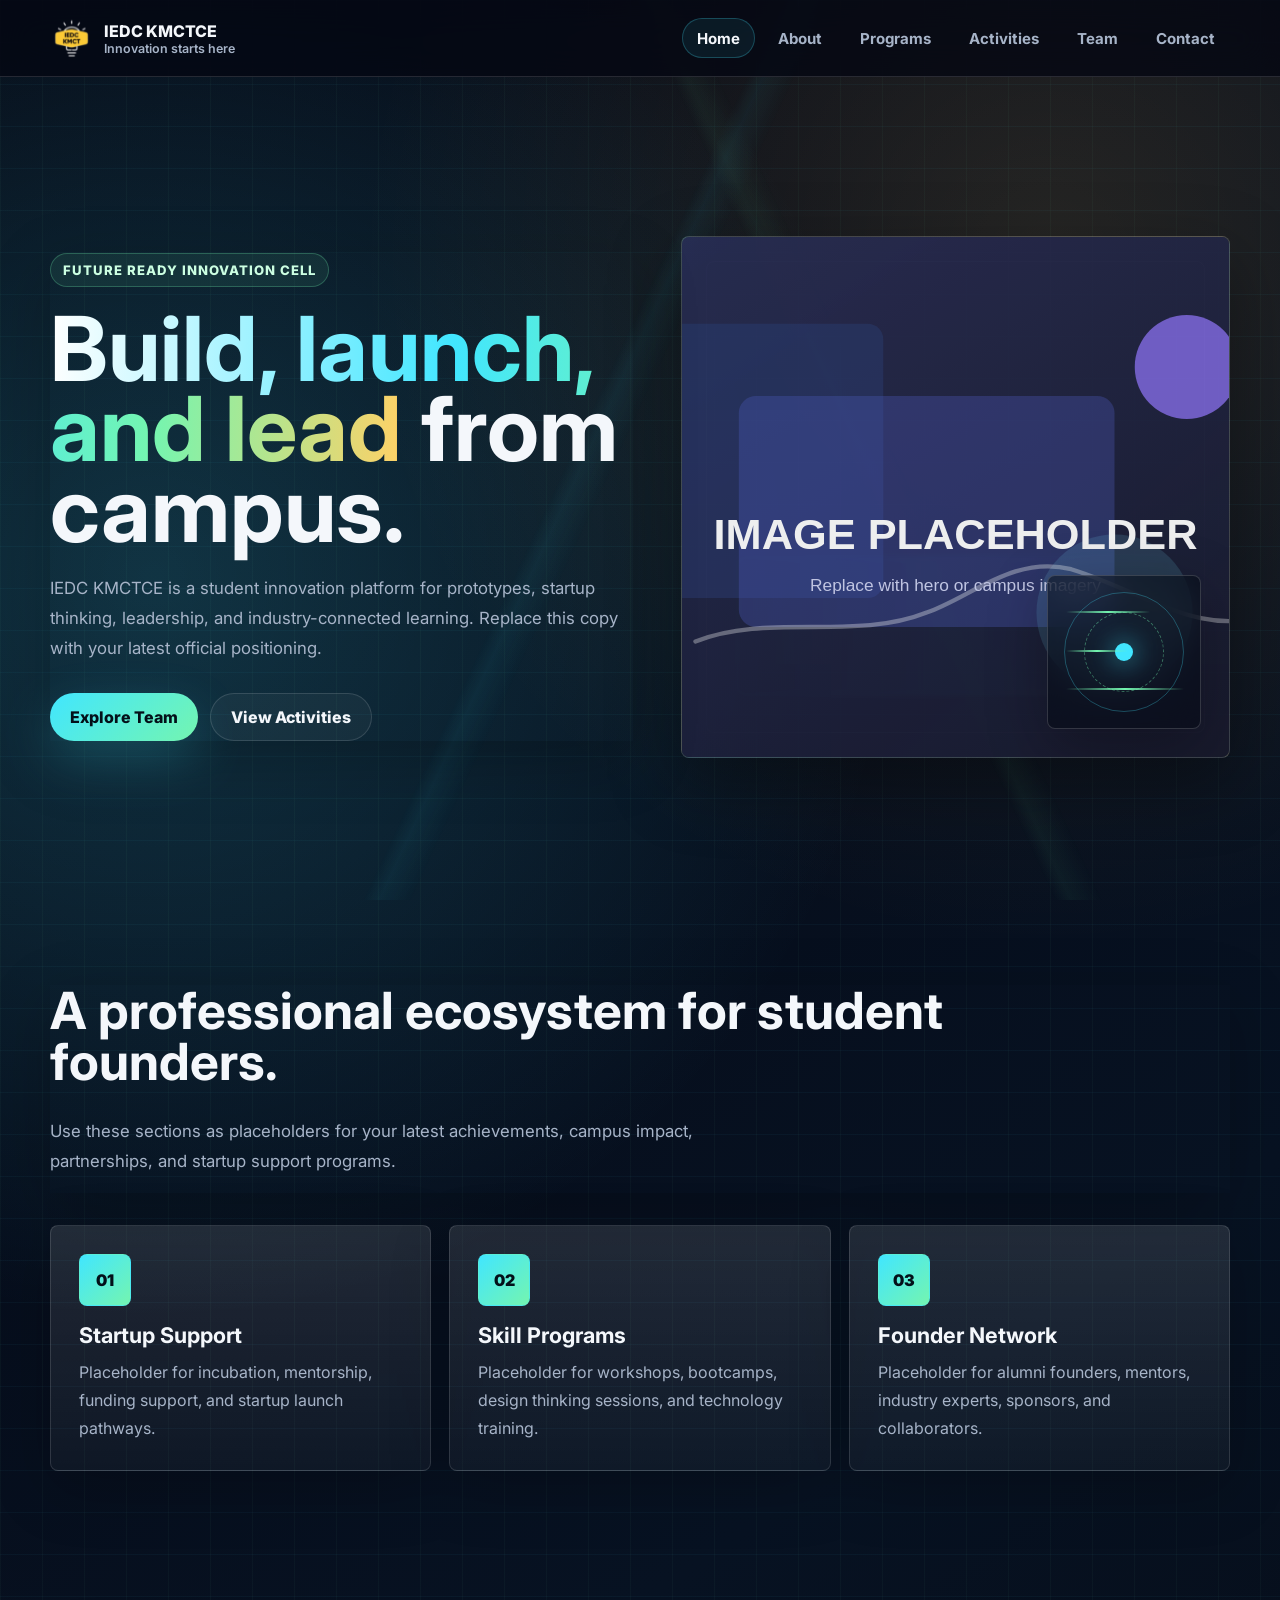
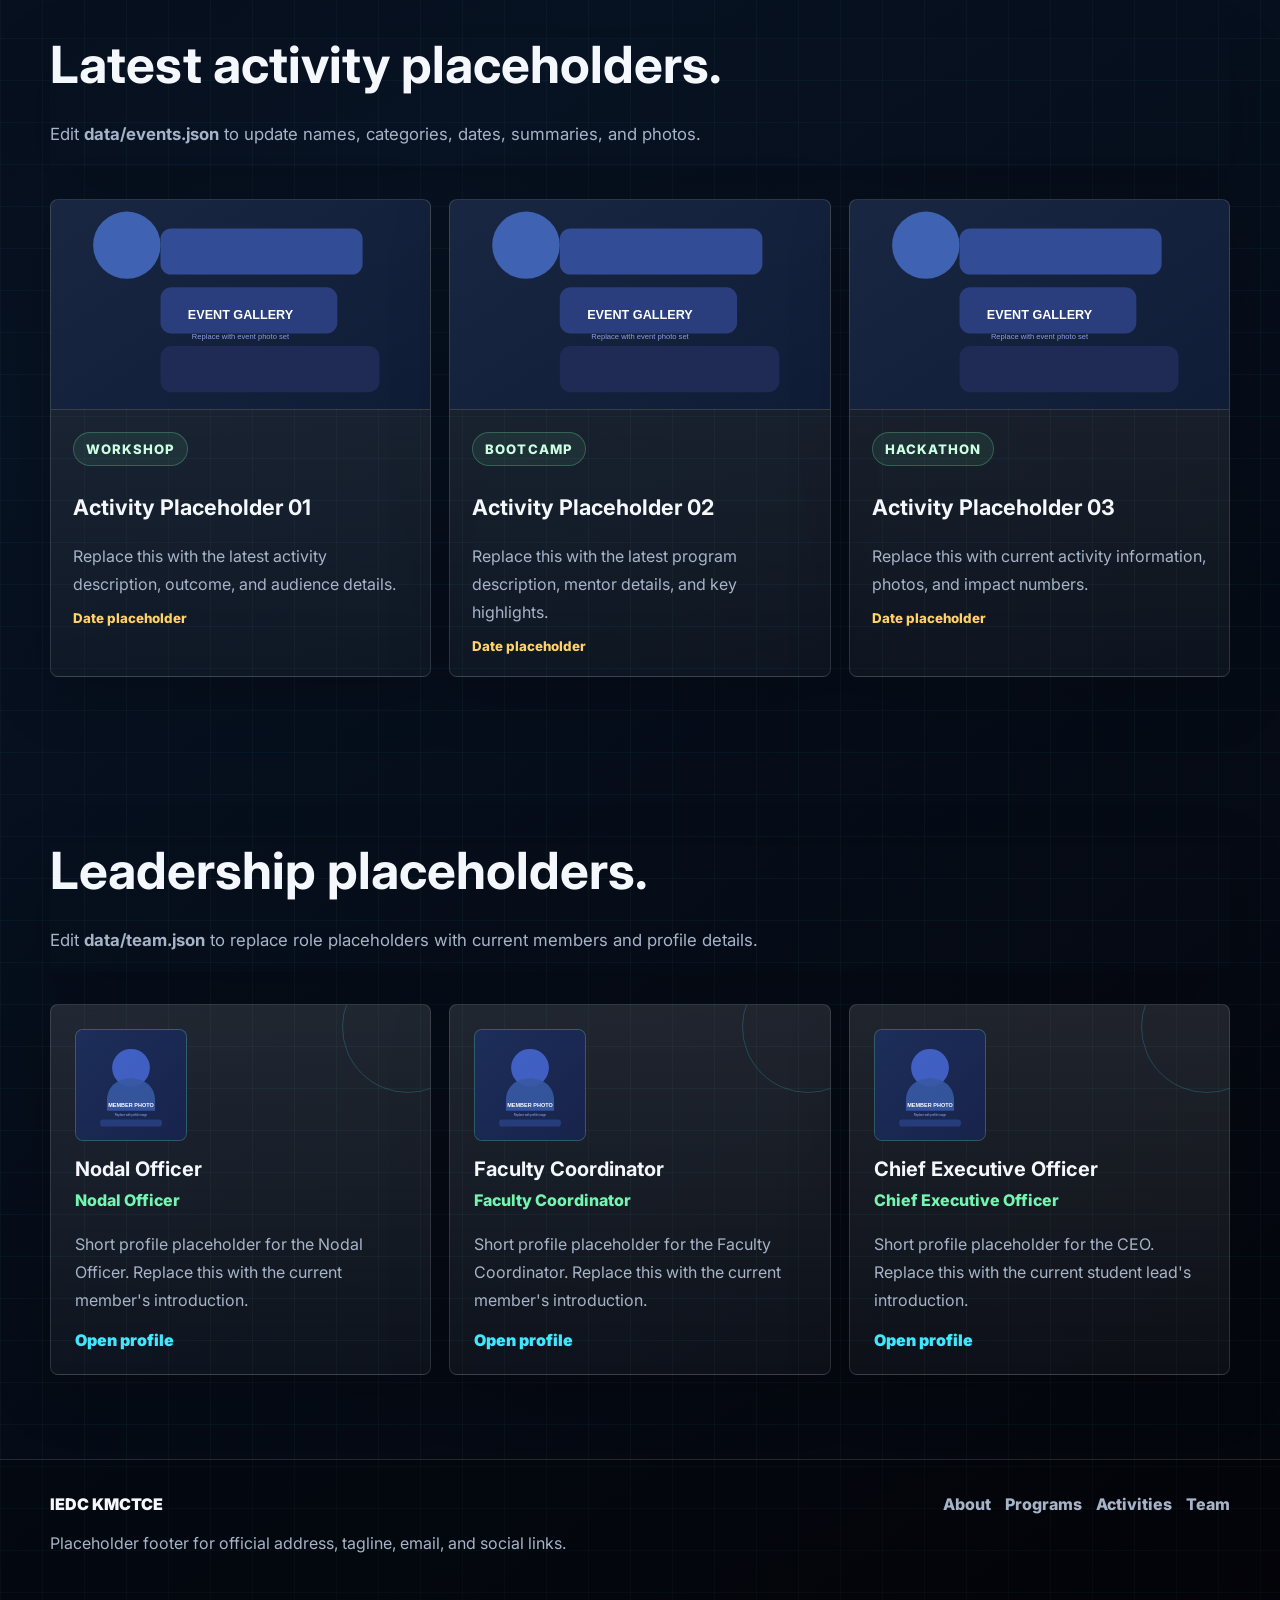
==== commit d687f352: "Refactor HTML structure and improve formatting across multiple member profile pages; enhance readabi" ====
--- a/index.html
+++ b/index.html
@@ -1,5 +1,6 @@
 <!DOCTYPE html>
 <html lang="en">
+
 <head>
   <meta charset="UTF-8" />
   <meta name="viewport" content="width=device-width, initial-scale=1.0" />
@@ -8,8 +9,10 @@
   <link rel="stylesheet" href="./styles.css" />
   <link rel="preconnect" href="https://fonts.googleapis.com" />
   <link rel="preconnect" href="https://fonts.gstatic.com" crossorigin />
-  <link href="https://fonts.googleapis.com/css2?family=Inter:wght@400;500;600;700;800;900&display=swap" rel="stylesheet" />
+  <link href="https://fonts.googleapis.com/css2?family=Inter:wght@400;500;600;700;800;900&display=swap"
+    rel="stylesheet" />
 </head>
+
 <body>
   <header>
     <div class="navbar">
@@ -38,7 +41,8 @@
       <div class="hero-copy reveal">
         <div class="label-pill">Future ready innovation cell</div>
         <h1><span class="gradient-text">Build, launch, and lead</span> from campus.</h1>
-        <p>IEDC KMCTCE is a student innovation platform for prototypes, startup thinking, leadership, and industry-connected learning. Replace this copy with your latest official positioning.</p>
+        <p>IEDC KMCTCE is a student innovation platform for prototypes, startup thinking, leadership, and
+          industry-connected learning. Replace this copy with your latest official positioning.</p>
         <div class="hero-actions">
           <a class="cta-btn" href="team.html">Explore Team</a>
           <a class="secondary-btn" href="events.html">View Activities</a>
@@ -53,7 +57,8 @@
       <div class="section-inner">
         <div class="section-head reveal">
           <h2 class="section-title">A professional ecosystem for student founders.</h2>
-          <p class="section-subtitle">Use these sections as placeholders for your latest achievements, campus impact, partnerships, and startup support programs.</p>
+          <p class="section-subtitle">Use these sections as placeholders for your latest achievements, campus impact,
+            partnerships, and startup support programs.</p>
         </div>
         <div class="grid gallery-grid">
           <article class="card" data-tilt>
@@ -79,7 +84,8 @@
       <div class="section-inner">
         <div class="section-head reveal">
           <h2 class="section-title">Latest activity placeholders.</h2>
-          <p class="section-subtitle">Edit <strong>data/events.json</strong> to update names, categories, dates, summaries, and photos.</p>
+          <p class="section-subtitle">Edit <strong>data/events.json</strong> to update names, categories, dates,
+            summaries, and photos.</p>
         </div>
         <div class="grid gallery-grid" data-event-preview></div>
       </div>
@@ -89,7 +95,8 @@
       <div class="section-inner">
         <div class="section-head reveal">
           <h2 class="section-title">Leadership placeholders.</h2>
-          <p class="section-subtitle">Edit <strong>data/team.json</strong> to replace role placeholders with current members and profile details.</p>
+          <p class="section-subtitle">Edit <strong>data/team.json</strong> to replace role placeholders with current
+            members and profile details.</p>
         </div>
         <div class="grid team-grid" data-team-preview></div>
       </div>
@@ -113,4 +120,5 @@
 
   <script src="./scripts.js" defer></script>
 </body>
-</html>
+
+</html>
--- a/styles.css
+++ b/styles.css
@@ -50,8 +50,13 @@
 }
 
 @keyframes scanlines {
-  from { transform: translate3d(-4%, -3%, 0); }
-  to { transform: translate3d(4%, 3%, 0); }
+  from {
+    transform: translate3d(-4%, -3%, 0);
+  }
+
+  to {
+    transform: translate3d(4%, 3%, 0);
+  }
 }
 
 img {
@@ -310,16 +315,123 @@
   animation: levitate 6s ease-in-out infinite;
 }
 
+.signal-panel {
+  position: absolute;
+  right: 28px;
+  bottom: 28px;
+  z-index: 3;
+  width: 154px;
+  height: 154px;
+  border: 1px solid rgba(255, 255, 255, 0.16);
+  border-radius: var(--radius);
+  background: rgba(4, 9, 20, 0.58);
+  backdrop-filter: blur(16px);
+  box-shadow: 0 18px 60px rgba(0, 0, 0, 0.28);
+  overflow: hidden;
+}
+
+.signal-panel::before {
+  content: "";
+  position: absolute;
+  inset: 16px;
+  border: 1px solid rgba(65, 230, 255, 0.28);
+  border-radius: 50%;
+  animation: signalSpin 9s linear infinite;
+}
+
+.signal-ring {
+  position: absolute;
+  inset: 36px;
+  border: 1px dashed rgba(116, 245, 176, 0.42);
+  border-radius: 50%;
+  animation: signalSpin 6s linear infinite reverse;
+}
+
+.signal-core {
+  position: absolute;
+  left: 50%;
+  top: 50%;
+  width: 18px;
+  height: 18px;
+  border-radius: 50%;
+  background: var(--cyan);
+  box-shadow: 0 0 26px rgba(65, 230, 255, 0.78);
+  transform: translate(-50%, -50%);
+  animation: signalPulse 1.8s ease-in-out infinite;
+}
+
+.signal-line {
+  position: absolute;
+  left: 18px;
+  height: 2px;
+  border-radius: 999px;
+  background: linear-gradient(90deg, transparent, var(--green), transparent);
+  transform-origin: left center;
+}
+
+.line-one {
+  top: 35px;
+  width: 84px;
+  animation: signalScan 2.6s ease-in-out infinite;
+}
+
+.line-two {
+  top: 112px;
+  width: 118px;
+  animation: signalScan 3.1s ease-in-out infinite 260ms;
+}
+
+.line-three {
+  top: 74px;
+  width: 62px;
+  animation: signalScan 2.2s ease-in-out infinite 520ms;
+}
+
 @keyframes pulseFrame {
-  50% { transform: scale(0.97); opacity: 0.55; }
+  50% {
+    transform: scale(0.97);
+    opacity: 0.55;
+  }
 }
 
 @keyframes dataSweep {
-  50% { transform: translateY(-180%); opacity: 0.55; }
+  50% {
+    transform: translateY(-180%);
+    opacity: 0.55;
+  }
 }
 
 @keyframes levitate {
-  50% { transform: translateY(-12px) scale(1.02); }
+  50% {
+    transform: translateY(-12px) scale(1.02);
+  }
+}
+
+@keyframes signalSpin {
+  to {
+    transform: rotate(360deg);
+  }
+}
+
+@keyframes signalPulse {
+  50% {
+    transform: translate(-50%, -50%) scale(1.35);
+    opacity: 0.68;
+  }
+}
+
+@keyframes signalScan {
+
+  0%,
+  100% {
+    opacity: 0.24;
+    transform: translateX(0) scaleX(0.46);
+  }
+
+  50% {
+    opacity: 0.92;
+    transform: translateX(20px) scaleX(1);
+  }
 }
 
 .section {
@@ -368,28 +480,53 @@
 
 .card,
 .team-card,
-.stat-card {
+.stat-card,
+.section-head,
+.profile-card,
+.contact-form,
+.reveal {
+  --reveal-y: 34px;
+  --reveal-scale: 0.94;
   opacity: 0;
-  transform: translateY(24px);
+  transform: translateY(34px) scale(0.94);
+  filter: blur(8px);
 }
 
 .card.is-visible,
 .team-card.is-visible,
 .stat-card.is-visible,
+.section-head.is-visible,
+.profile-card.is-visible,
+.contact-form.is-visible,
 .reveal.is-visible {
+  --reveal-y: 0px;
+  --reveal-scale: 1;
   opacity: 1;
-  transform: translateY(0);
+  transform: translateY(0) scale(1);
+  filter: blur(0);
 }
 
 .card,
 .team-card,
 .stat-card,
+.section-head,
+.profile-card,
+.contact-form,
 .reveal {
-  transition: opacity 520ms ease, transform 520ms ease, box-shadow 220ms ease;
+  transition:
+    opacity 620ms cubic-bezier(0.2, 0.8, 0.2, 1),
+    transform 620ms cubic-bezier(0.2, 0.8, 0.2, 1),
+    filter 620ms cubic-bezier(0.2, 0.8, 0.2, 1),
+    box-shadow 220ms ease;
+  transition-delay: var(--reveal-delay, 0ms);
+}
+
+.is-popping {
+  animation: popGlow 820ms ease both;
 }
 
 [data-tilt] {
-  transform: perspective(900px) rotateX(var(--tilt-x, 0deg)) rotateY(var(--tilt-y, 0deg)) translateY(0);
+  transform: perspective(900px) translateY(var(--reveal-y, 0px)) scale(var(--reveal-scale, 1)) rotateX(var(--tilt-x, 0deg)) rotateY(var(--tilt-y, 0deg));
 }
 
 [data-tilt]:hover {
@@ -415,6 +552,20 @@
 .team-card:hover::before,
 .stat-card:hover::before {
   transform: translateX(120%);
+}
+
+@keyframes popGlow {
+  0% {
+    box-shadow: 0 18px 60px rgba(0, 0, 0, 0.22);
+  }
+
+  45% {
+    box-shadow: 0 24px 80px rgba(65, 230, 255, 0.18);
+  }
+
+  100% {
+    box-shadow: 0 18px 60px rgba(0, 0, 0, 0.22);
+  }
 }
 
 .card h3,
@@ -518,7 +669,9 @@
 }
 
 @keyframes orbit {
-  to { transform: rotate(360deg); }
+  to {
+    transform: rotate(360deg);
+  }
 }
 
 .profile-link {
@@ -676,6 +829,7 @@
 }
 
 @media (prefers-reduced-motion: reduce) {
+
   *,
   *::before,
   *::after {
@@ -687,6 +841,7 @@
 }
 
 @media (max-width: 920px) {
+
   .hero,
   .member-panel {
     grid-template-columns: 1fr;
@@ -702,12 +857,20 @@
     min-height: 390px;
   }
 
+  .signal-panel {
+    width: 126px;
+    height: 126px;
+    right: 18px;
+    bottom: 18px;
+  }
+
   .stats {
     grid-template-columns: repeat(2, minmax(0, 1fr));
   }
 }
 
 @media (max-width: 760px) {
+
   .navbar,
   .hero,
   .section-inner,
@@ -778,4 +941,4 @@
   .footer-inner {
     flex-direction: column;
   }
-}
+}
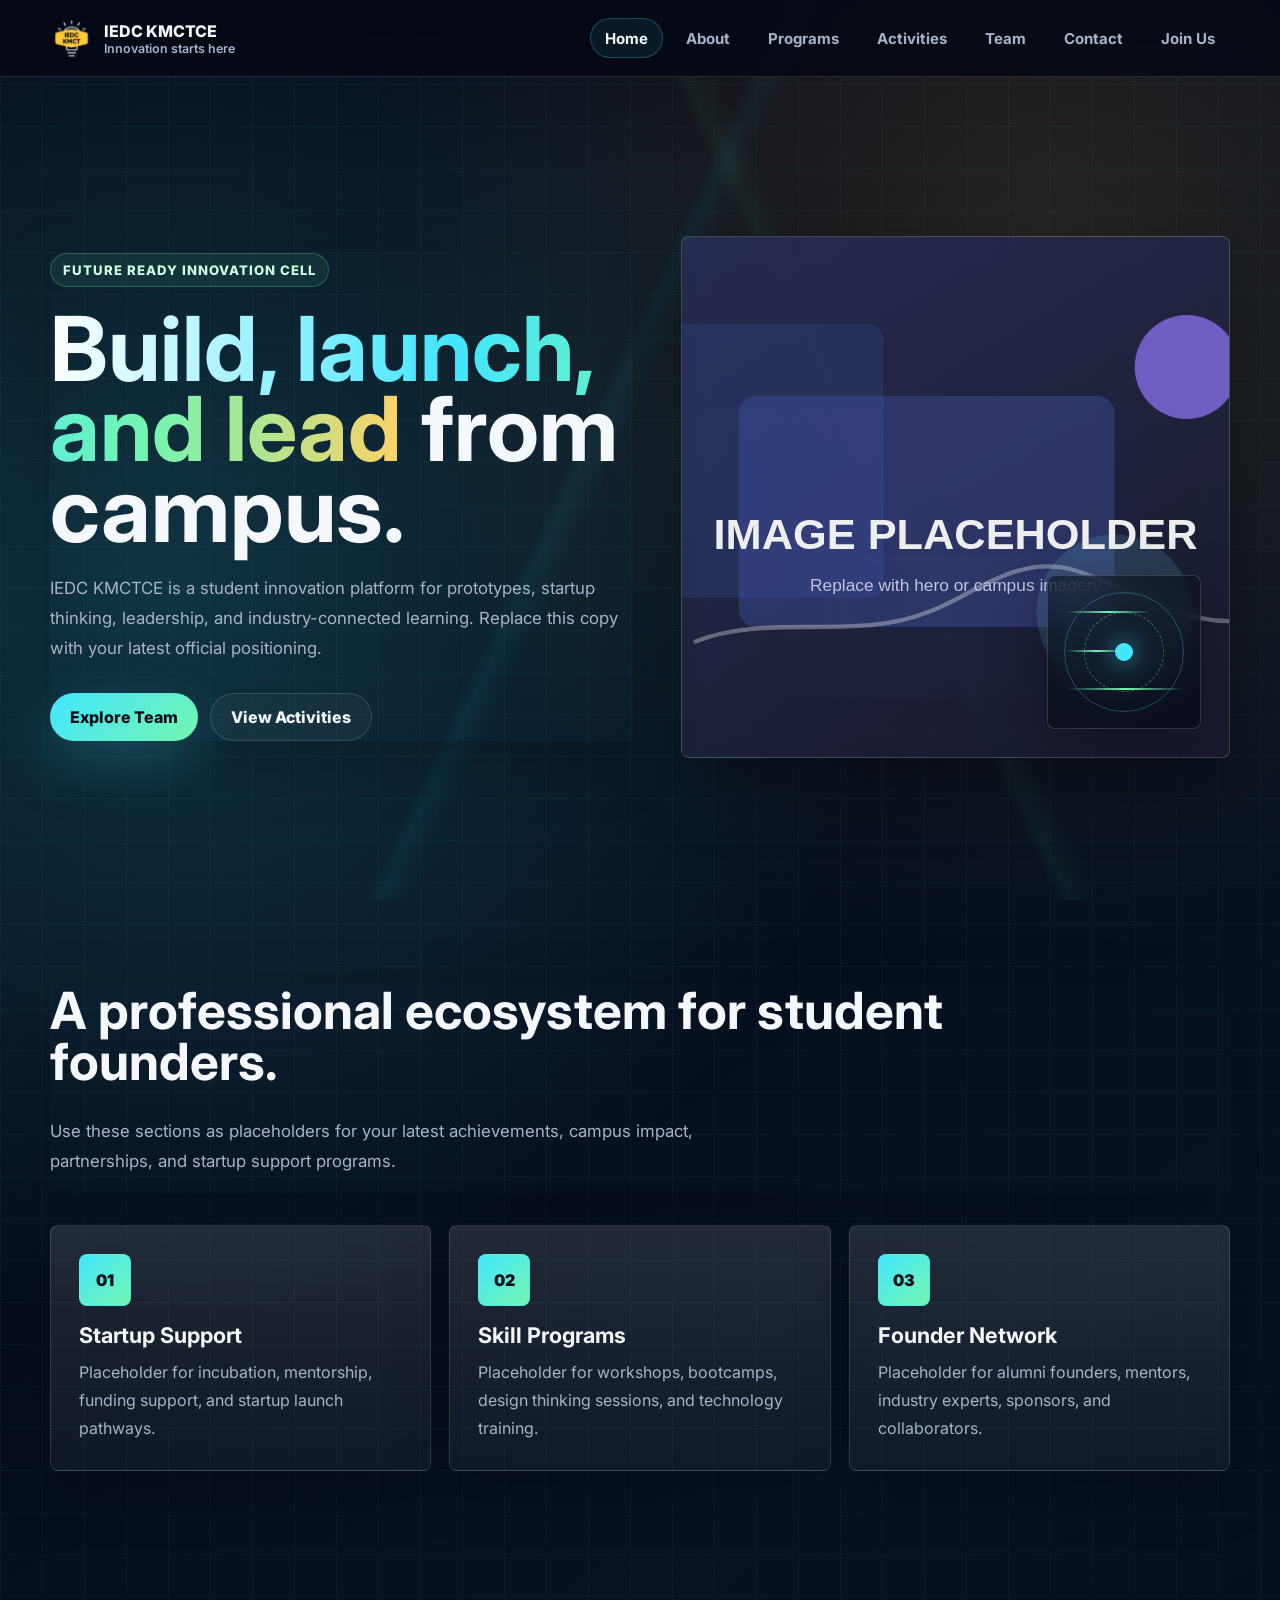
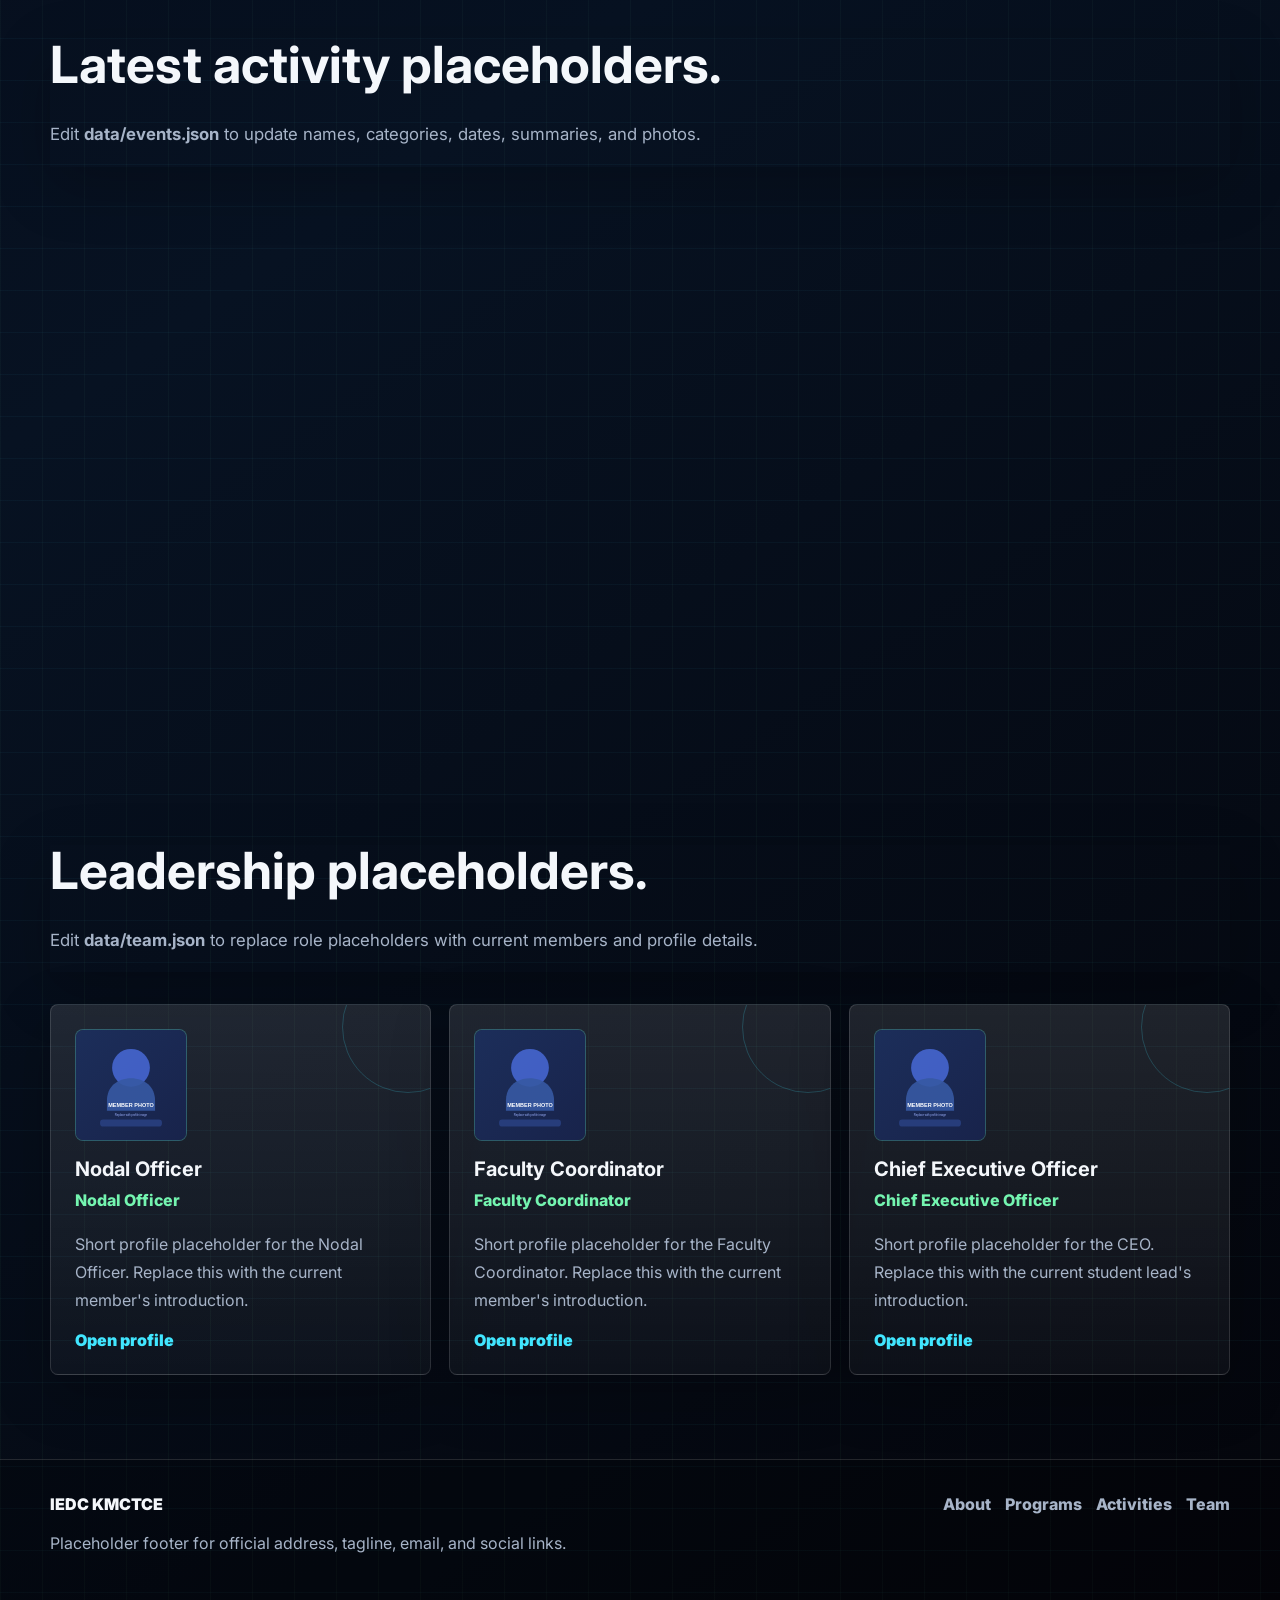
==== commit ee5fe455: "join us tab" ====
--- a/index.html
+++ b/index.html
@@ -30,6 +30,7 @@
             <li><a href="events.html">Activities</a></li>
             <li><a href="team.html">Team</a></li>
             <li><a href="contact.html">Contact</a></li>
+            <li><a href = "#">Join Us</a></li>
           </ul>
         </nav>
       </div>
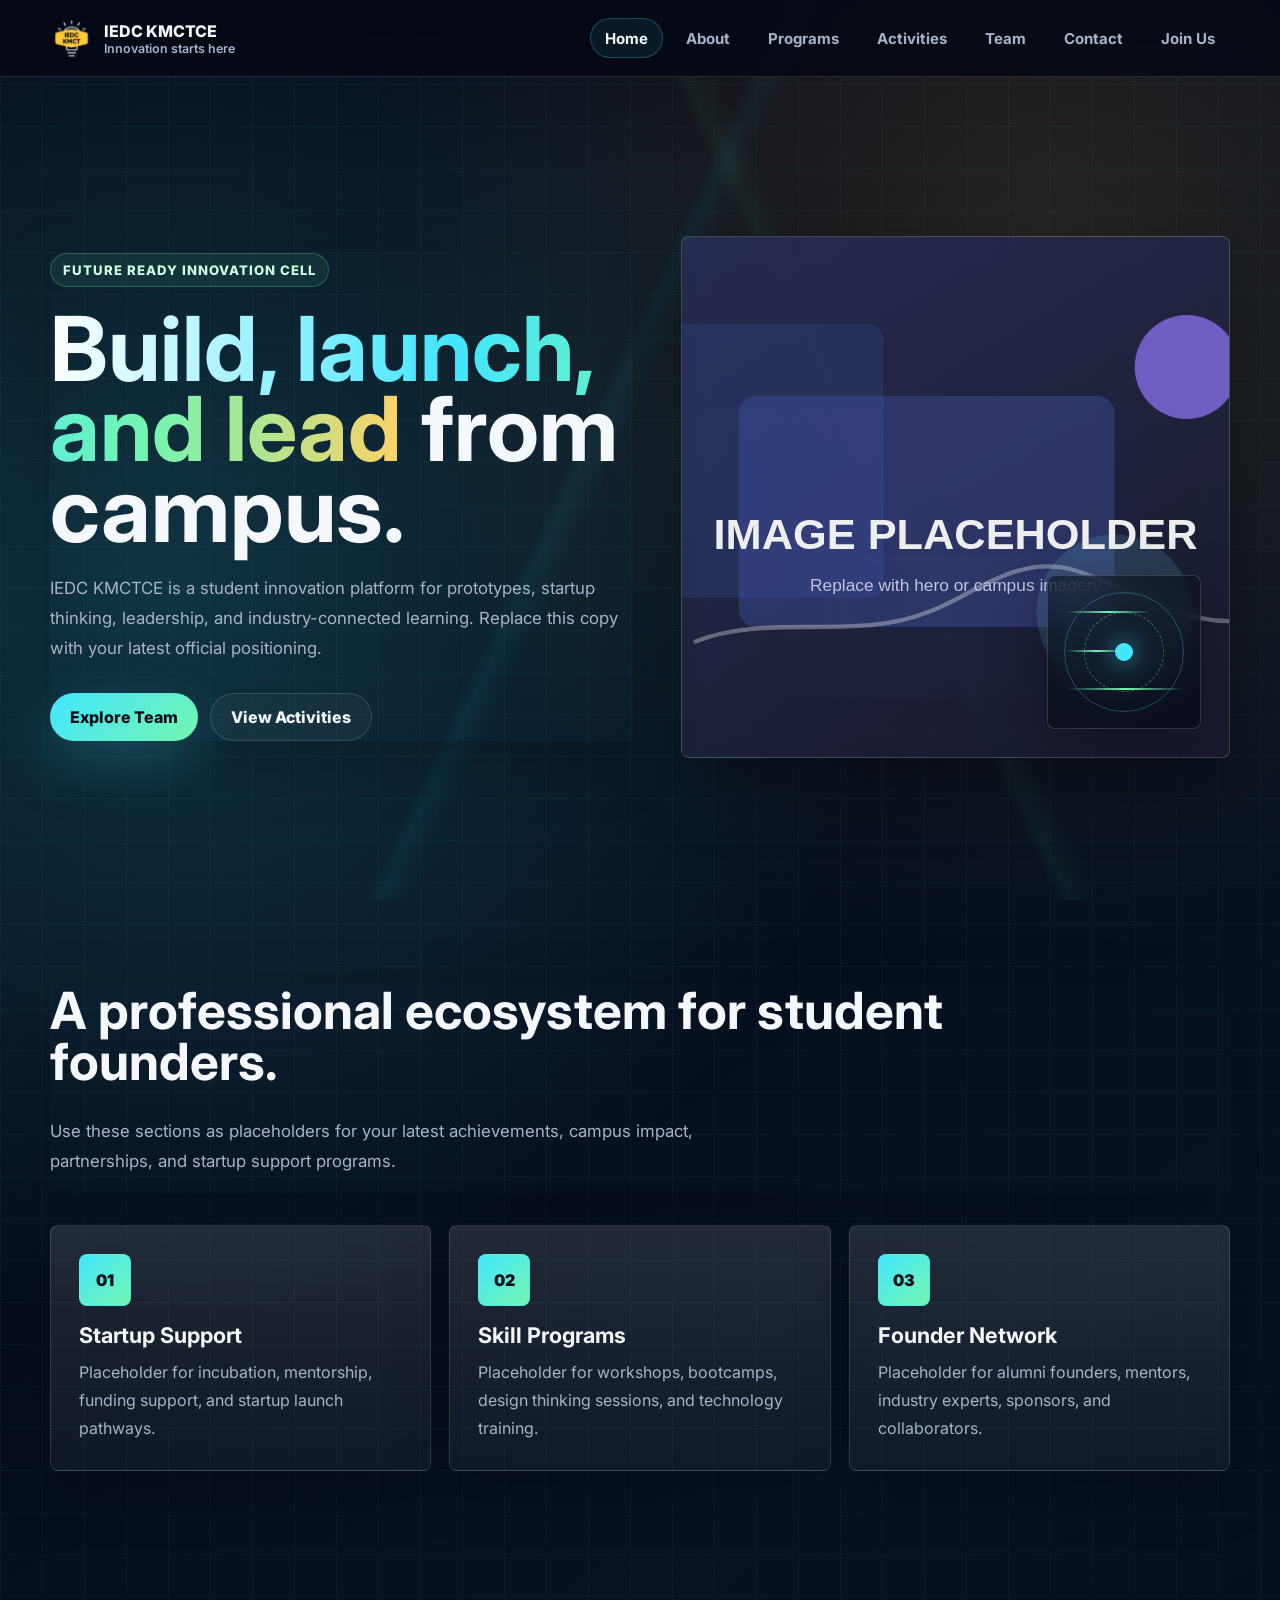
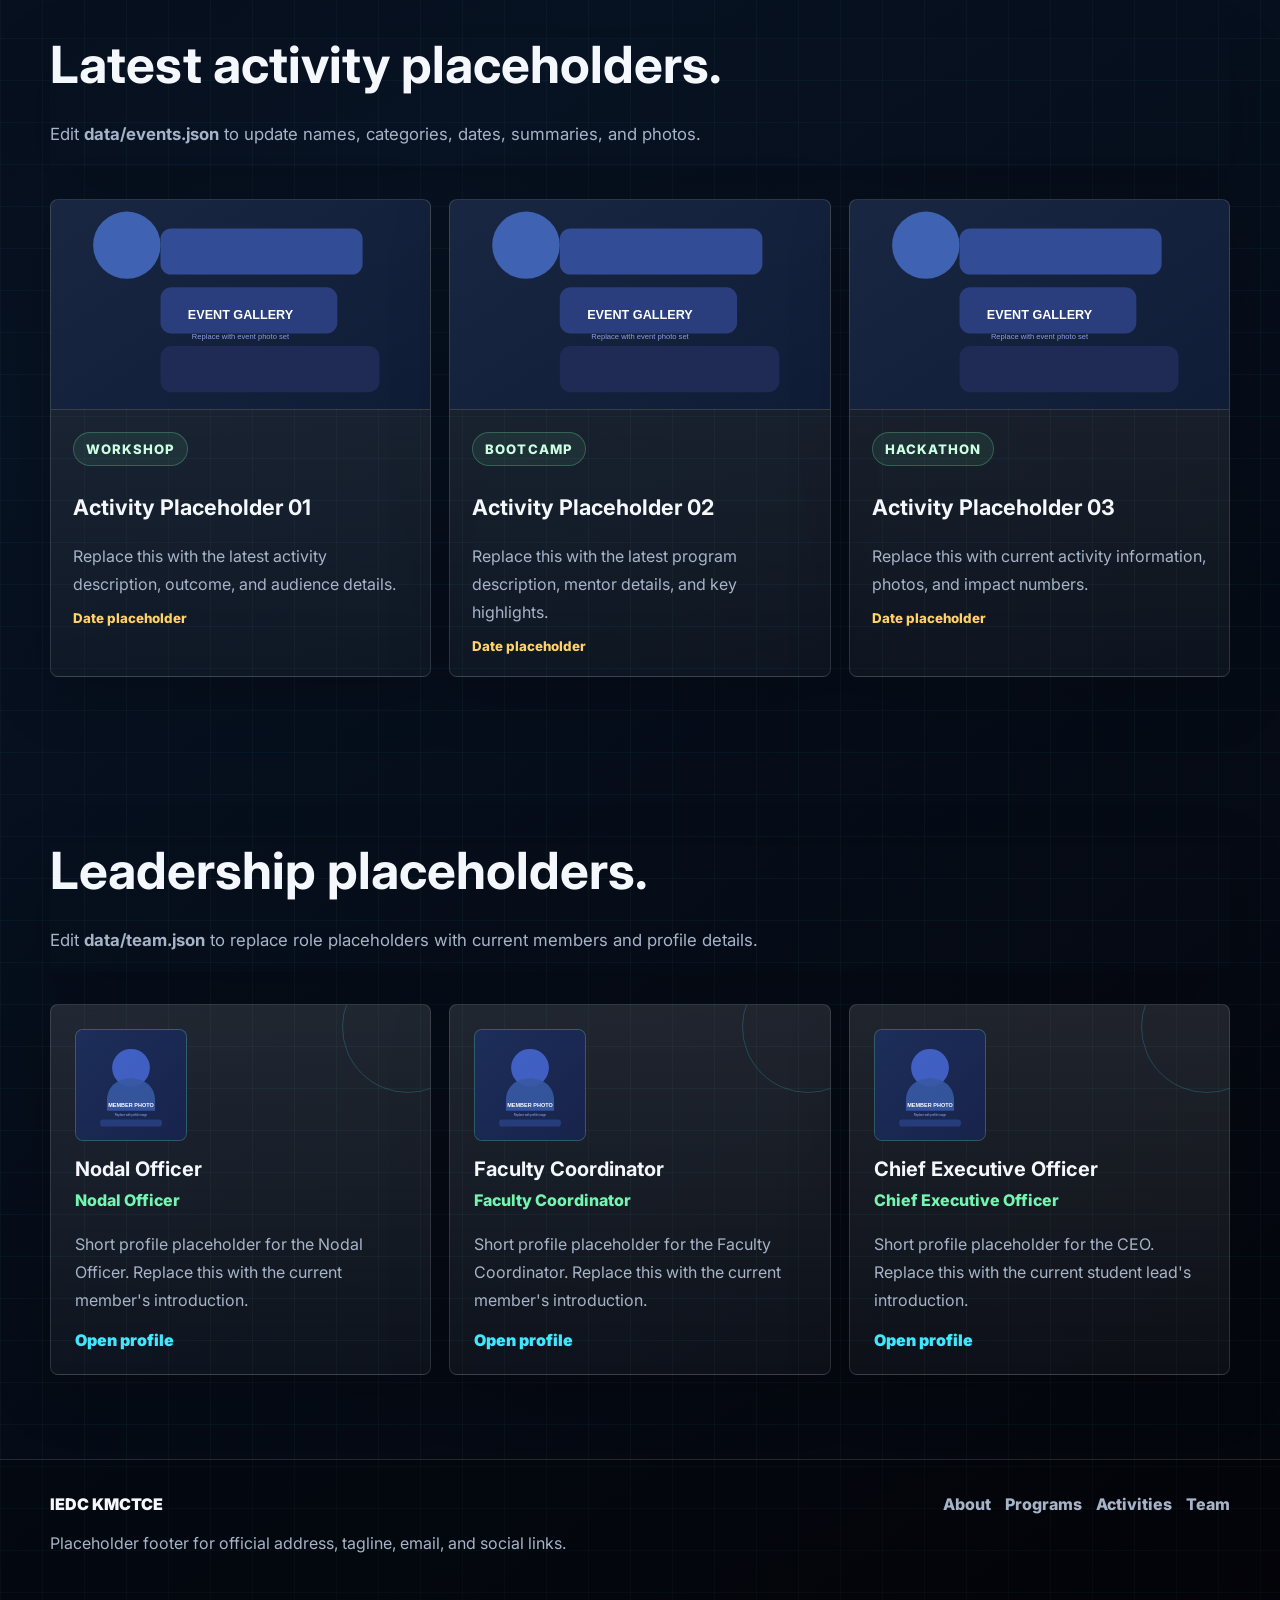
==== commit 52cf1b7f: "join us" ====
--- a/index.html
+++ b/index.html
@@ -30,7 +30,7 @@
             <li><a href="events.html">Activities</a></li>
             <li><a href="team.html">Team</a></li>
             <li><a href="contact.html">Contact</a></li>
-            <li><a href = "#">Join Us</a></li>
+            <li><a href = "join-us.html">Join Us</a></li>
           </ul>
         </nav>
       </div>
